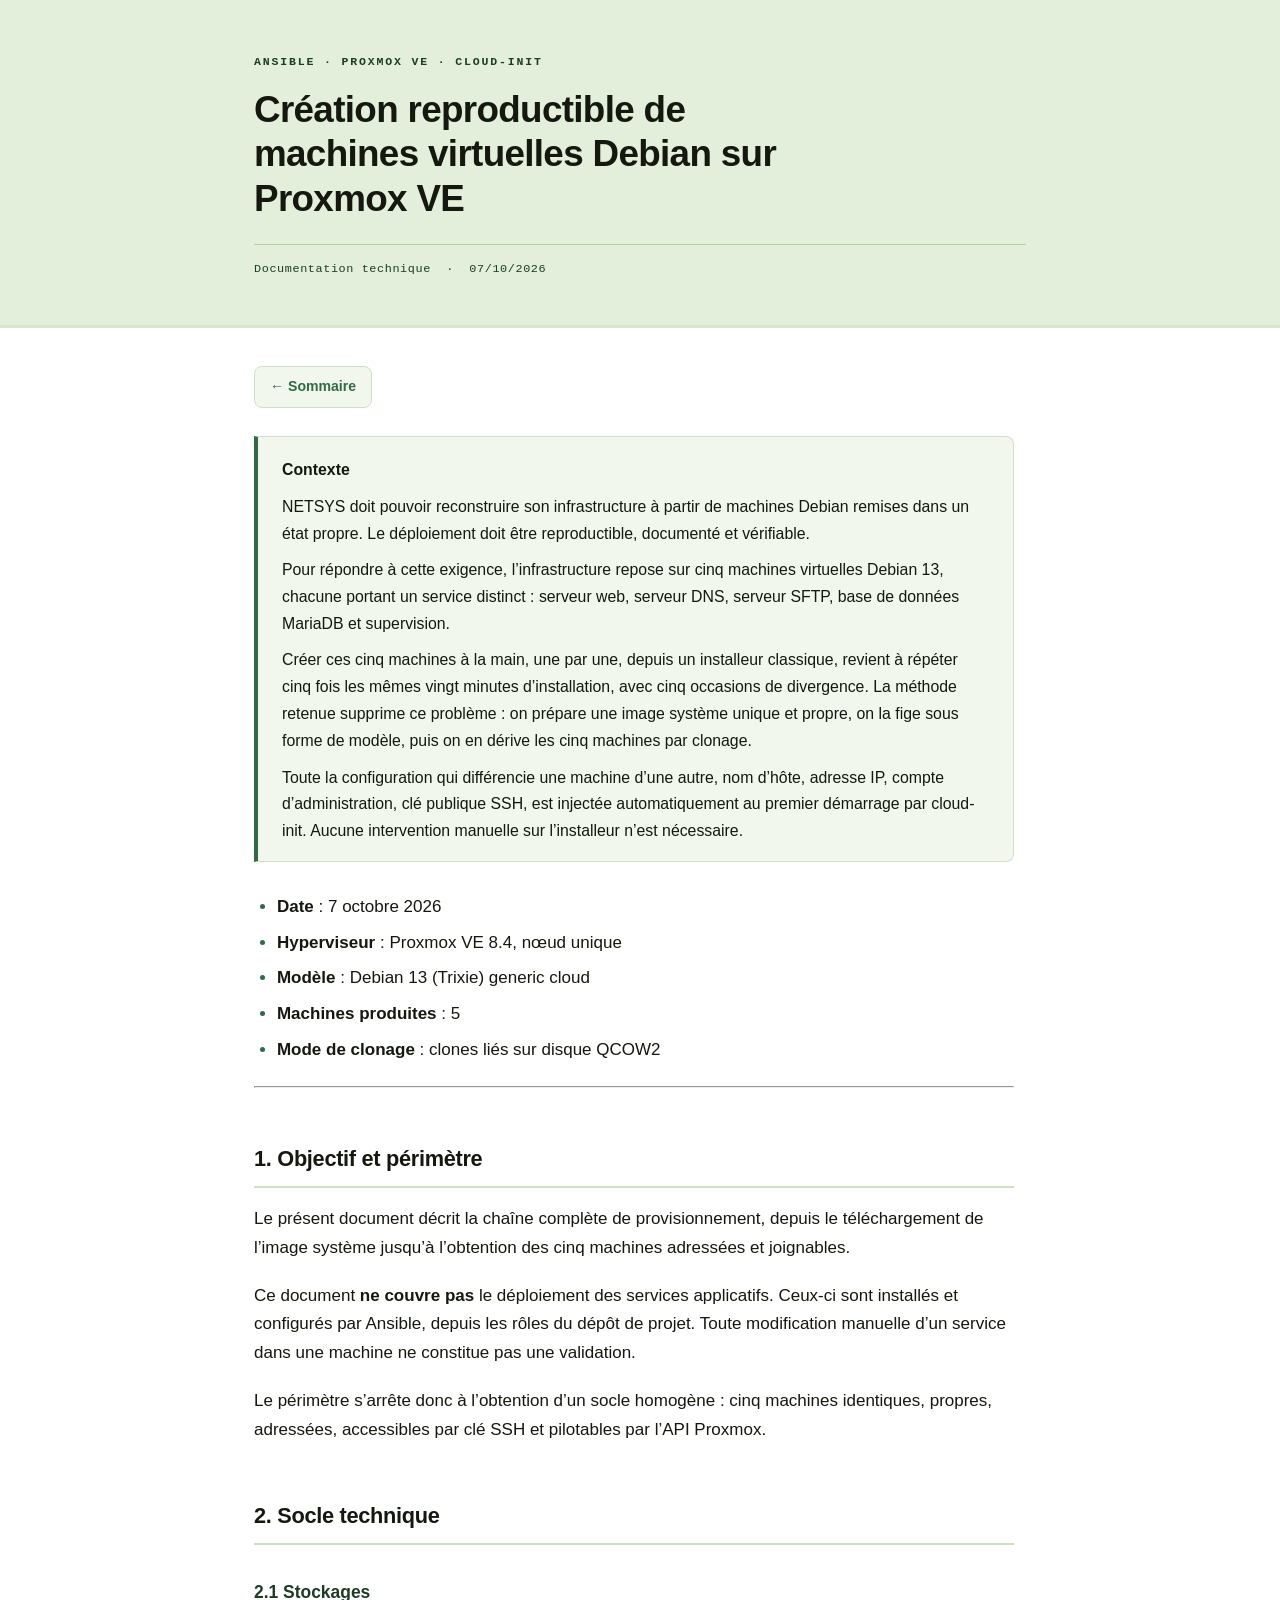
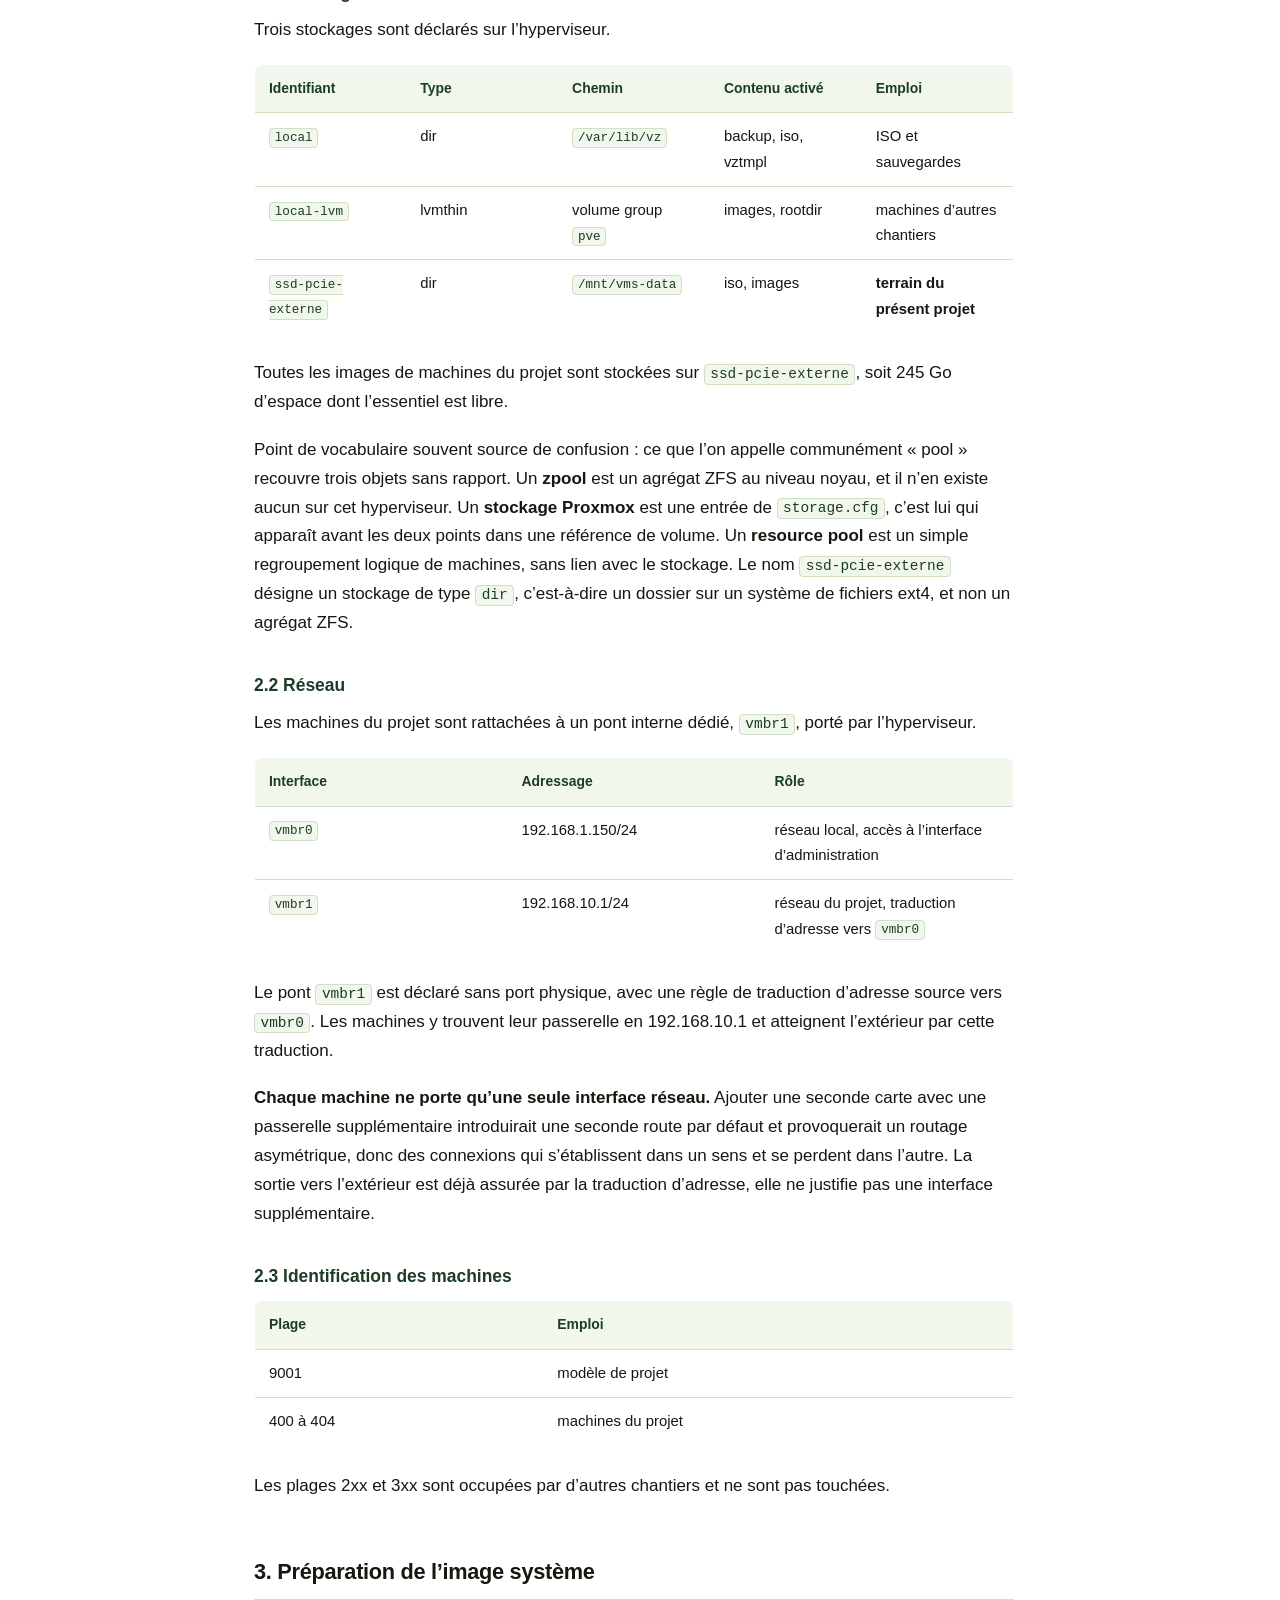
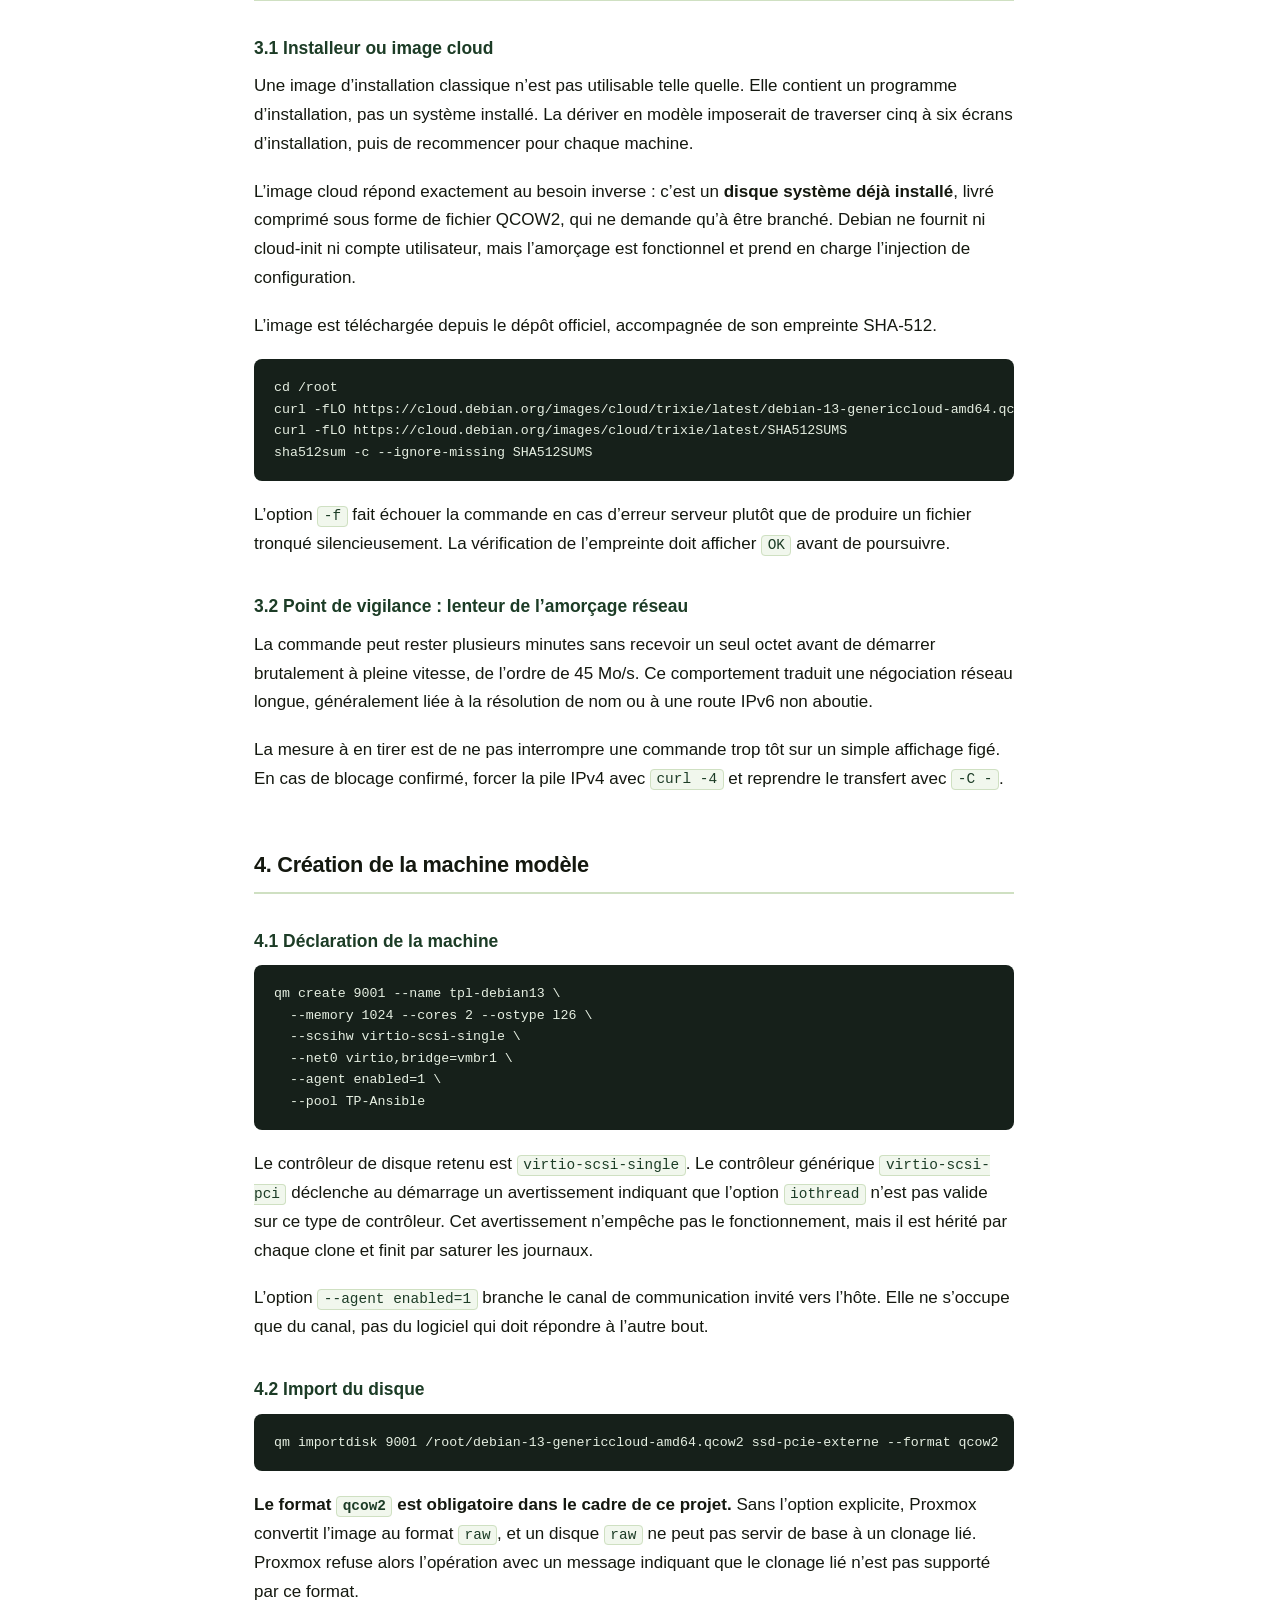
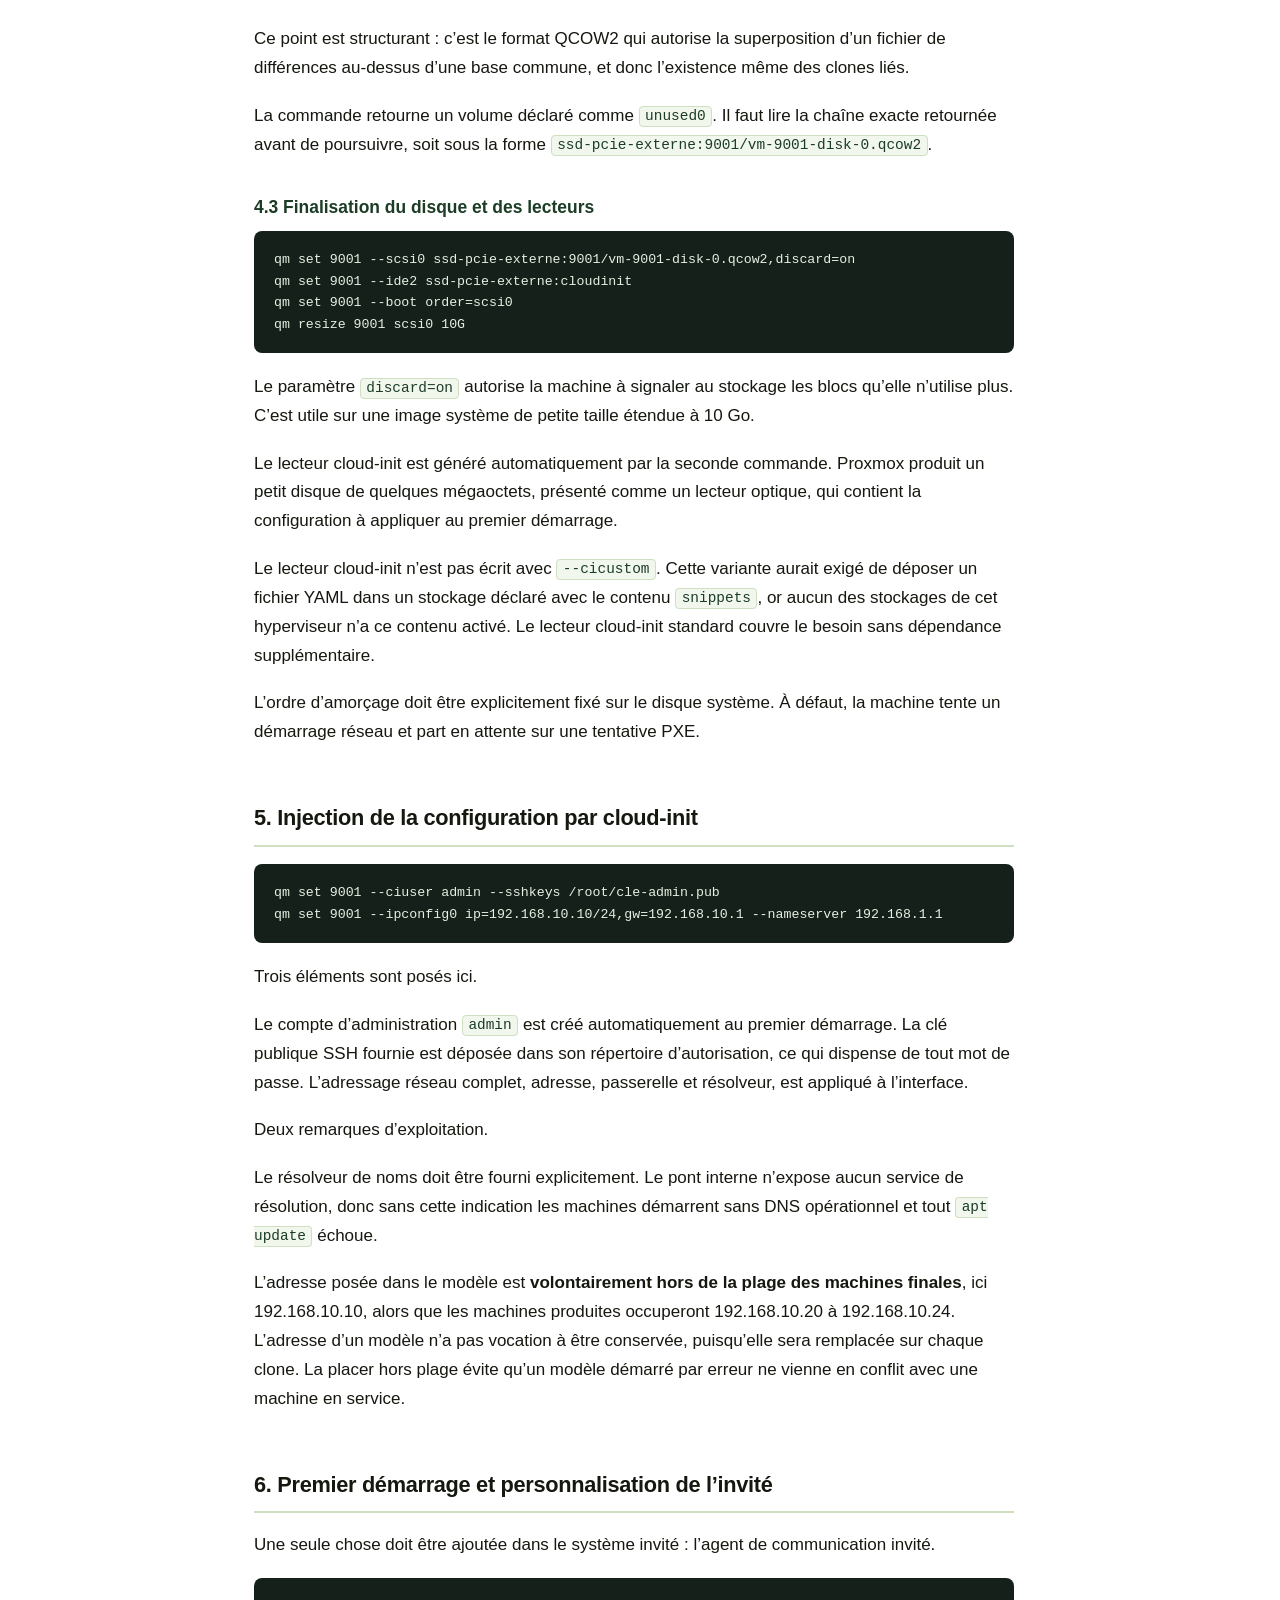
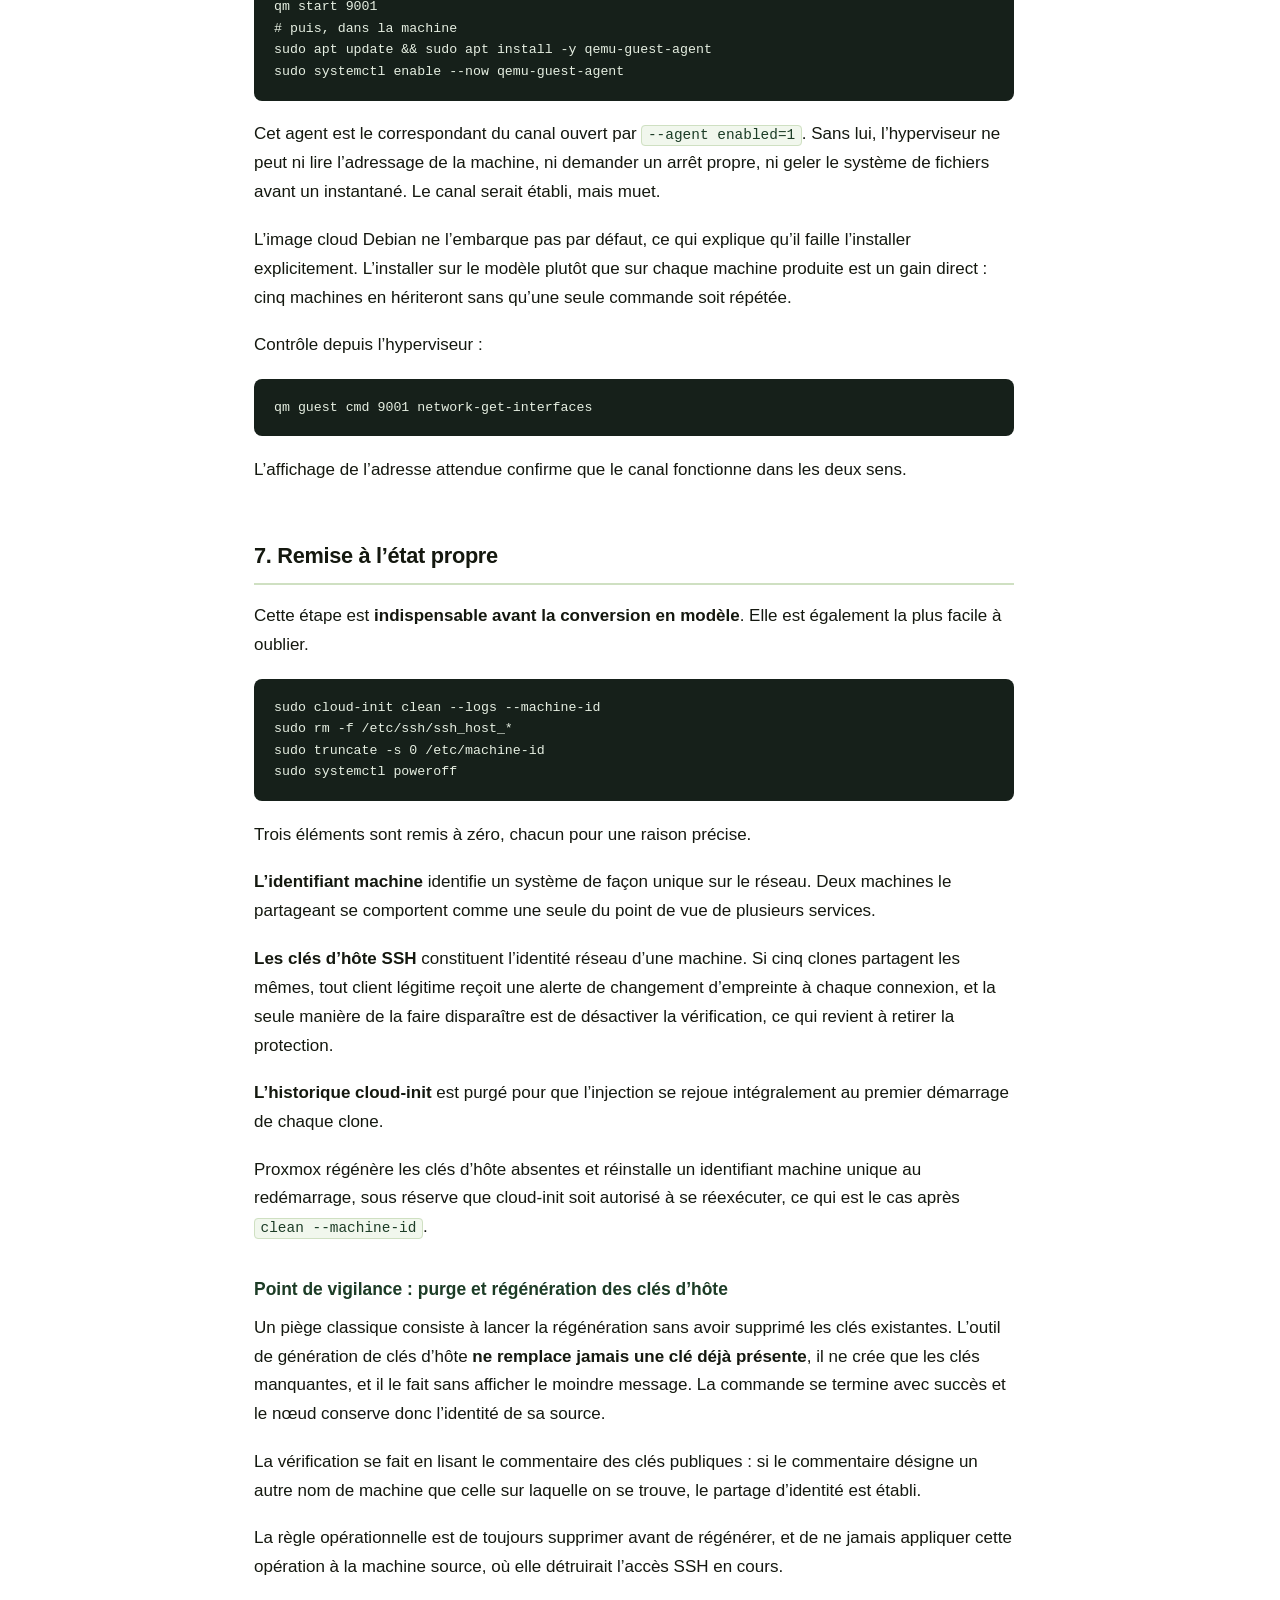
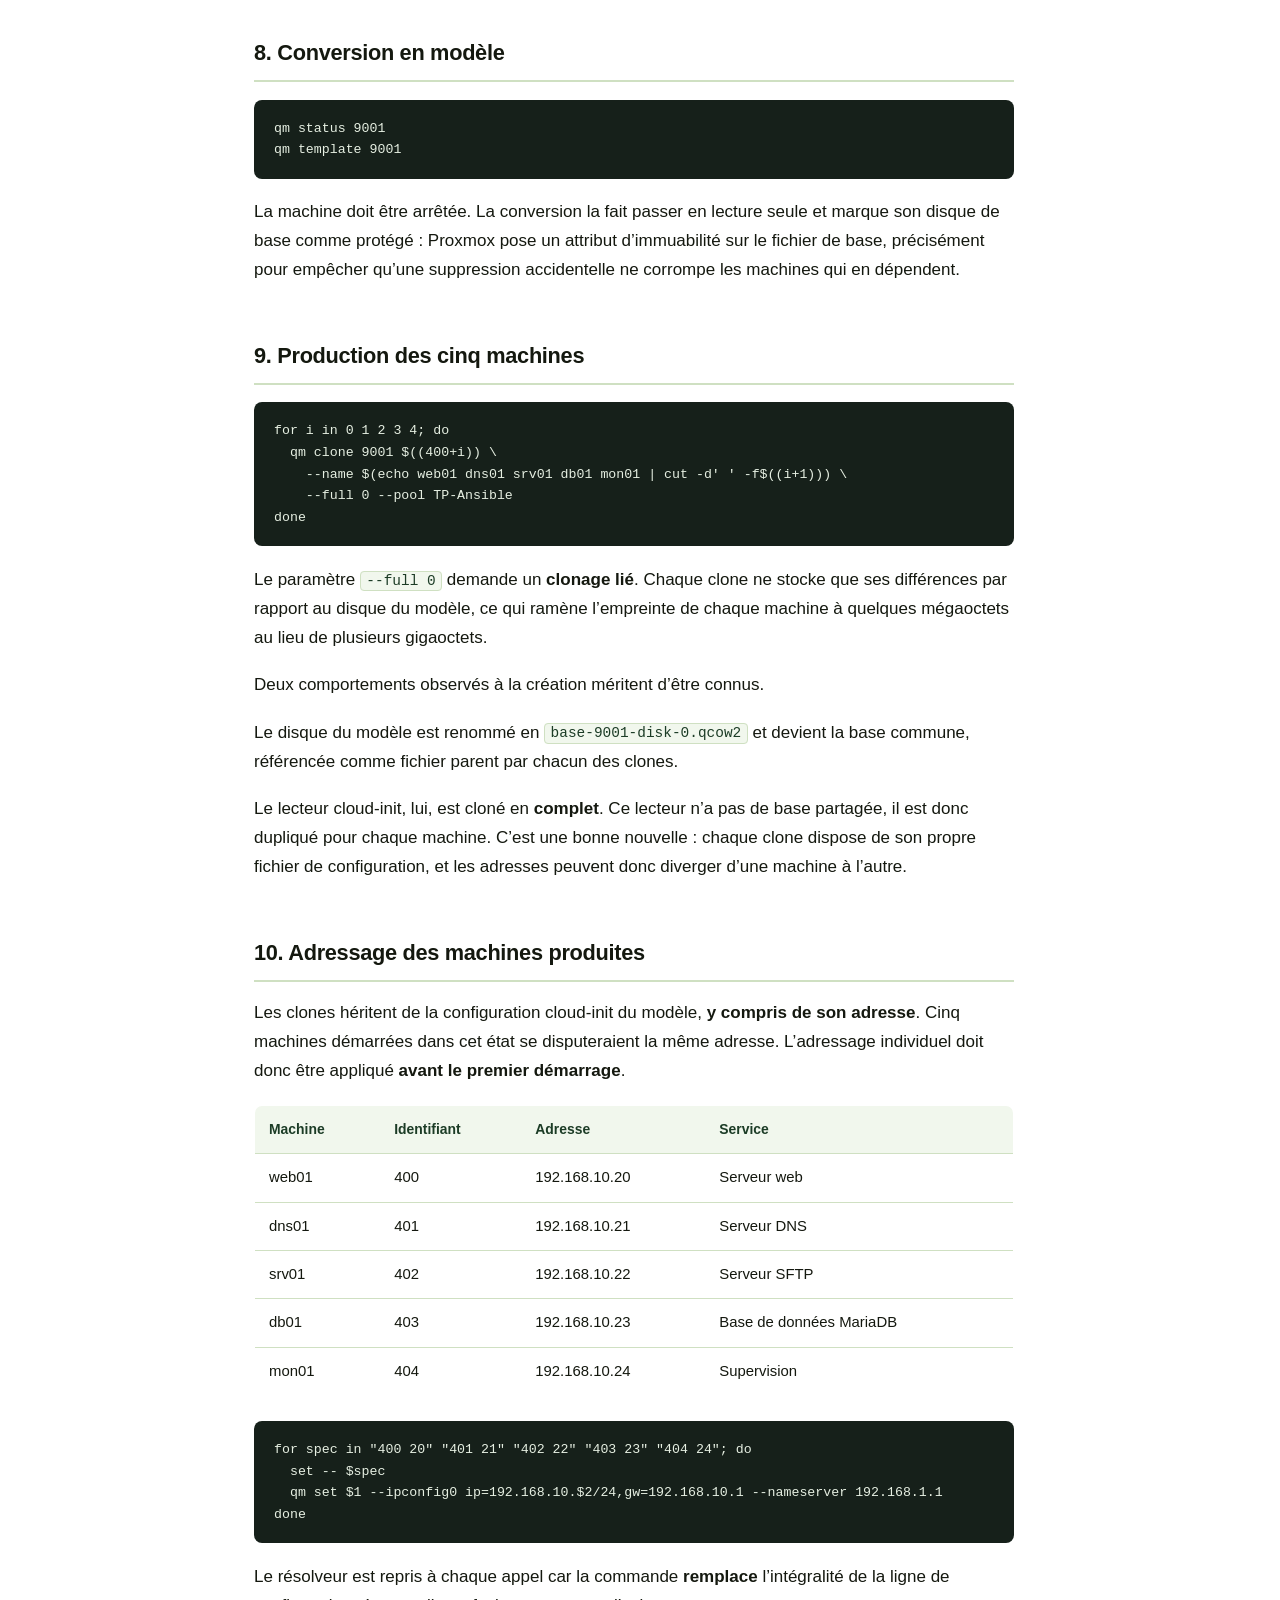
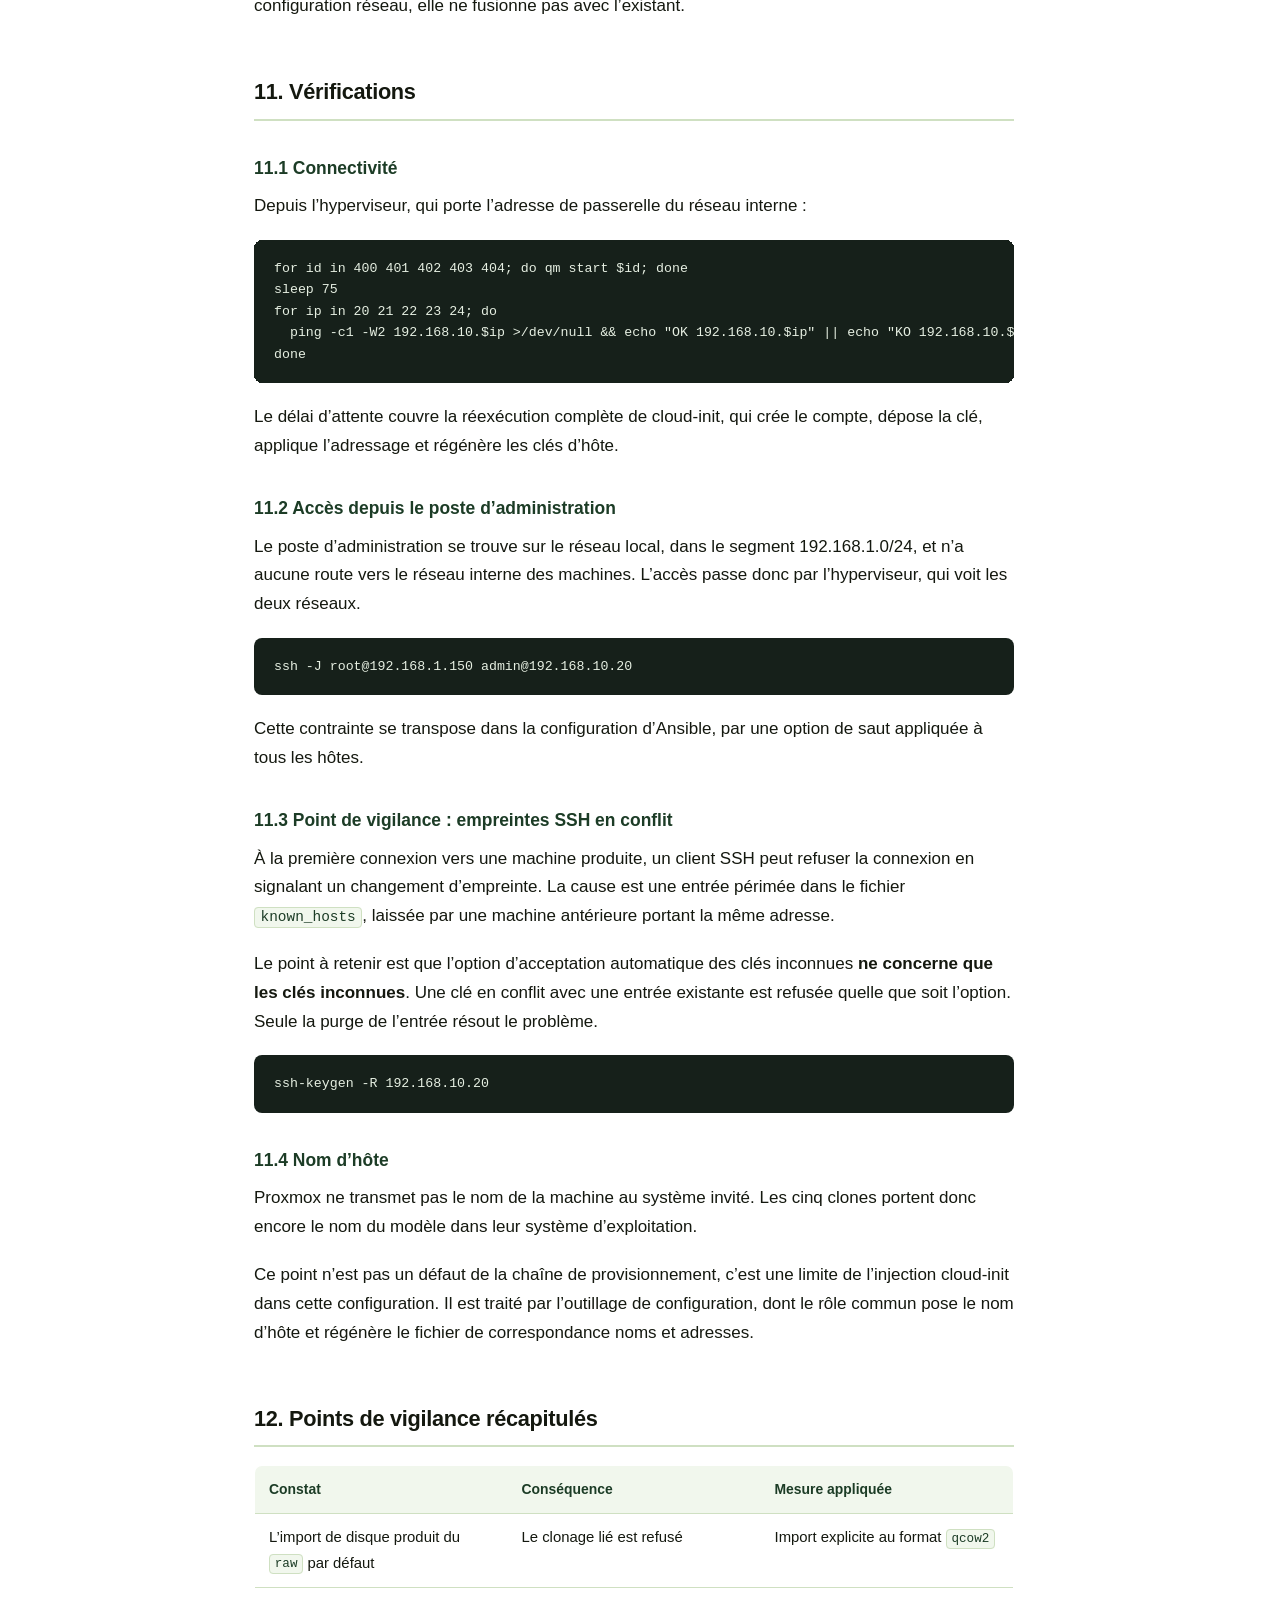
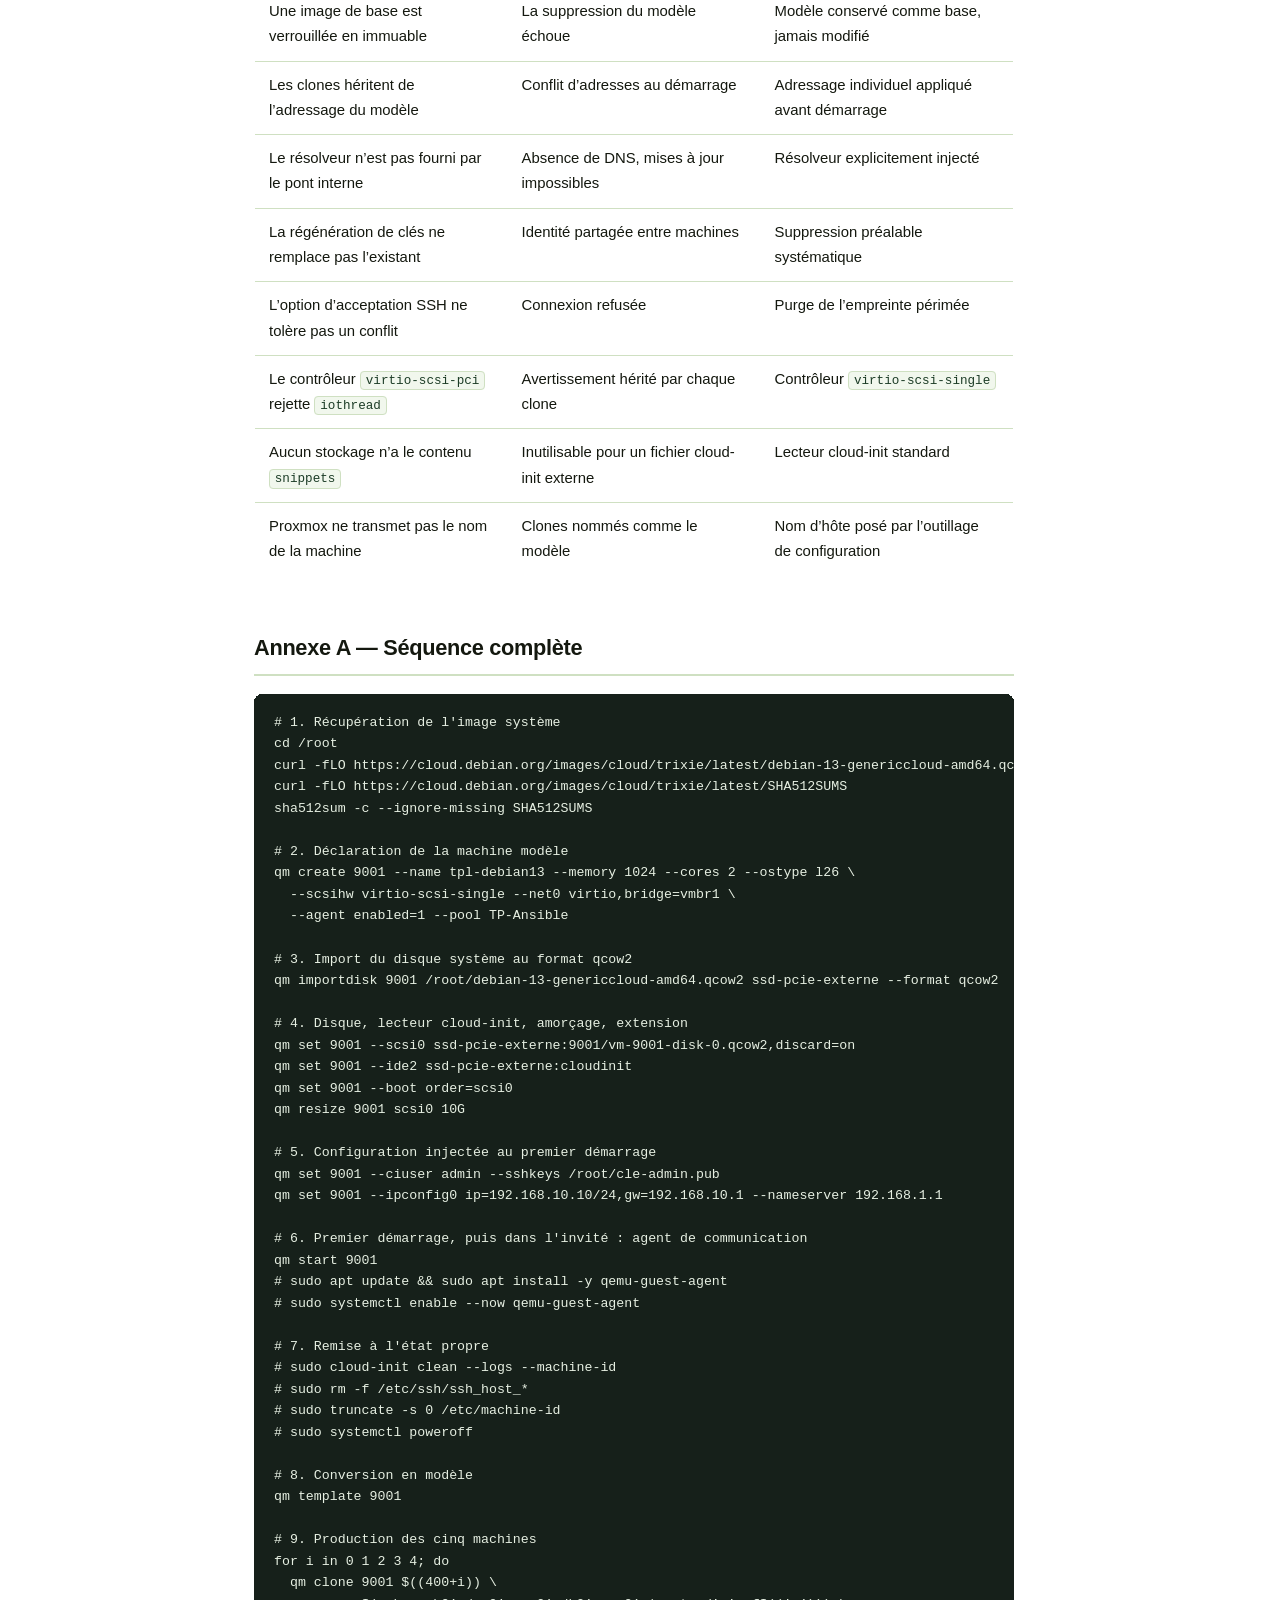
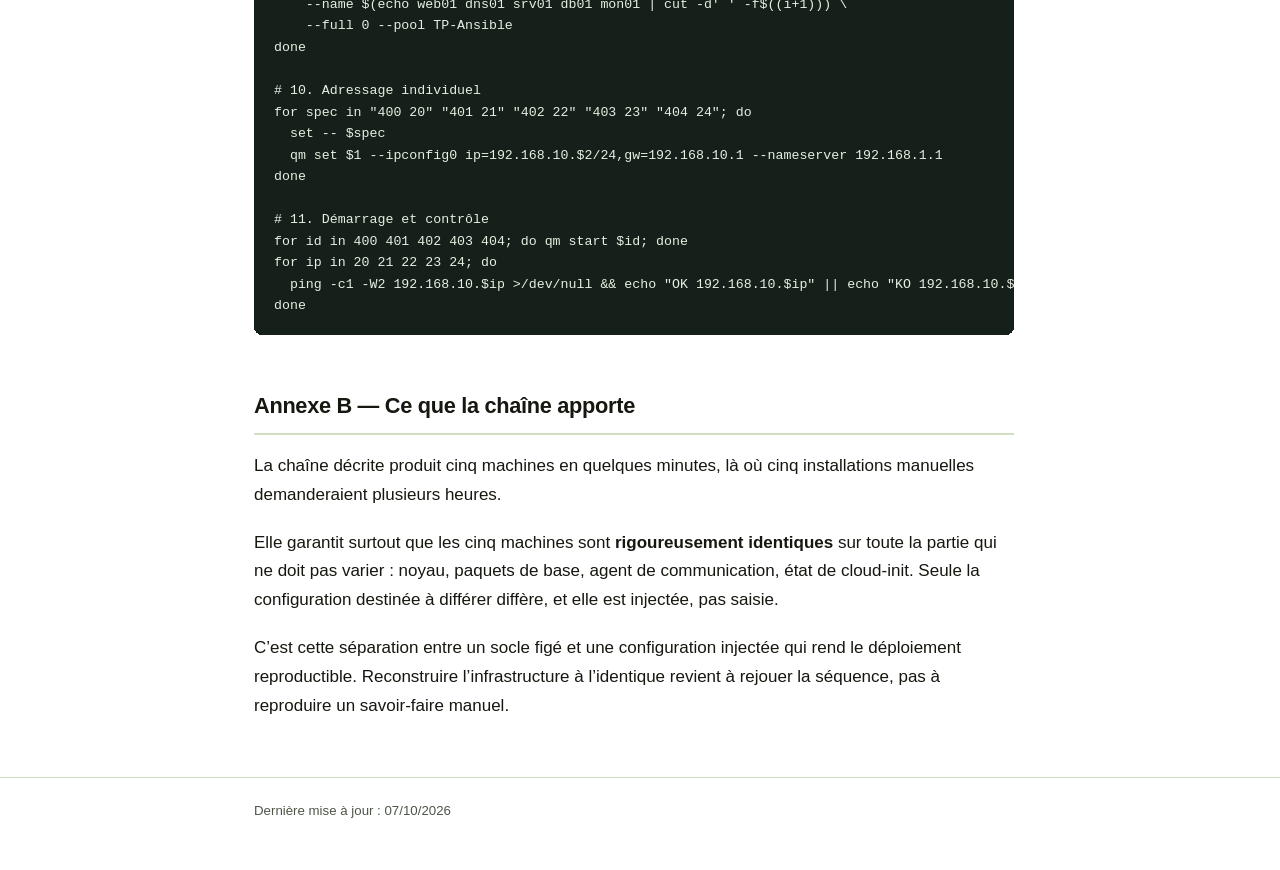
==== 01-creation-vm-cloudinit.html @ 9632278b "Documentation : création reproductible des VM par cloud-init" ====
<!DOCTYPE html>
<html lang="fr">
<head>
<meta charset="utf-8">
<meta name="viewport" content="width=device-width, initial-scale=1">
<title>Création reproductible de machines virtuelles Debian sur Proxmox
VE</title>
<style>
:root{
  /* ---------- palette : vert pastel, sobre et lisible ---------- */
  --hero:#e3efdb;          /* vert pastel : fond du hero */
  --hero-2:#d7e8cc;        /* pastel un peu plus dense : bord bas du hero */
  --card:#eaf3e4;          /* pastel : fond des cartes */
  --card-soon:#f4f9f0;     /* pastel tres clair : cartes a venir */
  --wash:#f1f7ed;          /* pastel pale : encadres, tableaux, code inline */
  --line:#cfe0c2;          /* filets verts clairs */
  --line-2:#b7d0a6;        /* filets verts appuyes */
  --green:#2f6b45;         /* vert de travail : liens, accents, puces */
  --green-ink:#1c3c26;     /* vert tres sombre : titres et labels */
  --white:#ffffff;         /* fond general de page */
  --ink:#14180f;           /* texte : quasi noir */
  --ink-2:#4d5648;         /* texte secondaire */
  --code-bg:#16201a;
  --sans:-apple-system,BlinkMacSystemFont,"Segoe UI",Roboto,"Helvetica Neue",Arial,sans-serif;
  --mono:ui-monospace,SFMono-Regular,"SF Mono",Menlo,Consolas,"Liberation Mono",monospace;
}
*{box-sizing:border-box}
html{-webkit-text-size-adjust:100%}
::selection{background:#cfe6c0;color:var(--ink)}
body{
  margin:0;background:var(--white);color:var(--ink);
  font-family:var(--sans);font-size:17px;line-height:1.7;
  -webkit-font-smoothing:antialiased;
}
.wrap{max-width:820px;margin:0 auto;padding:0 24px}
.wrap-wide{max-width:1020px;margin:0 auto;padding:0 24px}

/* ---------- hero pastel ---------- */
.masthead{
  background:var(--hero);
  border-bottom:3px solid var(--hero-2);
  padding:52px 0 46px;margin-bottom:38px;
}
.masthead .eyebrow{
  font-family:var(--mono);font-size:.72rem;letter-spacing:.16em;text-transform:uppercase;
  color:var(--green-ink);margin:0 0 16px;font-weight:700}
.masthead h1{
  margin:0;font-size:2.3rem;line-height:1.22;font-weight:700;
  letter-spacing:-.018em;color:var(--ink);max-width:26ch}
.masthead .lede{
  margin:18px 0 0;font-size:1.06rem;color:var(--ink-2);max-width:64ch;line-height:1.62}
.masthead .stamp{
  font-family:var(--mono);font-size:.74rem;letter-spacing:.05em;color:var(--green-ink);
  margin:22px 0 0;padding-top:14px;border-top:1px solid var(--line-2)}

/* ---------- contexte ---------- */
.callout{
  background:var(--wash);border:1px solid var(--line);
  border-left:4px solid var(--green);border-radius:0 8px 8px 0;
  padding:20px 24px 18px;margin:0 0 36px}
.callout .tag{
  font-family:var(--mono);font-size:.7rem;letter-spacing:.17em;text-transform:uppercase;
  color:var(--green-ink);font-weight:700;display:block;margin-bottom:8px}
.callout p{margin:0;font-size:.99rem;color:var(--ink)}

/* ---------- sommaire par cartes ---------- */
.sec-title{font-size:1.05rem;font-weight:700;color:var(--ink);margin:0 0 18px}
.grid{display:grid;grid-template-columns:1fr 1fr;gap:20px;margin:0 0 48px}
.card{
  display:flex;flex-direction:column;
  background:var(--card);border:1px solid var(--line);
  border-top:3px solid var(--green);border-radius:10px;
  padding:26px 26px 22px;text-decoration:none;color:inherit;
  transition:border-color .16s,transform .16s}
.card--main{grid-column:1 / -1}
a.card:hover{border-color:var(--green);transform:translateY(-2px)}
.card .no{
  font-family:var(--mono);font-size:.72rem;letter-spacing:.14em;
  color:var(--green-ink);font-weight:700;margin-bottom:12px}
.card h3{
  margin:0 0 10px;font-size:1.22rem;line-height:1.32;font-weight:700;
  letter-spacing:-.012em;color:var(--ink)}
.card--main h3{font-size:1.45rem}
.card p{margin:0 0 16px;font-size:.96rem;color:var(--ink-2);line-height:1.62}
.card .pills{display:flex;flex-wrap:wrap;gap:7px;margin:0 0 16px}
.pill{
  font-family:var(--mono);font-size:.68rem;letter-spacing:.04em;
  background:var(--white);color:var(--green-ink);border:1px solid var(--line-2);
  border-radius:20px;padding:3px 11px}
.card .foot{
  margin-top:auto;font-size:.87rem;font-weight:700;color:var(--green);
  display:flex;align-items:center;gap:7px}
.card--soon{background:var(--card-soon);border-top-color:var(--line-2);border-style:dashed}
.card--soon .no{color:var(--ink-2)}
.card--soon h3{color:var(--ink-2)}
.card--soon .foot{color:var(--ink-2);font-weight:600}
.badge{
  font-family:var(--mono);font-size:.66rem;letter-spacing:.1em;text-transform:uppercase;
  background:var(--white);color:var(--ink-2);border:1px solid var(--line);
  border-radius:4px;padding:3px 8px;margin-left:auto}

/* ---------- article ---------- */
article{max-width:760px}
article h2{
  font-size:1.36rem;font-weight:700;letter-spacing:-.014em;color:var(--ink);
  margin:2.4em 0 .8em;padding-bottom:.4em;border-bottom:2px solid var(--line)}
article h3{font-size:1.09rem;font-weight:700;color:var(--green-ink);margin:1.9em 0 .5em}
article h4{font-size:.96rem;font-weight:700;color:var(--ink);margin:1.6em 0 .45em}
p{margin:0 0 1.1em}
a{color:var(--green);text-decoration:none;border-bottom:1px solid rgba(47,107,69,.4)}
a:hover{color:var(--green-ink);border-bottom-color:var(--green-ink)}
strong{font-weight:700;color:var(--ink)}

code{
  font-family:var(--mono);font-size:.85em;background:var(--wash);
  border:1px solid var(--line);border-radius:4px;padding:.1em .38em;color:var(--green-ink)}
pre,pre.sourceCode{
  background:var(--code-bg);color:#e6efe2;border-radius:8px;
  padding:18px 20px;overflow-x:auto;margin:0 0 1.5em;
  font-family:var(--mono);font-size:.83rem;line-height:1.62}
pre code,pre.sourceCode code{background:none;border:0;padding:0;color:inherit;font-size:inherit}

table{
  width:100%;border-collapse:collapse;margin:0 0 1.7em;font-size:.93rem;
  border:1px solid var(--line);border-radius:8px;overflow:hidden}
thead th{
  background:var(--wash);color:var(--green-ink);font-weight:700;
  text-align:left;padding:12px 14px;border-bottom:1px solid var(--line);font-size:.87rem}
td{padding:11px 14px;border-bottom:1px solid var(--line);vertical-align:top}
tbody tr:last-child td{border-bottom:0}

blockquote{
  background:var(--wash);border:1px solid var(--line);
  border-left:4px solid var(--green);border-radius:0 8px 8px 0;
  padding:20px 24px 16px;margin:0 0 1.8em}
blockquote p{margin:0 0 .6em;font-size:.99rem}
blockquote p:last-child{margin-bottom:0}

ul,ol{margin:0 0 1.25em;padding-left:1.35em}
li{margin-bottom:.4em}
li::marker{color:var(--green)}

.back{
  display:inline-flex;align-items:center;gap:7px;font-size:.88rem;font-weight:700;
  color:var(--green);background:var(--wash);border:1px solid var(--line);
  border-radius:8px;padding:8px 15px;margin:0 0 28px}
.back:hover{border-color:var(--green);color:var(--green-ink);border-bottom-color:var(--green)}

footer{
  border-top:1px solid var(--line);margin-top:56px;padding:22px 0 48px;
  font-size:.83rem;color:var(--ink-2)}
footer p{margin:0}

@media (max-width:720px){
  body{font-size:16px}
  .grid{grid-template-columns:1fr}
  .masthead h1{font-size:1.72rem}
  .masthead .lede{font-size:1rem}
  article h2{font-size:1.22rem}
  .card{padding:22px 20px 18px}
}
@media print{
  .masthead{background:none;border-bottom:1px solid #000}
  .back,.card .foot{display:none}
  a{color:#000;border:0}
  pre,pre.sourceCode{background:#f2f2f2;color:#000}
}
</style>
</head>
<body>
<header class="masthead">
  <div class="wrap">
    <p class="eyebrow">Ansible &middot; Proxmox VE &middot; cloud-init</p>
    <h1>Création reproductible de machines virtuelles Debian sur Proxmox
VE</h1>
    
    <p class="stamp">Documentation technique &nbsp;·&nbsp; 07/10/2026</p>
  </div>
</header>
<main class="wrap">
<a class="back" href="index.html">&larr; Sommaire</a>
<article>
<blockquote>
<p><strong>Contexte</strong></p>
<p>NETSYS doit pouvoir reconstruire son infrastructure à partir de
machines Debian remises dans un état propre. Le déploiement doit être
reproductible, documenté et vérifiable.</p>
<p>Pour répondre à cette exigence, l’infrastructure repose sur cinq
machines virtuelles Debian 13, chacune portant un service distinct :
serveur web, serveur DNS, serveur SFTP, base de données MariaDB et
supervision.</p>
<p>Créer ces cinq machines à la main, une par une, depuis un installeur
classique, revient à répéter cinq fois les mêmes vingt minutes
d’installation, avec cinq occasions de divergence. La méthode retenue
supprime ce problème : on prépare une image système unique et propre, on
la fige sous forme de modèle, puis on en dérive les cinq machines par
clonage.</p>
<p>Toute la configuration qui différencie une machine d’une autre, nom
d’hôte, adresse IP, compte d’administration, clé publique SSH, est
injectée automatiquement au premier démarrage par cloud-init. Aucune
intervention manuelle sur l’installeur n’est nécessaire.</p>
</blockquote>
<ul>
<li><strong>Date</strong> : 7 octobre 2026</li>
<li><strong>Hyperviseur</strong> : Proxmox VE 8.4, nœud unique</li>
<li><strong>Modèle</strong> : Debian 13 (Trixie) generic cloud</li>
<li><strong>Machines produites</strong> : 5</li>
<li><strong>Mode de clonage</strong> : clones liés sur disque QCOW2</li>
</ul>
<hr />
<h2 id="objectif-et-périmètre">1. Objectif et périmètre</h2>
<p>Le présent document décrit la chaîne complète de provisionnement,
depuis le téléchargement de l’image système jusqu’à l’obtention des cinq
machines adressées et joignables.</p>
<p>Ce document <strong>ne couvre pas</strong> le déploiement des
services applicatifs. Ceux-ci sont installés et configurés par Ansible,
depuis les rôles du dépôt de projet. Toute modification manuelle d’un
service dans une machine ne constitue pas une validation.</p>
<p>Le périmètre s’arrête donc à l’obtention d’un socle homogène : cinq
machines identiques, propres, adressées, accessibles par clé SSH et
pilotables par l’API Proxmox.</p>
<h2 id="socle-technique">2. Socle technique</h2>
<h3 id="stockages">2.1 Stockages</h3>
<p>Trois stockages sont déclarés sur l’hyperviseur.</p>
<table>
<colgroup>
<col style="width: 20%" />
<col style="width: 20%" />
<col style="width: 20%" />
<col style="width: 20%" />
<col style="width: 20%" />
</colgroup>
<thead>
<tr>
<th>Identifiant</th>
<th>Type</th>
<th>Chemin</th>
<th>Contenu activé</th>
<th>Emploi</th>
</tr>
</thead>
<tbody>
<tr>
<td><code>local</code></td>
<td>dir</td>
<td><code>/var/lib/vz</code></td>
<td>backup, iso, vztmpl</td>
<td>ISO et sauvegardes</td>
</tr>
<tr>
<td><code>local-lvm</code></td>
<td>lvmthin</td>
<td>volume group <code>pve</code></td>
<td>images, rootdir</td>
<td>machines d’autres chantiers</td>
</tr>
<tr>
<td><code>ssd-pcie-externe</code></td>
<td>dir</td>
<td><code>/mnt/vms-data</code></td>
<td>iso, images</td>
<td><strong>terrain du présent projet</strong></td>
</tr>
</tbody>
</table>
<p>Toutes les images de machines du projet sont stockées sur
<code>ssd-pcie-externe</code>, soit 245 Go d’espace dont l’essentiel est
libre.</p>
<p>Point de vocabulaire souvent source de confusion : ce que l’on
appelle communément « pool » recouvre trois objets sans rapport. Un
<strong>zpool</strong> est un agrégat ZFS au niveau noyau, et il n’en
existe aucun sur cet hyperviseur. Un <strong>stockage Proxmox</strong>
est une entrée de <code>storage.cfg</code>, c’est lui qui apparaît avant
les deux points dans une référence de volume. Un <strong>resource
pool</strong> est un simple regroupement logique de machines, sans lien
avec le stockage. Le nom <code>ssd-pcie-externe</code> désigne un
stockage de type <code>dir</code>, c’est-à-dire un dossier sur un
système de fichiers ext4, et non un agrégat ZFS.</p>
<h3 id="réseau">2.2 Réseau</h3>
<p>Les machines du projet sont rattachées à un pont interne dédié,
<code>vmbr1</code>, porté par l’hyperviseur.</p>
<table>
<colgroup>
<col style="width: 33%" />
<col style="width: 33%" />
<col style="width: 33%" />
</colgroup>
<thead>
<tr>
<th>Interface</th>
<th>Adressage</th>
<th>Rôle</th>
</tr>
</thead>
<tbody>
<tr>
<td><code>vmbr0</code></td>
<td>192.168.1.150/24</td>
<td>réseau local, accès à l’interface d’administration</td>
</tr>
<tr>
<td><code>vmbr1</code></td>
<td>192.168.10.1/24</td>
<td>réseau du projet, traduction d’adresse vers <code>vmbr0</code></td>
</tr>
</tbody>
</table>
<p>Le pont <code>vmbr1</code> est déclaré sans port physique, avec une
règle de traduction d’adresse source vers <code>vmbr0</code>. Les
machines y trouvent leur passerelle en 192.168.10.1 et atteignent
l’extérieur par cette traduction.</p>
<p><strong>Chaque machine ne porte qu’une seule interface
réseau.</strong> Ajouter une seconde carte avec une passerelle
supplémentaire introduirait une seconde route par défaut et provoquerait
un routage asymétrique, donc des connexions qui s’établissent dans un
sens et se perdent dans l’autre. La sortie vers l’extérieur est déjà
assurée par la traduction d’adresse, elle ne justifie pas une interface
supplémentaire.</p>
<h3 id="identification-des-machines">2.3 Identification des
machines</h3>
<table>
<thead>
<tr>
<th>Plage</th>
<th>Emploi</th>
</tr>
</thead>
<tbody>
<tr>
<td>9001</td>
<td>modèle de projet</td>
</tr>
<tr>
<td>400 à 404</td>
<td>machines du projet</td>
</tr>
</tbody>
</table>
<p>Les plages 2xx et 3xx sont occupées par d’autres chantiers et ne sont
pas touchées.</p>
<h2 id="préparation-de-limage-système">3. Préparation de l’image
système</h2>
<h3 id="installeur-ou-image-cloud">3.1 Installeur ou image cloud</h3>
<p>Une image d’installation classique n’est pas utilisable telle quelle.
Elle contient un programme d’installation, pas un système installé. La
dériver en modèle imposerait de traverser cinq à six écrans
d’installation, puis de recommencer pour chaque machine.</p>
<p>L’image cloud répond exactement au besoin inverse : c’est un
<strong>disque système déjà installé</strong>, livré comprimé sous forme
de fichier QCOW2, qui ne demande qu’à être branché. Debian ne fournit ni
cloud-init ni compte utilisateur, mais l’amorçage est fonctionnel et
prend en charge l’injection de configuration.</p>
<p>L’image est téléchargée depuis le dépôt officiel, accompagnée de son
empreinte SHA-512.</p>
<pre class="bash"><code>cd /root
curl -fLO https://cloud.debian.org/images/cloud/trixie/latest/debian-13-genericcloud-amd64.qcow2
curl -fLO https://cloud.debian.org/images/cloud/trixie/latest/SHA512SUMS
sha512sum -c --ignore-missing SHA512SUMS</code></pre>
<p>L’option <code>-f</code> fait échouer la commande en cas d’erreur
serveur plutôt que de produire un fichier tronqué silencieusement. La
vérification de l’empreinte doit afficher <code>OK</code> avant de
poursuivre.</p>
<h3 id="point-de-vigilance-lenteur-de-lamorçage-réseau">3.2 Point de
vigilance : lenteur de l’amorçage réseau</h3>
<p>La commande peut rester plusieurs minutes sans recevoir un seul octet
avant de démarrer brutalement à pleine vitesse, de l’ordre de 45 Mo/s.
Ce comportement traduit une négociation réseau longue, généralement liée
à la résolution de nom ou à une route IPv6 non aboutie.</p>
<p>La mesure à en tirer est de ne pas interrompre une commande trop tôt
sur un simple affichage figé. En cas de blocage confirmé, forcer la pile
IPv4 avec <code>curl -4</code> et reprendre le transfert avec
<code>-C -</code>.</p>
<h2 id="création-de-la-machine-modèle">4. Création de la machine
modèle</h2>
<h3 id="déclaration-de-la-machine">4.1 Déclaration de la machine</h3>
<pre class="bash"><code>qm create 9001 --name tpl-debian13 \
  --memory 1024 --cores 2 --ostype l26 \
  --scsihw virtio-scsi-single \
  --net0 virtio,bridge=vmbr1 \
  --agent enabled=1 \
  --pool TP-Ansible</code></pre>
<p>Le contrôleur de disque retenu est <code>virtio-scsi-single</code>.
Le contrôleur générique <code>virtio-scsi-pci</code> déclenche au
démarrage un avertissement indiquant que l’option <code>iothread</code>
n’est pas valide sur ce type de contrôleur. Cet avertissement n’empêche
pas le fonctionnement, mais il est hérité par chaque clone et finit par
saturer les journaux.</p>
<p>L’option <code>--agent enabled=1</code> branche le canal de
communication invité vers l’hôte. Elle ne s’occupe que du canal, pas du
logiciel qui doit répondre à l’autre bout.</p>
<h3 id="import-du-disque">4.2 Import du disque</h3>
<pre class="bash"><code>qm importdisk 9001 /root/debian-13-genericcloud-amd64.qcow2 ssd-pcie-externe --format qcow2</code></pre>
<p><strong>Le format <code>qcow2</code> est obligatoire dans le cadre de
ce projet.</strong> Sans l’option explicite, Proxmox convertit l’image
au format <code>raw</code>, et un disque <code>raw</code> ne peut pas
servir de base à un clonage lié. Proxmox refuse alors l’opération avec
un message indiquant que le clonage lié n’est pas supporté par ce
format.</p>
<p>Ce point est structurant : c’est le format QCOW2 qui autorise la
superposition d’un fichier de différences au-dessus d’une base commune,
et donc l’existence même des clones liés.</p>
<p>La commande retourne un volume déclaré comme <code>unused0</code>. Il
faut lire la chaîne exacte retournée avant de poursuivre, soit sous la
forme <code>ssd-pcie-externe:9001/vm-9001-disk-0.qcow2</code>.</p>
<h3 id="finalisation-du-disque-et-des-lecteurs">4.3 Finalisation du
disque et des lecteurs</h3>
<pre class="bash"><code>qm set 9001 --scsi0 ssd-pcie-externe:9001/vm-9001-disk-0.qcow2,discard=on
qm set 9001 --ide2 ssd-pcie-externe:cloudinit
qm set 9001 --boot order=scsi0
qm resize 9001 scsi0 10G</code></pre>
<p>Le paramètre <code>discard=on</code> autorise la machine à signaler
au stockage les blocs qu’elle n’utilise plus. C’est utile sur une image
système de petite taille étendue à 10 Go.</p>
<p>Le lecteur cloud-init est généré automatiquement par la seconde
commande. Proxmox produit un petit disque de quelques mégaoctets,
présenté comme un lecteur optique, qui contient la configuration à
appliquer au premier démarrage.</p>
<p>Le lecteur cloud-init n’est pas écrit avec <code>--cicustom</code>.
Cette variante aurait exigé de déposer un fichier YAML dans un stockage
déclaré avec le contenu <code>snippets</code>, or aucun des stockages de
cet hyperviseur n’a ce contenu activé. Le lecteur cloud-init standard
couvre le besoin sans dépendance supplémentaire.</p>
<p>L’ordre d’amorçage doit être explicitement fixé sur le disque
système. À défaut, la machine tente un démarrage réseau et part en
attente sur une tentative PXE.</p>
<h2 id="injection-de-la-configuration-par-cloud-init">5. Injection de la
configuration par cloud-init</h2>
<pre class="bash"><code>qm set 9001 --ciuser admin --sshkeys /root/cle-admin.pub
qm set 9001 --ipconfig0 ip=192.168.10.10/24,gw=192.168.10.1 --nameserver 192.168.1.1</code></pre>
<p>Trois éléments sont posés ici.</p>
<p>Le compte d’administration <code>admin</code> est créé
automatiquement au premier démarrage. La clé publique SSH fournie est
déposée dans son répertoire d’autorisation, ce qui dispense de tout mot
de passe. L’adressage réseau complet, adresse, passerelle et résolveur,
est appliqué à l’interface.</p>
<p>Deux remarques d’exploitation.</p>
<p>Le résolveur de noms doit être fourni explicitement. Le pont interne
n’expose aucun service de résolution, donc sans cette indication les
machines démarrent sans DNS opérationnel et tout <code>apt update</code>
échoue.</p>
<p>L’adresse posée dans le modèle est <strong>volontairement hors de la
plage des machines finales</strong>, ici 192.168.10.10, alors que les
machines produites occuperont 192.168.10.20 à 192.168.10.24. L’adresse
d’un modèle n’a pas vocation à être conservée, puisqu’elle sera
remplacée sur chaque clone. La placer hors plage évite qu’un modèle
démarré par erreur ne vienne en conflit avec une machine en service.</p>
<h2 id="premier-démarrage-et-personnalisation-de-linvité">6. Premier
démarrage et personnalisation de l’invité</h2>
<p>Une seule chose doit être ajoutée dans le système invité : l’agent de
communication invité.</p>
<pre class="bash"><code>qm start 9001
# puis, dans la machine
sudo apt update &amp;&amp; sudo apt install -y qemu-guest-agent
sudo systemctl enable --now qemu-guest-agent</code></pre>
<p>Cet agent est le correspondant du canal ouvert par
<code>--agent enabled=1</code>. Sans lui, l’hyperviseur ne peut ni lire
l’adressage de la machine, ni demander un arrêt propre, ni geler le
système de fichiers avant un instantané. Le canal serait établi, mais
muet.</p>
<p>L’image cloud Debian ne l’embarque pas par défaut, ce qui explique
qu’il faille l’installer explicitement. L’installer sur le modèle plutôt
que sur chaque machine produite est un gain direct : cinq machines en
hériteront sans qu’une seule commande soit répétée.</p>
<p>Contrôle depuis l’hyperviseur :</p>
<pre class="bash"><code>qm guest cmd 9001 network-get-interfaces</code></pre>
<p>L’affichage de l’adresse attendue confirme que le canal fonctionne
dans les deux sens.</p>
<h2 id="remise-à-létat-propre">7. Remise à l’état propre</h2>
<p>Cette étape est <strong>indispensable avant la conversion en
modèle</strong>. Elle est également la plus facile à oublier.</p>
<pre class="bash"><code>sudo cloud-init clean --logs --machine-id
sudo rm -f /etc/ssh/ssh_host_*
sudo truncate -s 0 /etc/machine-id
sudo systemctl poweroff</code></pre>
<p>Trois éléments sont remis à zéro, chacun pour une raison précise.</p>
<p><strong>L’identifiant machine</strong> identifie un système de façon
unique sur le réseau. Deux machines le partageant se comportent comme
une seule du point de vue de plusieurs services.</p>
<p><strong>Les clés d’hôte SSH</strong> constituent l’identité réseau
d’une machine. Si cinq clones partagent les mêmes, tout client légitime
reçoit une alerte de changement d’empreinte à chaque connexion, et la
seule manière de la faire disparaître est de désactiver la vérification,
ce qui revient à retirer la protection.</p>
<p><strong>L’historique cloud-init</strong> est purgé pour que
l’injection se rejoue intégralement au premier démarrage de chaque
clone.</p>
<p>Proxmox régénère les clés d’hôte absentes et réinstalle un
identifiant machine unique au redémarrage, sous réserve que cloud-init
soit autorisé à se réexécuter, ce qui est le cas après
<code>clean --machine-id</code>.</p>
<h3 id="point-de-vigilance-purge-et-régénération-des-clés-dhôte">Point
de vigilance : purge et régénération des clés d’hôte</h3>
<p>Un piège classique consiste à lancer la régénération sans avoir
supprimé les clés existantes. L’outil de génération de clés d’hôte
<strong>ne remplace jamais une clé déjà présente</strong>, il ne crée
que les clés manquantes, et il le fait sans afficher le moindre message.
La commande se termine avec succès et le nœud conserve donc l’identité
de sa source.</p>
<p>La vérification se fait en lisant le commentaire des clés publiques :
si le commentaire désigne un autre nom de machine que celle sur laquelle
on se trouve, le partage d’identité est établi.</p>
<p>La règle opérationnelle est de toujours supprimer avant de régénérer,
et de ne jamais appliquer cette opération à la machine source, où elle
détruirait l’accès SSH en cours.</p>
<h2 id="conversion-en-modèle">8. Conversion en modèle</h2>
<pre class="bash"><code>qm status 9001
qm template 9001</code></pre>
<p>La machine doit être arrêtée. La conversion la fait passer en lecture
seule et marque son disque de base comme protégé : Proxmox pose un
attribut d’immuabilité sur le fichier de base, précisément pour empêcher
qu’une suppression accidentelle ne corrompe les machines qui en
dépendent.</p>
<h2 id="production-des-cinq-machines">9. Production des cinq
machines</h2>
<pre class="bash"><code>for i in 0 1 2 3 4; do
  qm clone 9001 $((400+i)) \
    --name $(echo web01 dns01 srv01 db01 mon01 | cut -d&#39; &#39; -f$((i+1))) \
    --full 0 --pool TP-Ansible
done</code></pre>
<p>Le paramètre <code>--full 0</code> demande un <strong>clonage
lié</strong>. Chaque clone ne stocke que ses différences par rapport au
disque du modèle, ce qui ramène l’empreinte de chaque machine à quelques
mégaoctets au lieu de plusieurs gigaoctets.</p>
<p>Deux comportements observés à la création méritent d’être connus.</p>
<p>Le disque du modèle est renommé en
<code>base-9001-disk-0.qcow2</code> et devient la base commune,
référencée comme fichier parent par chacun des clones.</p>
<p>Le lecteur cloud-init, lui, est cloné en <strong>complet</strong>. Ce
lecteur n’a pas de base partagée, il est donc dupliqué pour chaque
machine. C’est une bonne nouvelle : chaque clone dispose de son propre
fichier de configuration, et les adresses peuvent donc diverger d’une
machine à l’autre.</p>
<h2 id="adressage-des-machines-produites">10. Adressage des machines
produites</h2>
<p>Les clones héritent de la configuration cloud-init du modèle,
<strong>y compris de son adresse</strong>. Cinq machines démarrées dans
cet état se disputeraient la même adresse. L’adressage individuel doit
donc être appliqué <strong>avant le premier démarrage</strong>.</p>
<table>
<thead>
<tr>
<th>Machine</th>
<th>Identifiant</th>
<th>Adresse</th>
<th>Service</th>
</tr>
</thead>
<tbody>
<tr>
<td>web01</td>
<td>400</td>
<td>192.168.10.20</td>
<td>Serveur web</td>
</tr>
<tr>
<td>dns01</td>
<td>401</td>
<td>192.168.10.21</td>
<td>Serveur DNS</td>
</tr>
<tr>
<td>srv01</td>
<td>402</td>
<td>192.168.10.22</td>
<td>Serveur SFTP</td>
</tr>
<tr>
<td>db01</td>
<td>403</td>
<td>192.168.10.23</td>
<td>Base de données MariaDB</td>
</tr>
<tr>
<td>mon01</td>
<td>404</td>
<td>192.168.10.24</td>
<td>Supervision</td>
</tr>
</tbody>
</table>
<pre class="bash"><code>for spec in &quot;400 20&quot; &quot;401 21&quot; &quot;402 22&quot; &quot;403 23&quot; &quot;404 24&quot;; do
  set -- $spec
  qm set $1 --ipconfig0 ip=192.168.10.$2/24,gw=192.168.10.1 --nameserver 192.168.1.1
done</code></pre>
<p>Le résolveur est repris à chaque appel car la commande
<strong>remplace</strong> l’intégralité de la ligne de configuration
réseau, elle ne fusionne pas avec l’existant.</p>
<h2 id="vérifications">11. Vérifications</h2>
<h3 id="connectivité">11.1 Connectivité</h3>
<p>Depuis l’hyperviseur, qui porte l’adresse de passerelle du réseau
interne :</p>
<pre class="bash"><code>for id in 400 401 402 403 404; do qm start $id; done
sleep 75
for ip in 20 21 22 23 24; do
  ping -c1 -W2 192.168.10.$ip &gt;/dev/null &amp;&amp; echo &quot;OK 192.168.10.$ip&quot; || echo &quot;KO 192.168.10.$ip&quot;
done</code></pre>
<p>Le délai d’attente couvre la réexécution complète de cloud-init, qui
crée le compte, dépose la clé, applique l’adressage et régénère les clés
d’hôte.</p>
<h3 id="accès-depuis-le-poste-dadministration">11.2 Accès depuis le
poste d’administration</h3>
<p>Le poste d’administration se trouve sur le réseau local, dans le
segment 192.168.1.0/24, et n’a aucune route vers le réseau interne des
machines. L’accès passe donc par l’hyperviseur, qui voit les deux
réseaux.</p>
<pre class="bash"><code>ssh -J root@192.168.1.150 admin@192.168.10.20</code></pre>
<p>Cette contrainte se transpose dans la configuration d’Ansible, par
une option de saut appliquée à tous les hôtes.</p>
<h3 id="point-de-vigilance-empreintes-ssh-en-conflit">11.3 Point de
vigilance : empreintes SSH en conflit</h3>
<p>À la première connexion vers une machine produite, un client SSH peut
refuser la connexion en signalant un changement d’empreinte. La cause
est une entrée périmée dans le fichier <code>known_hosts</code>, laissée
par une machine antérieure portant la même adresse.</p>
<p>Le point à retenir est que l’option d’acceptation automatique des
clés inconnues <strong>ne concerne que les clés inconnues</strong>. Une
clé en conflit avec une entrée existante est refusée quelle que soit
l’option. Seule la purge de l’entrée résout le problème.</p>
<pre class="bash"><code>ssh-keygen -R 192.168.10.20</code></pre>
<h3 id="nom-dhôte">11.4 Nom d’hôte</h3>
<p>Proxmox ne transmet pas le nom de la machine au système invité. Les
cinq clones portent donc encore le nom du modèle dans leur système
d’exploitation.</p>
<p>Ce point n’est pas un défaut de la chaîne de provisionnement, c’est
une limite de l’injection cloud-init dans cette configuration. Il est
traité par l’outillage de configuration, dont le rôle commun pose le nom
d’hôte et régénère le fichier de correspondance noms et adresses.</p>
<h2 id="points-de-vigilance-récapitulés">12. Points de vigilance
récapitulés</h2>
<table>
<colgroup>
<col style="width: 33%" />
<col style="width: 33%" />
<col style="width: 33%" />
</colgroup>
<thead>
<tr>
<th>Constat</th>
<th>Conséquence</th>
<th>Mesure appliquée</th>
</tr>
</thead>
<tbody>
<tr>
<td>L’import de disque produit du <code>raw</code> par défaut</td>
<td>Le clonage lié est refusé</td>
<td>Import explicite au format <code>qcow2</code></td>
</tr>
<tr>
<td>Une image de base est verrouillée en immuable</td>
<td>La suppression du modèle échoue</td>
<td>Modèle conservé comme base, jamais modifié</td>
</tr>
<tr>
<td>Les clones héritent de l’adressage du modèle</td>
<td>Conflit d’adresses au démarrage</td>
<td>Adressage individuel appliqué avant démarrage</td>
</tr>
<tr>
<td>Le résolveur n’est pas fourni par le pont interne</td>
<td>Absence de DNS, mises à jour impossibles</td>
<td>Résolveur explicitement injecté</td>
</tr>
<tr>
<td>La régénération de clés ne remplace pas l’existant</td>
<td>Identité partagée entre machines</td>
<td>Suppression préalable systématique</td>
</tr>
<tr>
<td>L’option d’acceptation SSH ne tolère pas un conflit</td>
<td>Connexion refusée</td>
<td>Purge de l’empreinte périmée</td>
</tr>
<tr>
<td>Le contrôleur <code>virtio-scsi-pci</code> rejette
<code>iothread</code></td>
<td>Avertissement hérité par chaque clone</td>
<td>Contrôleur <code>virtio-scsi-single</code></td>
</tr>
<tr>
<td>Aucun stockage n’a le contenu <code>snippets</code></td>
<td>Inutilisable pour un fichier cloud-init externe</td>
<td>Lecteur cloud-init standard</td>
</tr>
<tr>
<td>Proxmox ne transmet pas le nom de la machine</td>
<td>Clones nommés comme le modèle</td>
<td>Nom d’hôte posé par l’outillage de configuration</td>
</tr>
</tbody>
</table>
<h2 id="annexe-a-séquence-complète">Annexe A — Séquence complète</h2>
<pre class="bash"><code># 1. Récupération de l&#39;image système
cd /root
curl -fLO https://cloud.debian.org/images/cloud/trixie/latest/debian-13-genericcloud-amd64.qcow2
curl -fLO https://cloud.debian.org/images/cloud/trixie/latest/SHA512SUMS
sha512sum -c --ignore-missing SHA512SUMS

# 2. Déclaration de la machine modèle
qm create 9001 --name tpl-debian13 --memory 1024 --cores 2 --ostype l26 \
  --scsihw virtio-scsi-single --net0 virtio,bridge=vmbr1 \
  --agent enabled=1 --pool TP-Ansible

# 3. Import du disque système au format qcow2
qm importdisk 9001 /root/debian-13-genericcloud-amd64.qcow2 ssd-pcie-externe --format qcow2

# 4. Disque, lecteur cloud-init, amorçage, extension
qm set 9001 --scsi0 ssd-pcie-externe:9001/vm-9001-disk-0.qcow2,discard=on
qm set 9001 --ide2 ssd-pcie-externe:cloudinit
qm set 9001 --boot order=scsi0
qm resize 9001 scsi0 10G

# 5. Configuration injectée au premier démarrage
qm set 9001 --ciuser admin --sshkeys /root/cle-admin.pub
qm set 9001 --ipconfig0 ip=192.168.10.10/24,gw=192.168.10.1 --nameserver 192.168.1.1

# 6. Premier démarrage, puis dans l&#39;invité : agent de communication
qm start 9001
# sudo apt update &amp;&amp; sudo apt install -y qemu-guest-agent
# sudo systemctl enable --now qemu-guest-agent

# 7. Remise à l&#39;état propre
# sudo cloud-init clean --logs --machine-id
# sudo rm -f /etc/ssh/ssh_host_*
# sudo truncate -s 0 /etc/machine-id
# sudo systemctl poweroff

# 8. Conversion en modèle
qm template 9001

# 9. Production des cinq machines
for i in 0 1 2 3 4; do
  qm clone 9001 $((400+i)) \
    --name $(echo web01 dns01 srv01 db01 mon01 | cut -d&#39; &#39; -f$((i+1))) \
    --full 0 --pool TP-Ansible
done

# 10. Adressage individuel
for spec in &quot;400 20&quot; &quot;401 21&quot; &quot;402 22&quot; &quot;403 23&quot; &quot;404 24&quot;; do
  set -- $spec
  qm set $1 --ipconfig0 ip=192.168.10.$2/24,gw=192.168.10.1 --nameserver 192.168.1.1
done

# 11. Démarrage et contrôle
for id in 400 401 402 403 404; do qm start $id; done
for ip in 20 21 22 23 24; do
  ping -c1 -W2 192.168.10.$ip &gt;/dev/null &amp;&amp; echo &quot;OK 192.168.10.$ip&quot; || echo &quot;KO 192.168.10.$ip&quot;
done</code></pre>
<h2 id="annexe-b-ce-que-la-chaîne-apporte">Annexe B — Ce que la chaîne
apporte</h2>
<p>La chaîne décrite produit cinq machines en quelques minutes, là où
cinq installations manuelles demanderaient plusieurs heures.</p>
<p>Elle garantit surtout que les cinq machines sont
<strong>rigoureusement identiques</strong> sur toute la partie qui ne
doit pas varier : noyau, paquets de base, agent de communication, état
de cloud-init. Seule la configuration destinée à différer diffère, et
elle est injectée, pas saisie.</p>
<p>C’est cette séparation entre un socle figé et une configuration
injectée qui rend le déploiement reproductible. Reconstruire
l’infrastructure à l’identique revient à rejouer la séquence, pas à
reproduire un savoir-faire manuel.</p>
</article>
</main>
<footer><div class="wrap"><p>Dernière mise à jour : 07/10/2026</p></div></footer>
</body>
</html>
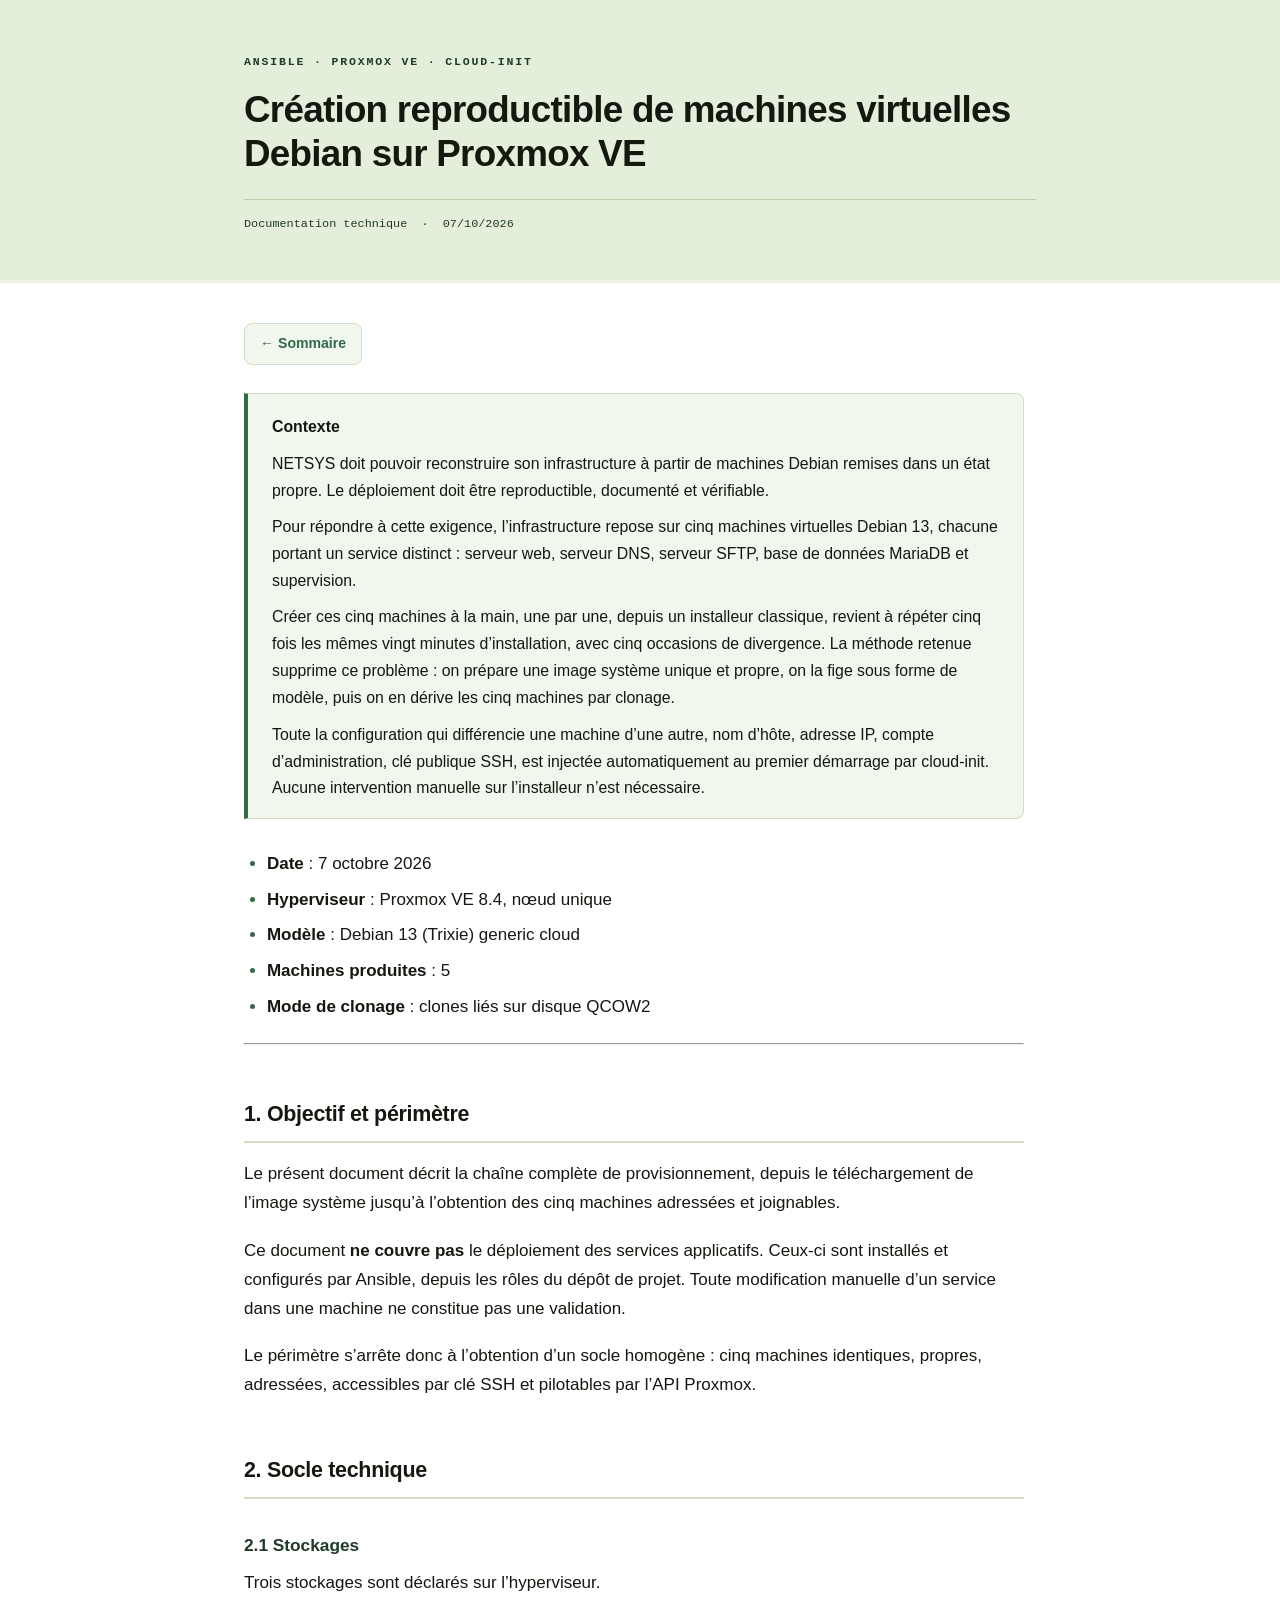
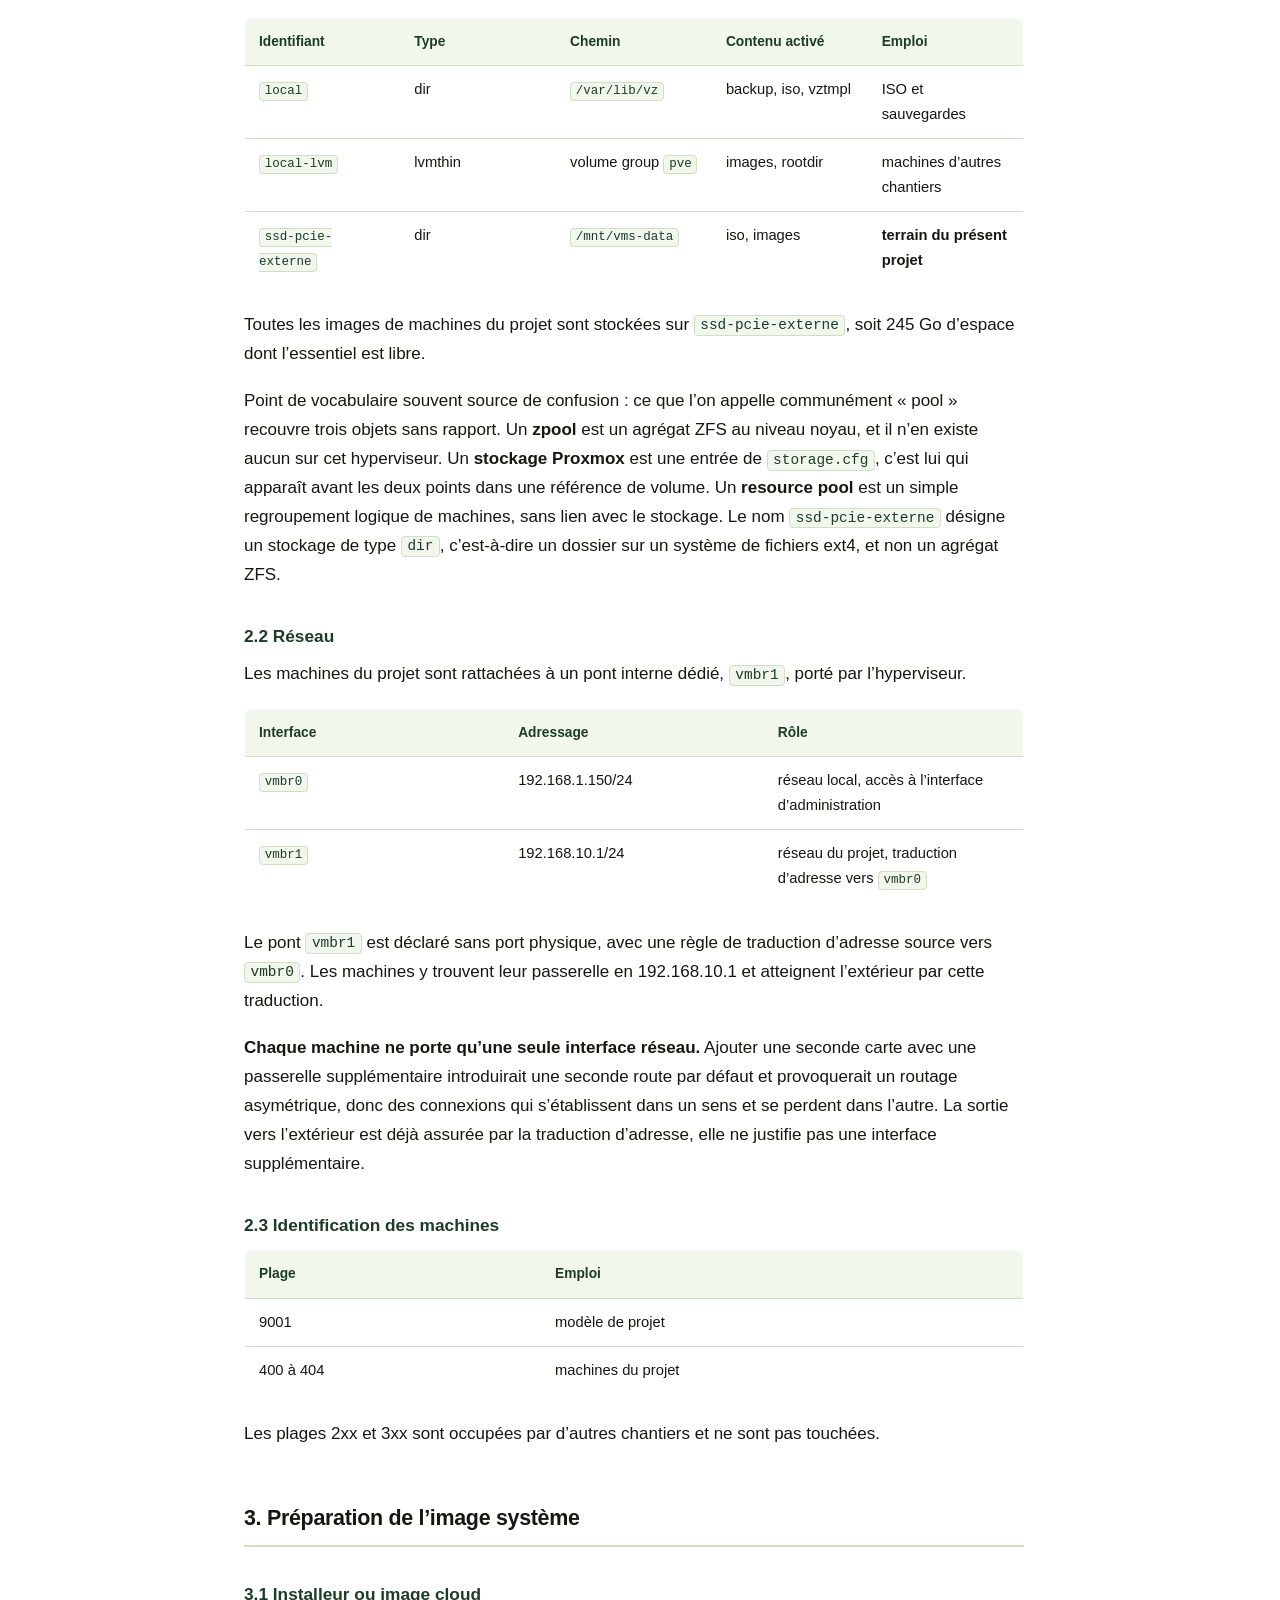
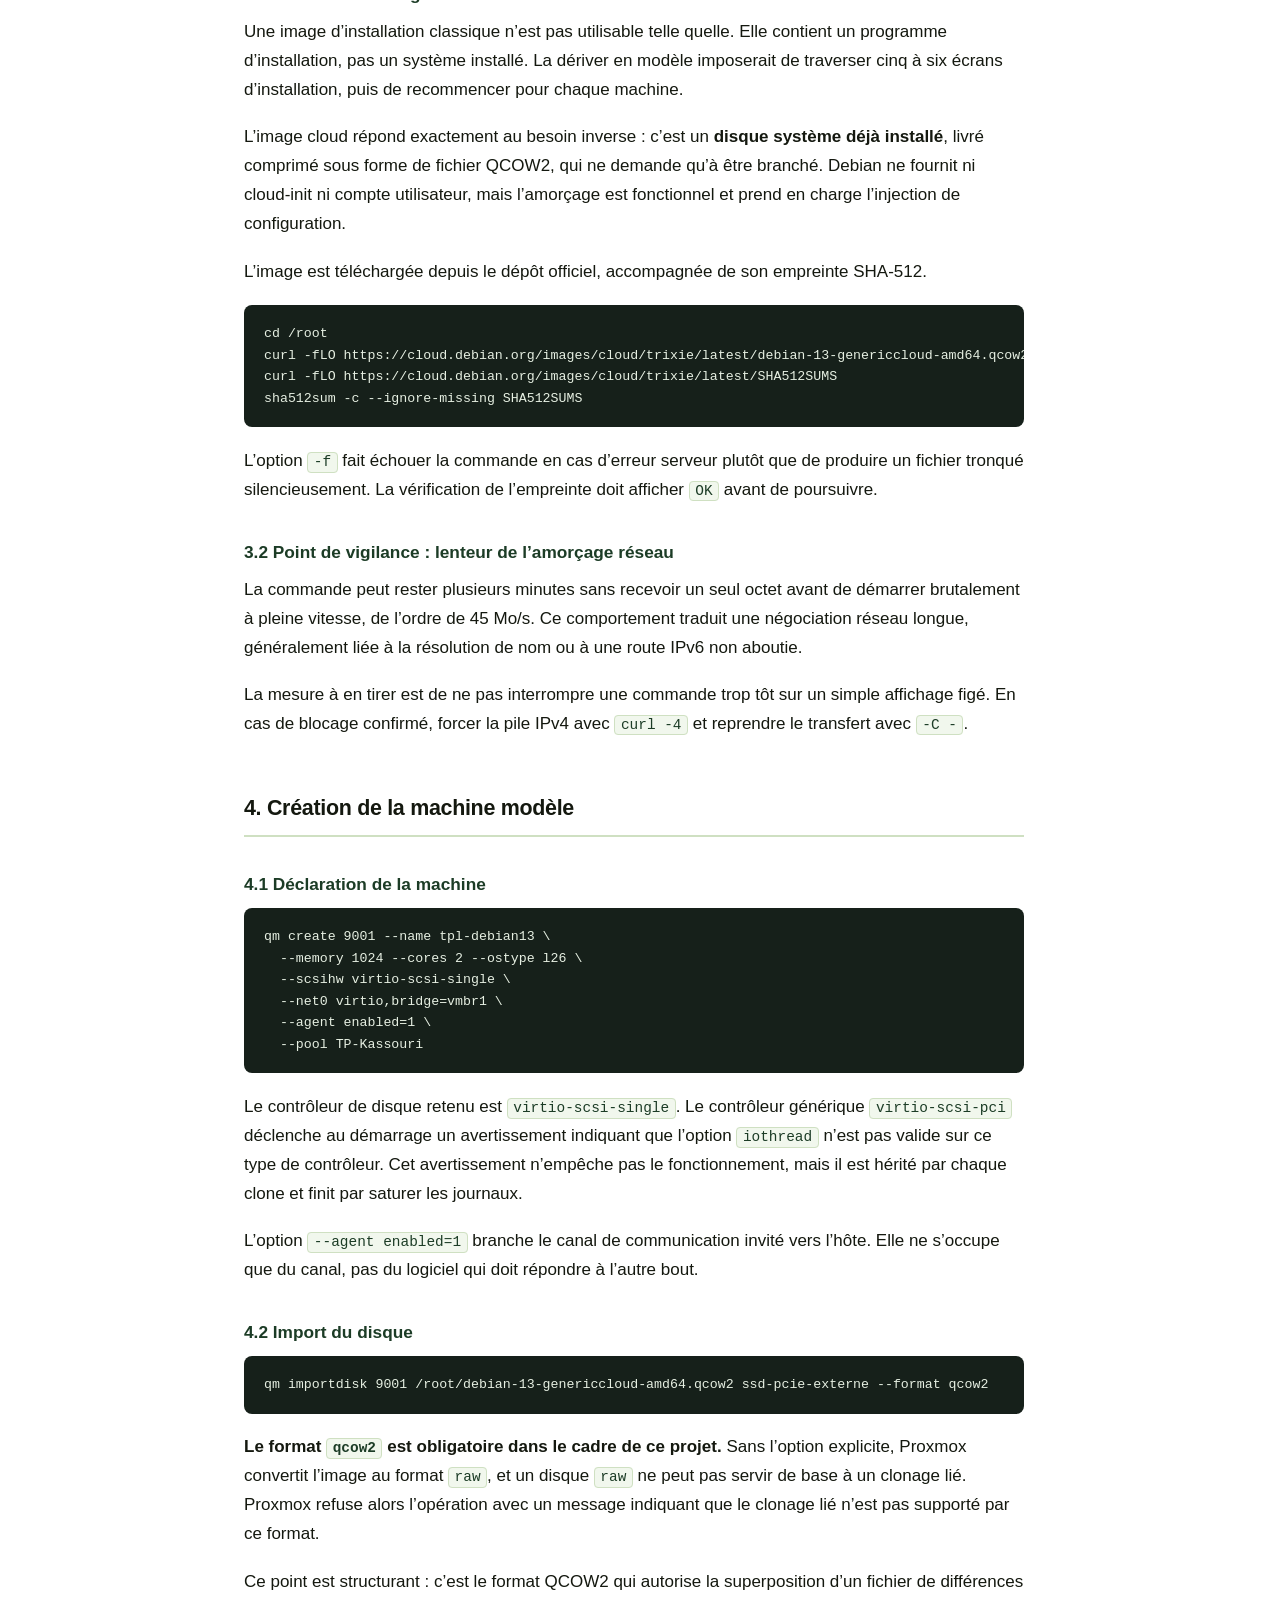
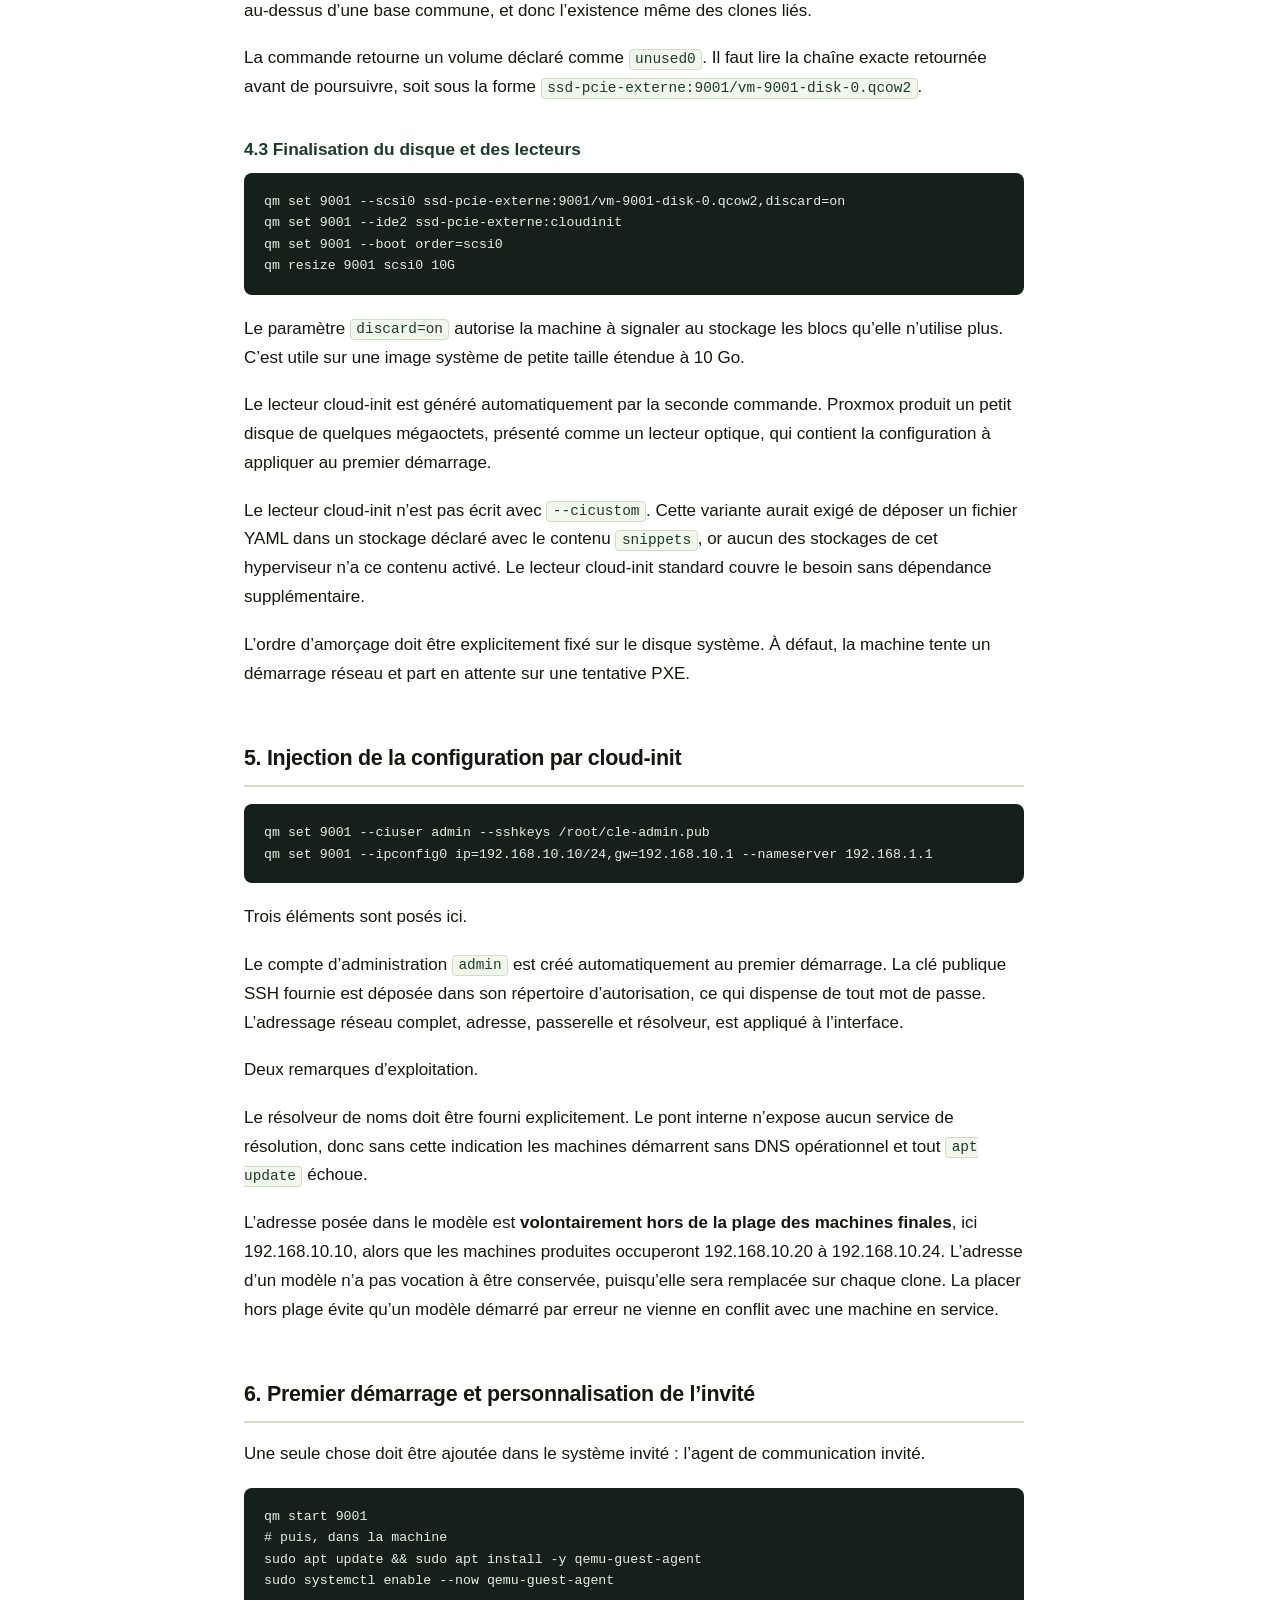
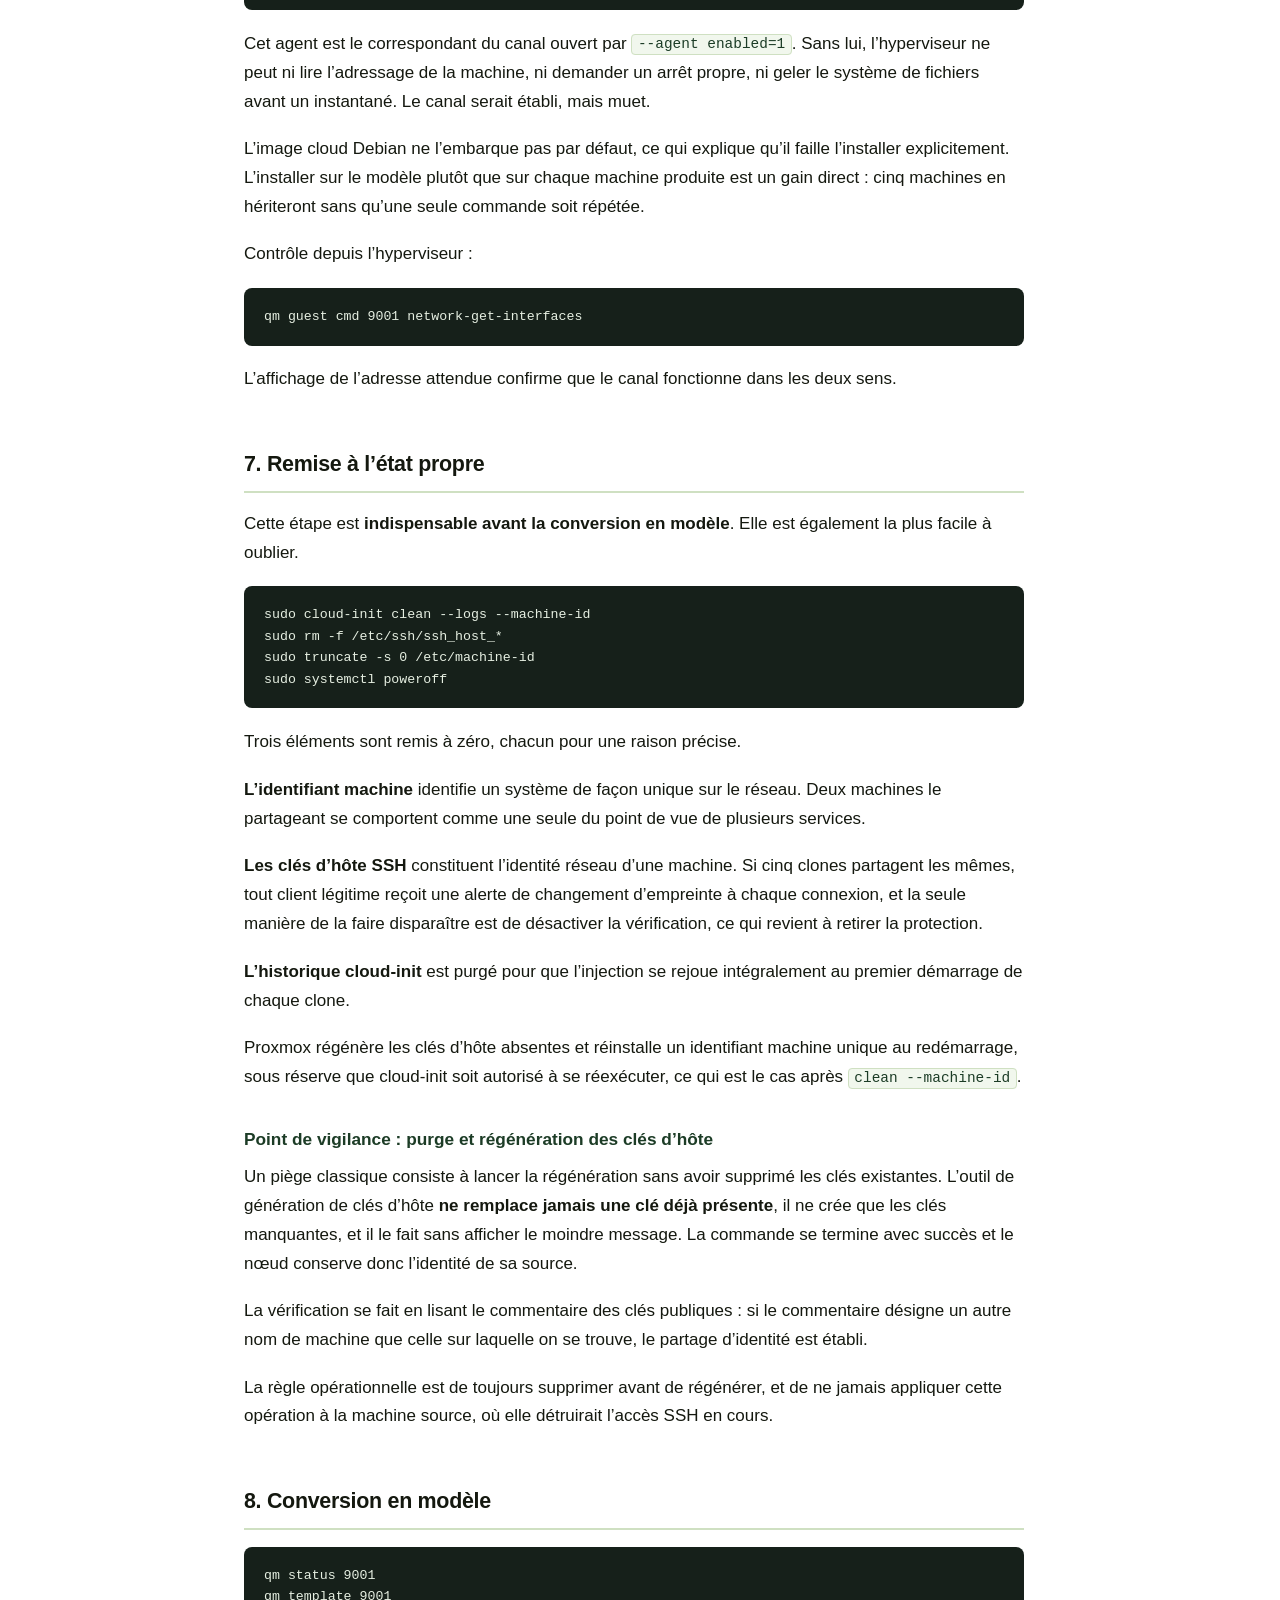
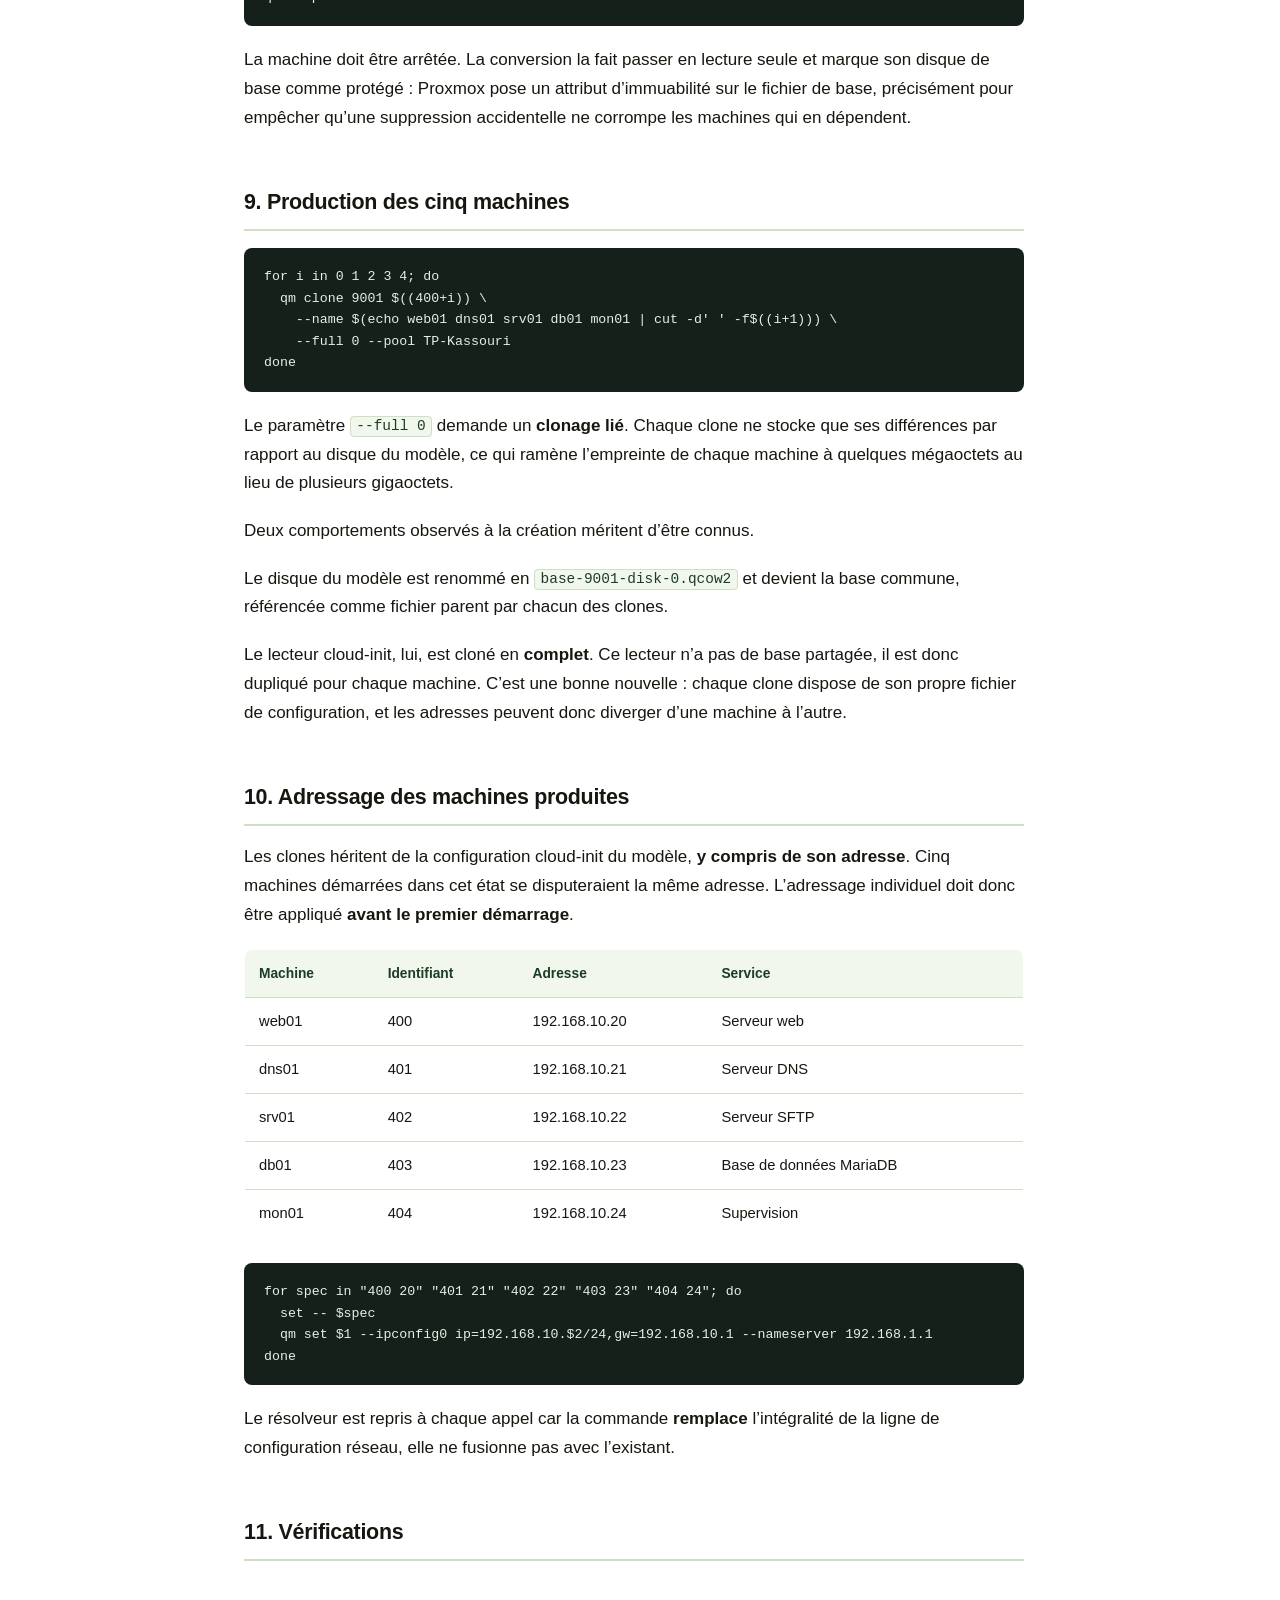
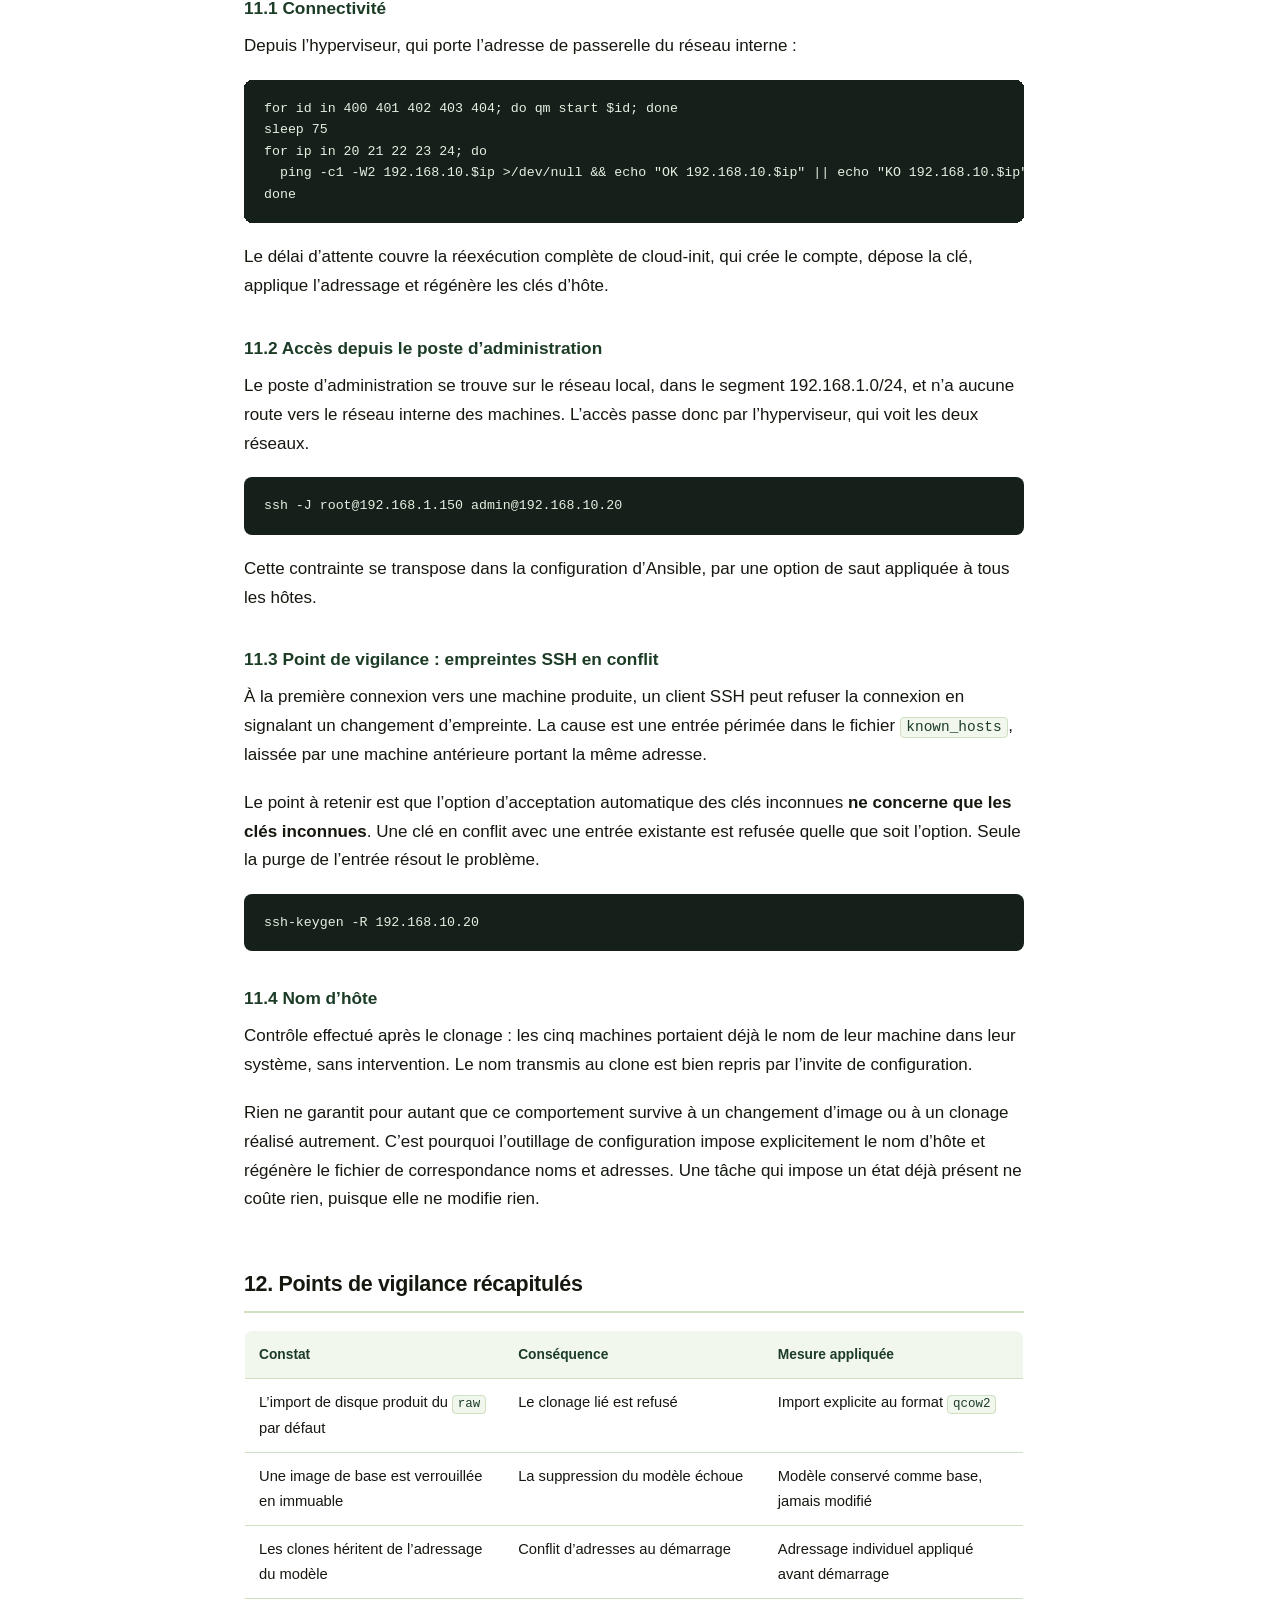
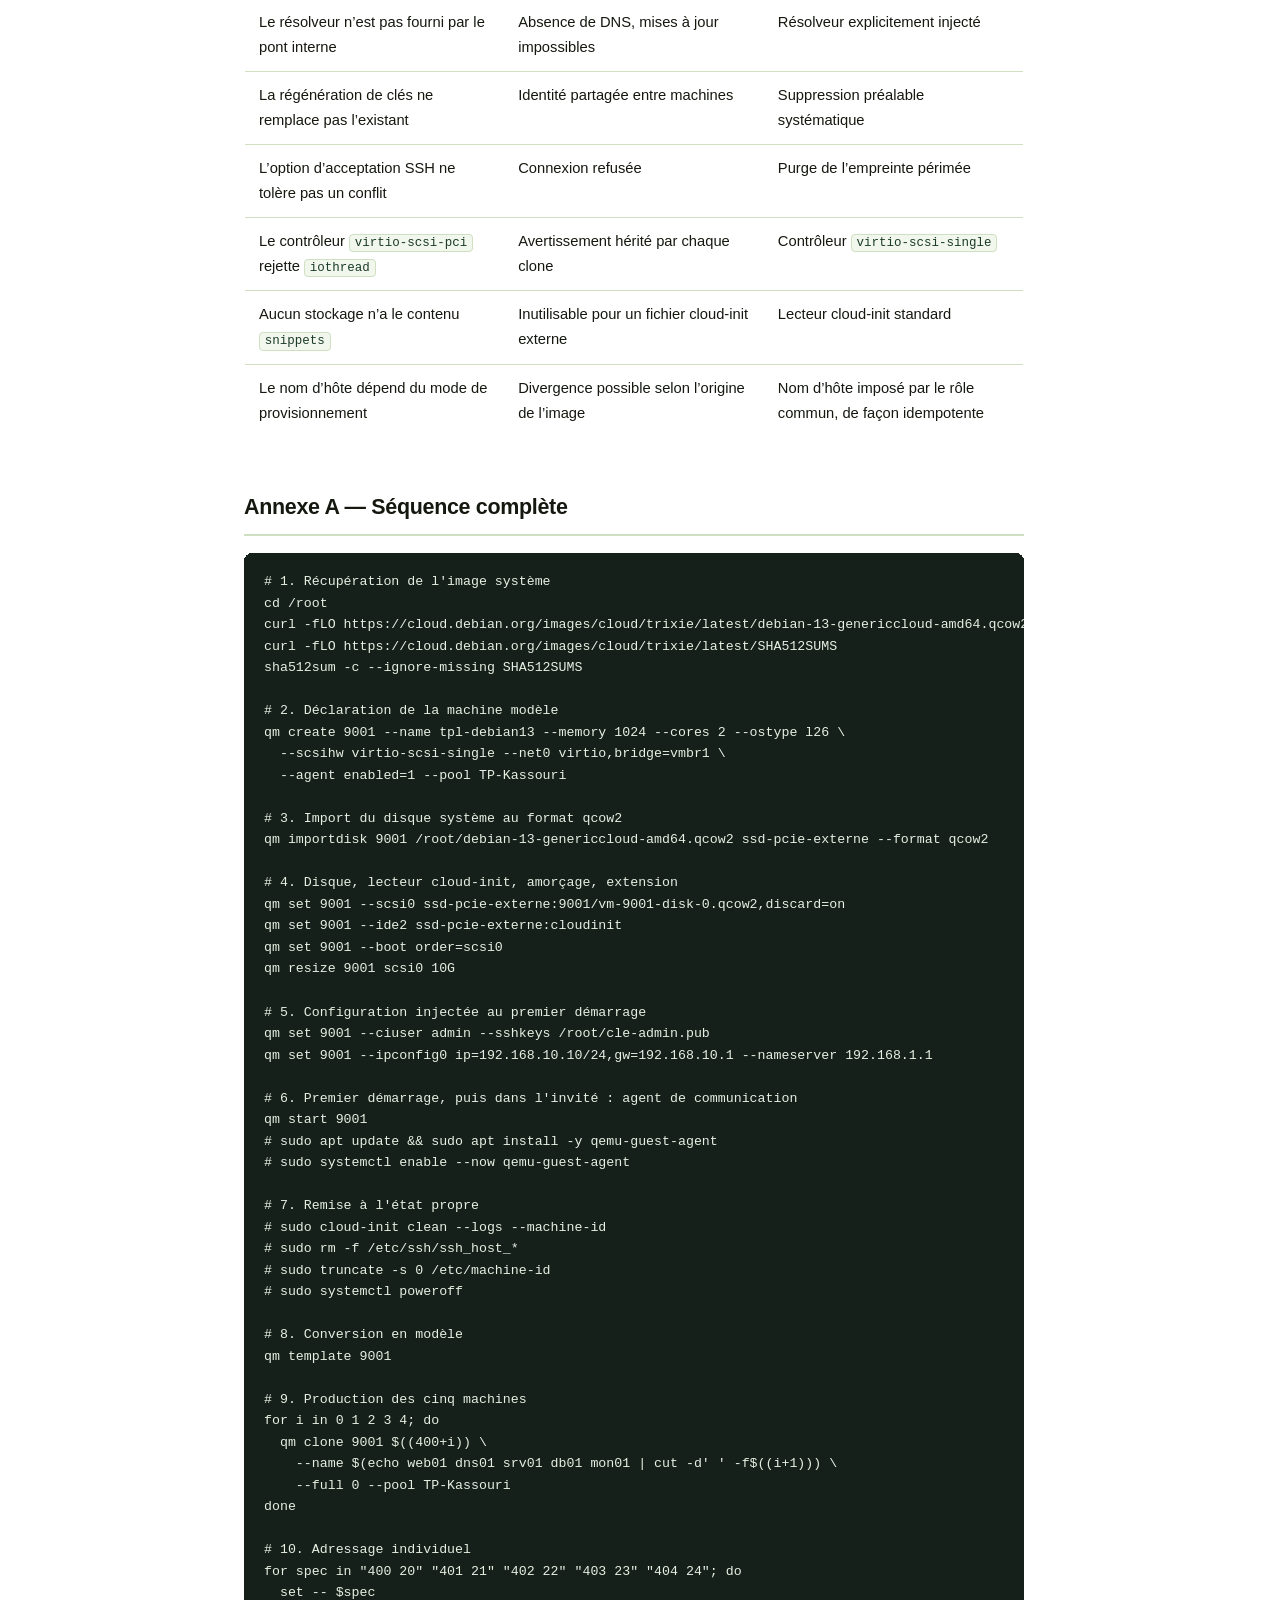
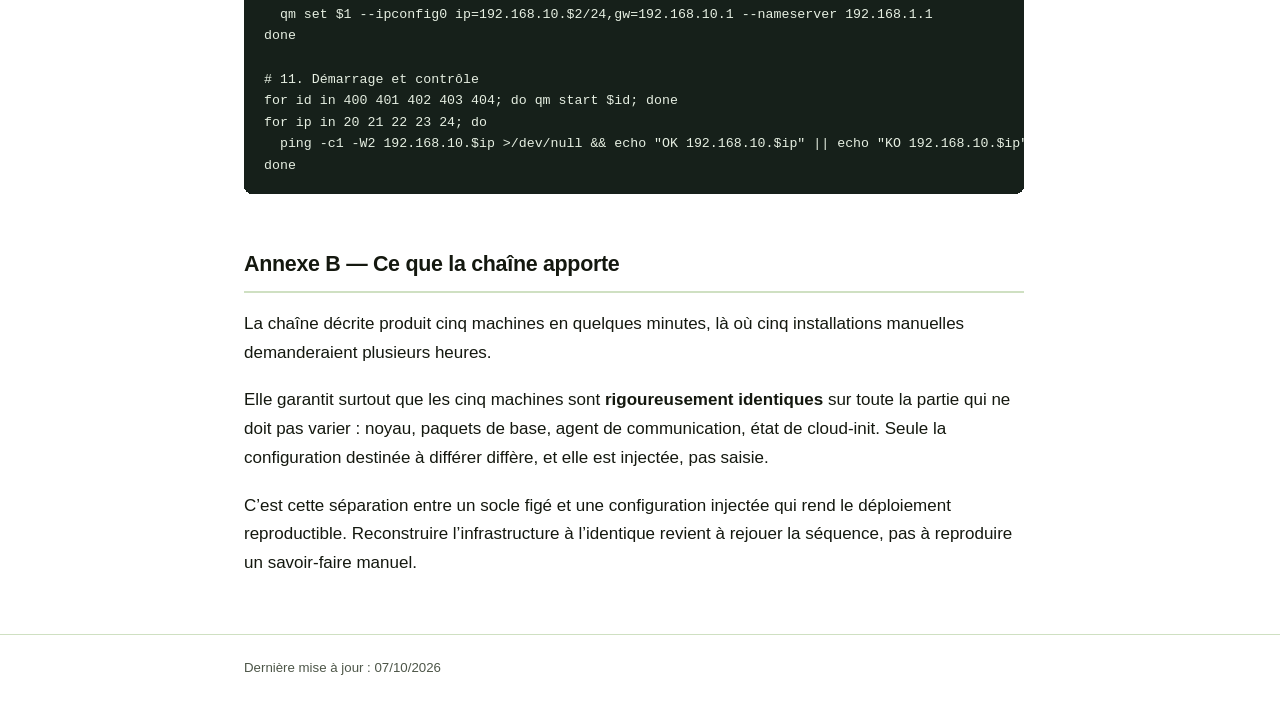
==== commit bae78e58: "Documentation : deploiement Ansible et correction du nom d'hote" ====
--- a/01-creation-vm-cloudinit.html
+++ b/01-creation-vm-cloudinit.html
@@ -5,163 +5,127 @@
 <meta name="viewport" content="width=device-width, initial-scale=1">
 <title>Création reproductible de machines virtuelles Debian sur Proxmox
 VE</title>
-<style>
-:root{
-  /* ---------- palette : vert pastel, sobre et lisible ---------- */
-  --hero:#e3efdb;          /* vert pastel : fond du hero */
-  --hero-2:#d7e8cc;        /* pastel un peu plus dense : bord bas du hero */
-  --card:#eaf3e4;          /* pastel : fond des cartes */
-  --card-soon:#f4f9f0;     /* pastel tres clair : cartes a venir */
-  --wash:#f1f7ed;          /* pastel pale : encadres, tableaux, code inline */
-  --line:#cfe0c2;          /* filets verts clairs */
-  --line-2:#b7d0a6;        /* filets verts appuyes */
-  --green:#2f6b45;         /* vert de travail : liens, accents, puces */
-  --green-ink:#1c3c26;     /* vert tres sombre : titres et labels */
-  --white:#ffffff;         /* fond general de page */
-  --ink:#14180f;           /* texte : quasi noir */
-  --ink-2:#4d5648;         /* texte secondaire */
+<style>:root{
+  /* ---------- palette : pastel vert, texte noir ---------- */
+  --hero:#e3efdb; --card:#eaf3e4; --card-2:#f4f9f0; --wash:#f1f7ed;
+  --line:#cfe0c2; --line-2:#b7d0a6;
+  --green:#2f6b45; --green-ink:#1c3c26;
+  --white:#ffffff; --ink:#14180f; --ink-2:#4d5648;
   --code-bg:#16201a;
   --sans:-apple-system,BlinkMacSystemFont,"Segoe UI",Roboto,"Helvetica Neue",Arial,sans-serif;
   --mono:ui-monospace,SFMono-Regular,"SF Mono",Menlo,Consolas,"Liberation Mono",monospace;
+  --col:840px; --col-wide:1080px;
 }
 *{box-sizing:border-box}
 html{-webkit-text-size-adjust:100%}
 ::selection{background:#cfe6c0;color:var(--ink)}
-body{
-  margin:0;background:var(--white);color:var(--ink);
-  font-family:var(--sans);font-size:17px;line-height:1.7;
-  -webkit-font-smoothing:antialiased;
-}
-.wrap{max-width:820px;margin:0 auto;padding:0 24px}
-.wrap-wide{max-width:1020px;margin:0 auto;padding:0 24px}
-
-/* ---------- hero pastel ---------- */
-.masthead{
-  background:var(--hero);
-  border-bottom:3px solid var(--hero-2);
-  padding:52px 0 46px;margin-bottom:38px;
-}
-.masthead .eyebrow{
-  font-family:var(--mono);font-size:.72rem;letter-spacing:.16em;text-transform:uppercase;
-  color:var(--green-ink);margin:0 0 16px;font-weight:700}
-.masthead h1{
-  margin:0;font-size:2.3rem;line-height:1.22;font-weight:700;
-  letter-spacing:-.018em;color:var(--ink);max-width:26ch}
-.masthead .lede{
-  margin:18px 0 0;font-size:1.06rem;color:var(--ink-2);max-width:64ch;line-height:1.62}
-.masthead .stamp{
-  font-family:var(--mono);font-size:.74rem;letter-spacing:.05em;color:var(--green-ink);
+body{margin:0;background:var(--white);color:var(--ink);font-family:var(--sans);
+  font-size:17px;line-height:1.7;-webkit-font-smoothing:antialiased}
+.wrap{max-width:var(--col);margin:0 auto;padding:0 24px}
+.wrap-wide{max-width:var(--col-wide);margin:0 auto;padding:0 24px}
+
+/* ---------- bandeau ---------- */
+.masthead{background:var(--hero);border-bottom:3px solid var(--card);padding:52px 0 46px;margin-bottom:40px}
+.masthead .eyebrow{font-family:var(--mono);font-size:.72rem;letter-spacing:.16em;text-transform:uppercase;
+  color:var(--green-ink);font-weight:700;margin:0 0 16px}
+.masthead h1{margin:0;font-size:2.3rem;line-height:1.22;font-weight:700;
+  letter-spacing:-.02em;color:var(--ink)}
+.masthead .lede{margin:18px 0 0;font-size:1.06rem;color:var(--ink-2);max-width:66ch}
+.masthead .stamp{font-family:var(--mono);font-size:.74rem;color:var(--green-ink);
   margin:22px 0 0;padding-top:14px;border-top:1px solid var(--line-2)}
 
-/* ---------- contexte ---------- */
-.callout{
-  background:var(--wash);border:1px solid var(--line);
-  border-left:4px solid var(--green);border-radius:0 8px 8px 0;
-  padding:20px 24px 18px;margin:0 0 36px}
-.callout .tag{
-  font-family:var(--mono);font-size:.7rem;letter-spacing:.17em;text-transform:uppercase;
-  color:var(--green-ink);font-weight:700;display:block;margin-bottom:8px}
-.callout p{margin:0;font-size:.99rem;color:var(--ink)}
-
-/* ---------- sommaire par cartes ---------- */
-.sec-title{font-size:1.05rem;font-weight:700;color:var(--ink);margin:0 0 18px}
-.grid{display:grid;grid-template-columns:1fr 1fr;gap:20px;margin:0 0 48px}
-.card{
-  display:flex;flex-direction:column;
+/* ---------- cartes ---------- */
+.sec-title{font-size:1.05rem;font-weight:700;margin:0 0 18px;color:var(--ink)}
+.grid{display:grid;grid-template-columns:repeat(auto-fit,minmax(320px,1fr));
+  gap:20px;margin:0 0 48px;align-items:stretch}
+.card{display:flex;flex-direction:column;height:100%;
   background:var(--card);border:1px solid var(--line);
-  border-top:3px solid var(--green);border-radius:10px;
-  padding:26px 26px 22px;text-decoration:none;color:inherit;
-  transition:border-color .16s,transform .16s}
-.card--main{grid-column:1 / -1}
+  border-top:3px solid var(--green);border-radius:10px;padding:26px;
+  text-decoration:none;color:inherit;transition:border-color .16s,transform .16s}
 a.card:hover{border-color:var(--green);transform:translateY(-2px)}
-.card .no{
-  font-family:var(--mono);font-size:.72rem;letter-spacing:.14em;
-  color:var(--green-ink);font-weight:700;margin-bottom:12px}
-.card h3{
-  margin:0 0 10px;font-size:1.22rem;line-height:1.32;font-weight:700;
+a.card:focus-visible{outline:3px solid var(--green);outline-offset:3px}
+.card .no{font-family:var(--mono);font-size:.72rem;letter-spacing:.14em;color:var(--green-ink);
+  font-weight:700;margin-bottom:12px}
+.card h3{margin:0 0 10px;font-size:1.2rem;line-height:1.32;font-weight:700;
   letter-spacing:-.012em;color:var(--ink)}
-.card--main h3{font-size:1.45rem}
-.card p{margin:0 0 16px;font-size:.96rem;color:var(--ink-2);line-height:1.62}
+.card p{margin:0 0 16px;font-size:.96rem;color:var(--ink-2)}
 .card .pills{display:flex;flex-wrap:wrap;gap:7px;margin:0 0 16px}
-.pill{
-  font-family:var(--mono);font-size:.68rem;letter-spacing:.04em;
-  background:var(--white);color:var(--green-ink);border:1px solid var(--line-2);
-  border-radius:20px;padding:3px 11px}
-.card .foot{
-  margin-top:auto;font-size:.87rem;font-weight:700;color:var(--green);
+.pill{font-family:var(--mono);font-size:.68rem;background:var(--white);color:var(--green-ink);
+  border:1px solid var(--line-2);border-radius:20px;padding:3px 11px}
+.card .foot{margin-top:auto;font-size:.87rem;font-weight:700;color:var(--green);
   display:flex;align-items:center;gap:7px}
-.card--soon{background:var(--card-soon);border-top-color:var(--line-2);border-style:dashed}
-.card--soon .no{color:var(--ink-2)}
-.card--soon h3{color:var(--ink-2)}
+.card--soon{background:var(--card-2);border-top-color:var(--line-2);border-style:dashed}
 .card--soon .foot{color:var(--ink-2);font-weight:600}
-.badge{
-  font-family:var(--mono);font-size:.66rem;letter-spacing:.1em;text-transform:uppercase;
+.badge{font-family:var(--mono);font-size:.66rem;letter-spacing:.1em;text-transform:uppercase;
   background:var(--white);color:var(--ink-2);border:1px solid var(--line);
   border-radius:4px;padding:3px 8px;margin-left:auto}
 
 /* ---------- article ---------- */
-article{max-width:760px}
-article h2{
-  font-size:1.36rem;font-weight:700;letter-spacing:-.014em;color:var(--ink);
-  margin:2.4em 0 .8em;padding-bottom:.4em;border-bottom:2px solid var(--line)}
-article h3{font-size:1.09rem;font-weight:700;color:var(--green-ink);margin:1.9em 0 .5em}
-article h4{font-size:.96rem;font-weight:700;color:var(--ink);margin:1.6em 0 .45em}
+article{max-width:780px}
+article h2{font-size:1.34rem;font-weight:700;letter-spacing:-.014em;margin:2.4em 0 .8em;
+  padding-bottom:.4em;border-bottom:2px solid var(--line)}
+article h3{font-size:1.08rem;font-weight:700;color:var(--green-ink);margin:1.9em 0 .5em}
+article h4{font-size:.96rem;font-weight:700;margin:1.6em 0 .45em}
 p{margin:0 0 1.1em}
 a{color:var(--green);text-decoration:none;border-bottom:1px solid rgba(47,107,69,.4)}
-a:hover{color:var(--green-ink);border-bottom-color:var(--green-ink)}
-strong{font-weight:700;color:var(--ink)}
-
-code{
-  font-family:var(--mono);font-size:.85em;background:var(--wash);
-  border:1px solid var(--line);border-radius:4px;padding:.1em .38em;color:var(--green-ink)}
-pre,pre.sourceCode{
-  background:var(--code-bg);color:#e6efe2;border-radius:8px;
-  padding:18px 20px;overflow-x:auto;margin:0 0 1.5em;
-  font-family:var(--mono);font-size:.83rem;line-height:1.62}
+a:hover{color:var(--green-ink)}
+strong{font-weight:700}
+
+/* ---------- images ---------- */
+figure{margin:0 0 1.8em}
+figure img{max-width:100%;height:auto;display:block;border:1px solid var(--line);
+  border-radius:8px;background:var(--white)}
+figcaption{font-size:.83rem;color:var(--ink-2);margin-top:10px;font-style:italic}
+img{max-width:100%;height:auto}
+
+/* ---------- code ---------- */
+code{font-family:var(--mono);font-size:.85em;background:var(--wash);border:1px solid var(--line);
+  border-radius:4px;padding:.1em .38em;color:var(--green-ink)}
+pre,pre.sourceCode{background:var(--code-bg);color:#e6efe2;border-radius:8px;padding:18px 20px;
+  overflow-x:auto;margin:0 0 1.5em;font-family:var(--mono);font-size:.83rem;line-height:1.62}
 pre code,pre.sourceCode code{background:none;border:0;padding:0;color:inherit;font-size:inherit}
 
-table{
-  width:100%;border-collapse:collapse;margin:0 0 1.7em;font-size:.93rem;
+/* ---------- tableaux ---------- */
+table{width:100%;border-collapse:collapse;margin:0 0 1.7em;font-size:.92rem;
   border:1px solid var(--line);border-radius:8px;overflow:hidden}
-thead th{
-  background:var(--wash);color:var(--green-ink);font-weight:700;
-  text-align:left;padding:12px 14px;border-bottom:1px solid var(--line);font-size:.87rem}
+thead th{background:var(--wash);color:var(--green-ink);font-weight:700;text-align:left;
+  padding:12px 14px;border-bottom:1px solid var(--line);font-size:.86rem}
 td{padding:11px 14px;border-bottom:1px solid var(--line);vertical-align:top}
 tbody tr:last-child td{border-bottom:0}
 
-blockquote{
-  background:var(--wash);border:1px solid var(--line);
-  border-left:4px solid var(--green);border-radius:0 8px 8px 0;
-  padding:20px 24px 16px;margin:0 0 1.8em}
+/* ---------- encadres ---------- */
+blockquote{background:var(--wash);border:1px solid var(--line);border-left:4px solid var(--green);
+  border-radius:0 8px 8px 0;padding:20px 24px 16px;margin:0 0 1.8em}
 blockquote p{margin:0 0 .6em;font-size:.99rem}
 blockquote p:last-child{margin-bottom:0}
 
+/* ---------- listes ---------- */
 ul,ol{margin:0 0 1.25em;padding-left:1.35em}
 li{margin-bottom:.4em}
 li::marker{color:var(--green)}
 
-.back{
-  display:inline-flex;align-items:center;gap:7px;font-size:.88rem;font-weight:700;
+/* ---------- retour ---------- */
+.back{display:inline-flex;align-items:center;gap:7px;font-size:.88rem;font-weight:700;
   color:var(--green);background:var(--wash);border:1px solid var(--line);
   border-radius:8px;padding:8px 15px;margin:0 0 28px}
-.back:hover{border-color:var(--green);color:var(--green-ink);border-bottom-color:var(--green)}
-
-footer{
-  border-top:1px solid var(--line);margin-top:56px;padding:22px 0 48px;
+.back:hover{border-color:var(--green);color:var(--green-ink)}
+
+footer{border-top:1px solid var(--line);margin-top:56px;padding:22px 0 48px;
   font-size:.83rem;color:var(--ink-2)}
 footer p{margin:0}
 
 @media (max-width:720px){
   body{font-size:16px}
-  .grid{grid-template-columns:1fr}
+  .wrap,.wrap-wide{padding:0 18px}
+  .grid{grid-template-columns:1fr;gap:16px}
+  .masthead{padding:40px 0 34px}
   .masthead h1{font-size:1.72rem}
-  .masthead .lede{font-size:1rem}
+  .card{padding:22px 20px 18px}
   article h2{font-size:1.22rem}
-  .card{padding:22px 20px 18px}
 }
 @media print{
   .masthead{background:none;border-bottom:1px solid #000}
-  .back,.card .foot{display:none}
+  .back{display:none}
   a{color:#000;border:0}
   pre,pre.sourceCode{background:#f2f2f2;color:#000}
 }
@@ -378,7 +342,7 @@
   --scsihw virtio-scsi-single \
   --net0 virtio,bridge=vmbr1 \
   --agent enabled=1 \
-  --pool TP-Ansible</code></pre>
+  --pool TP-Kassouri</code></pre>
 <p>Le contrôleur de disque retenu est <code>virtio-scsi-single</code>.
 Le contrôleur générique <code>virtio-scsi-pci</code> déclenche au
 démarrage un avertissement indiquant que l’option <code>iothread</code>
@@ -515,7 +479,7 @@
 <pre class="bash"><code>for i in 0 1 2 3 4; do
   qm clone 9001 $((400+i)) \
     --name $(echo web01 dns01 srv01 db01 mon01 | cut -d&#39; &#39; -f$((i+1))) \
-    --full 0 --pool TP-Ansible
+    --full 0 --pool TP-Kassouri
 done</code></pre>
 <p>Le paramètre <code>--full 0</code> demande un <strong>clonage
 lié</strong>. Chaque clone ne stocke que ses différences par rapport au
@@ -618,13 +582,15 @@
 l’option. Seule la purge de l’entrée résout le problème.</p>
 <pre class="bash"><code>ssh-keygen -R 192.168.10.20</code></pre>
 <h3 id="nom-dhôte">11.4 Nom d’hôte</h3>
-<p>Proxmox ne transmet pas le nom de la machine au système invité. Les
-cinq clones portent donc encore le nom du modèle dans leur système
-d’exploitation.</p>
-<p>Ce point n’est pas un défaut de la chaîne de provisionnement, c’est
-une limite de l’injection cloud-init dans cette configuration. Il est
-traité par l’outillage de configuration, dont le rôle commun pose le nom
-d’hôte et régénère le fichier de correspondance noms et adresses.</p>
+<p>Contrôle effectué après le clonage : les cinq machines portaient déjà
+le nom de leur machine dans leur système, sans intervention. Le nom
+transmis au clone est bien repris par l’invite de configuration.</p>
+<p>Rien ne garantit pour autant que ce comportement survive à un
+changement d’image ou à un clonage réalisé autrement. C’est pourquoi
+l’outillage de configuration impose explicitement le nom d’hôte et
+régénère le fichier de correspondance noms et adresses. Une tâche qui
+impose un état déjà présent ne coûte rien, puisque elle ne modifie
+rien.</p>
 <h2 id="points-de-vigilance-récapitulés">12. Points de vigilance
 récapitulés</h2>
 <table>
@@ -683,9 +649,9 @@
 <td>Lecteur cloud-init standard</td>
 </tr>
 <tr>
-<td>Proxmox ne transmet pas le nom de la machine</td>
-<td>Clones nommés comme le modèle</td>
-<td>Nom d’hôte posé par l’outillage de configuration</td>
+<td>Le nom d’hôte dépend du mode de provisionnement</td>
+<td>Divergence possible selon l’origine de l’image</td>
+<td>Nom d’hôte imposé par le rôle commun, de façon idempotente</td>
 </tr>
 </tbody>
 </table>
@@ -699,7 +665,7 @@
 # 2. Déclaration de la machine modèle
 qm create 9001 --name tpl-debian13 --memory 1024 --cores 2 --ostype l26 \
   --scsihw virtio-scsi-single --net0 virtio,bridge=vmbr1 \
-  --agent enabled=1 --pool TP-Ansible
+  --agent enabled=1 --pool TP-Kassouri
 
 # 3. Import du disque système au format qcow2
 qm importdisk 9001 /root/debian-13-genericcloud-amd64.qcow2 ssd-pcie-externe --format qcow2
@@ -732,7 +698,7 @@
 for i in 0 1 2 3 4; do
   qm clone 9001 $((400+i)) \
     --name $(echo web01 dns01 srv01 db01 mon01 | cut -d&#39; &#39; -f$((i+1))) \
-    --full 0 --pool TP-Ansible
+    --full 0 --pool TP-Kassouri
 done
 
 # 10. Adressage individuel
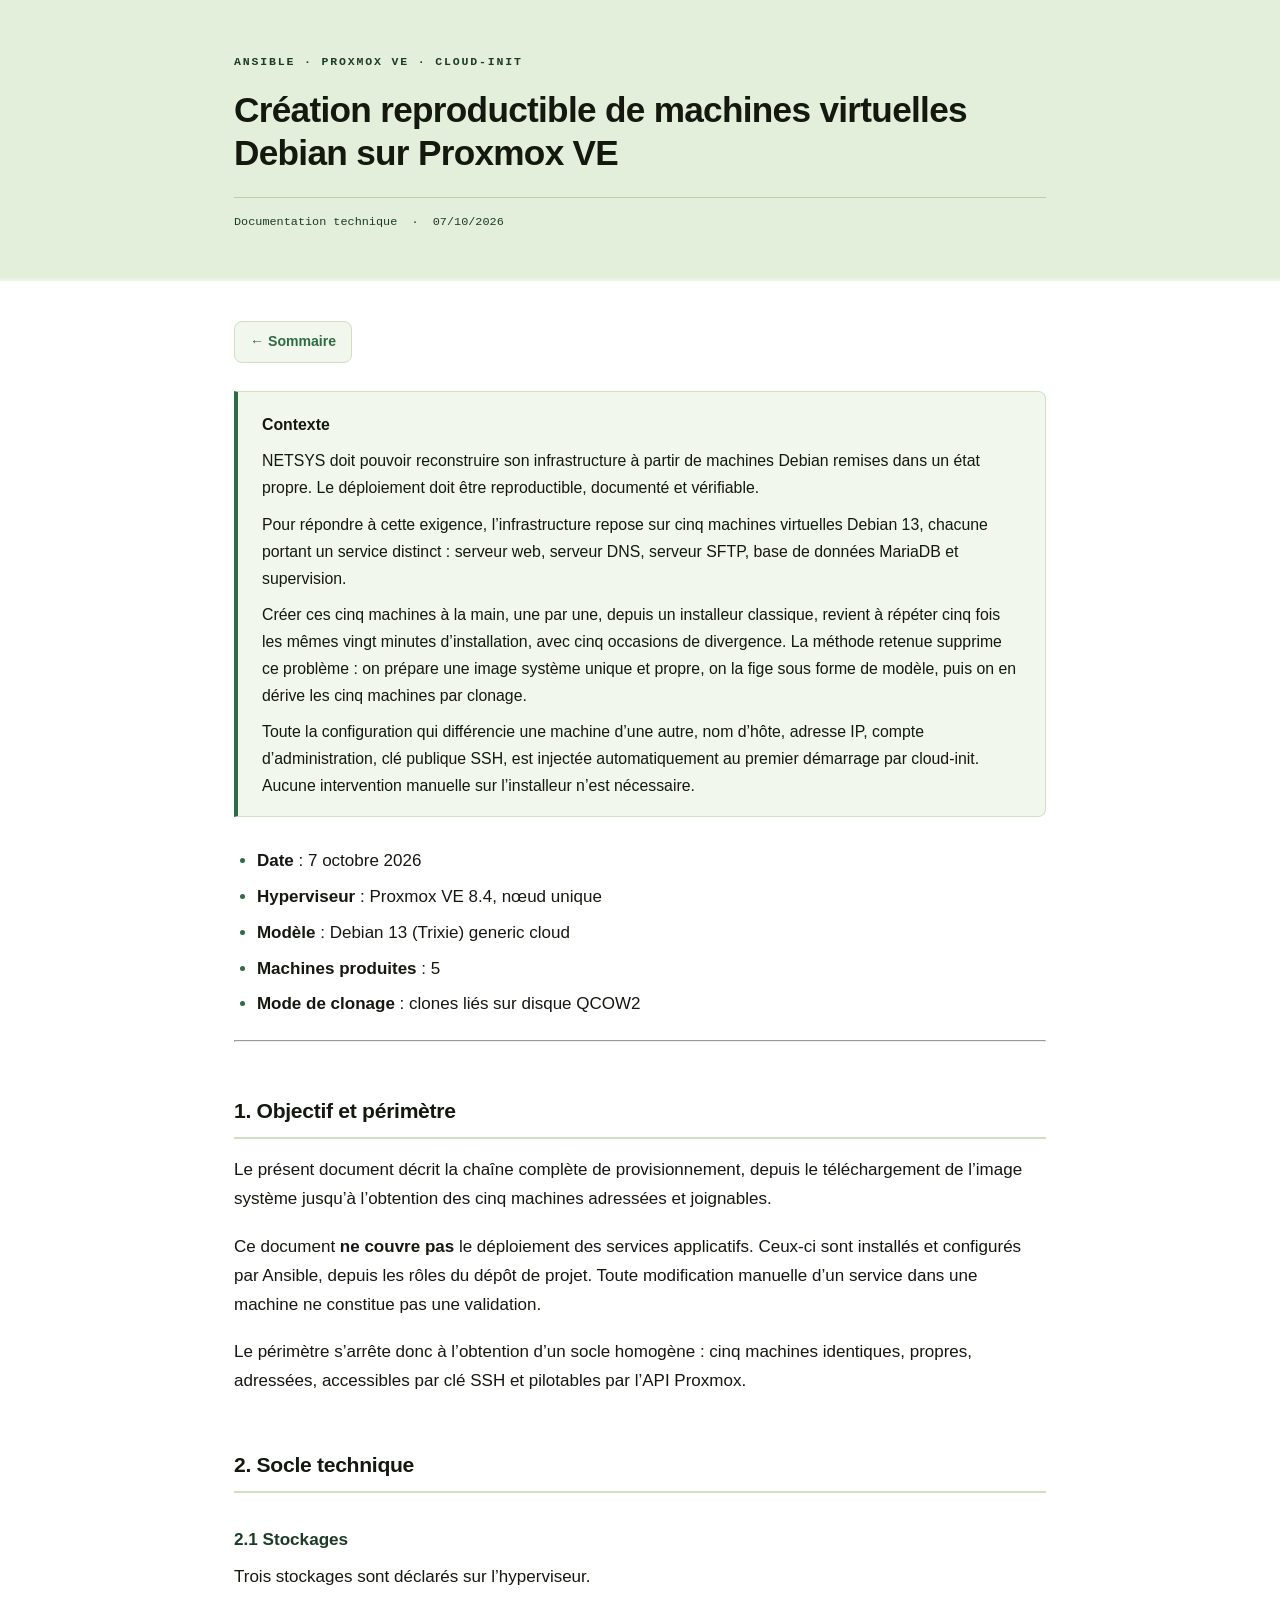
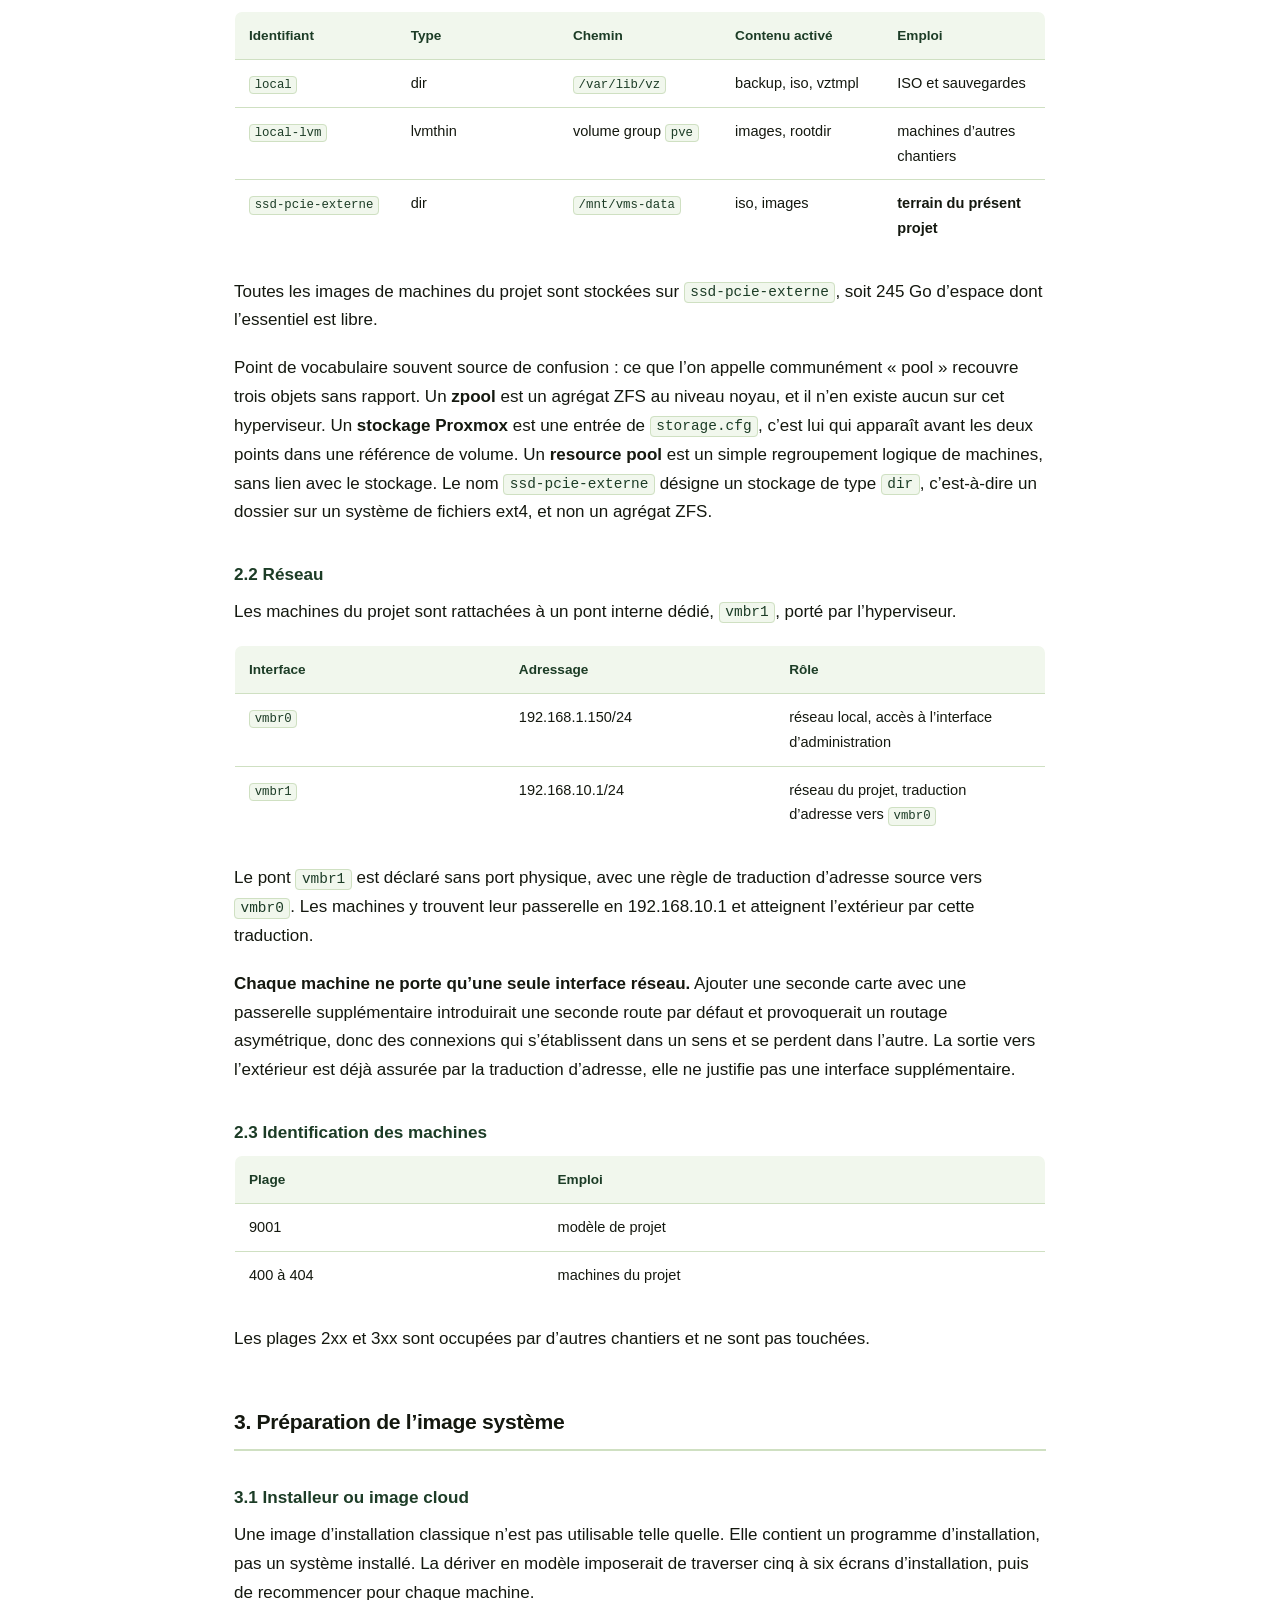
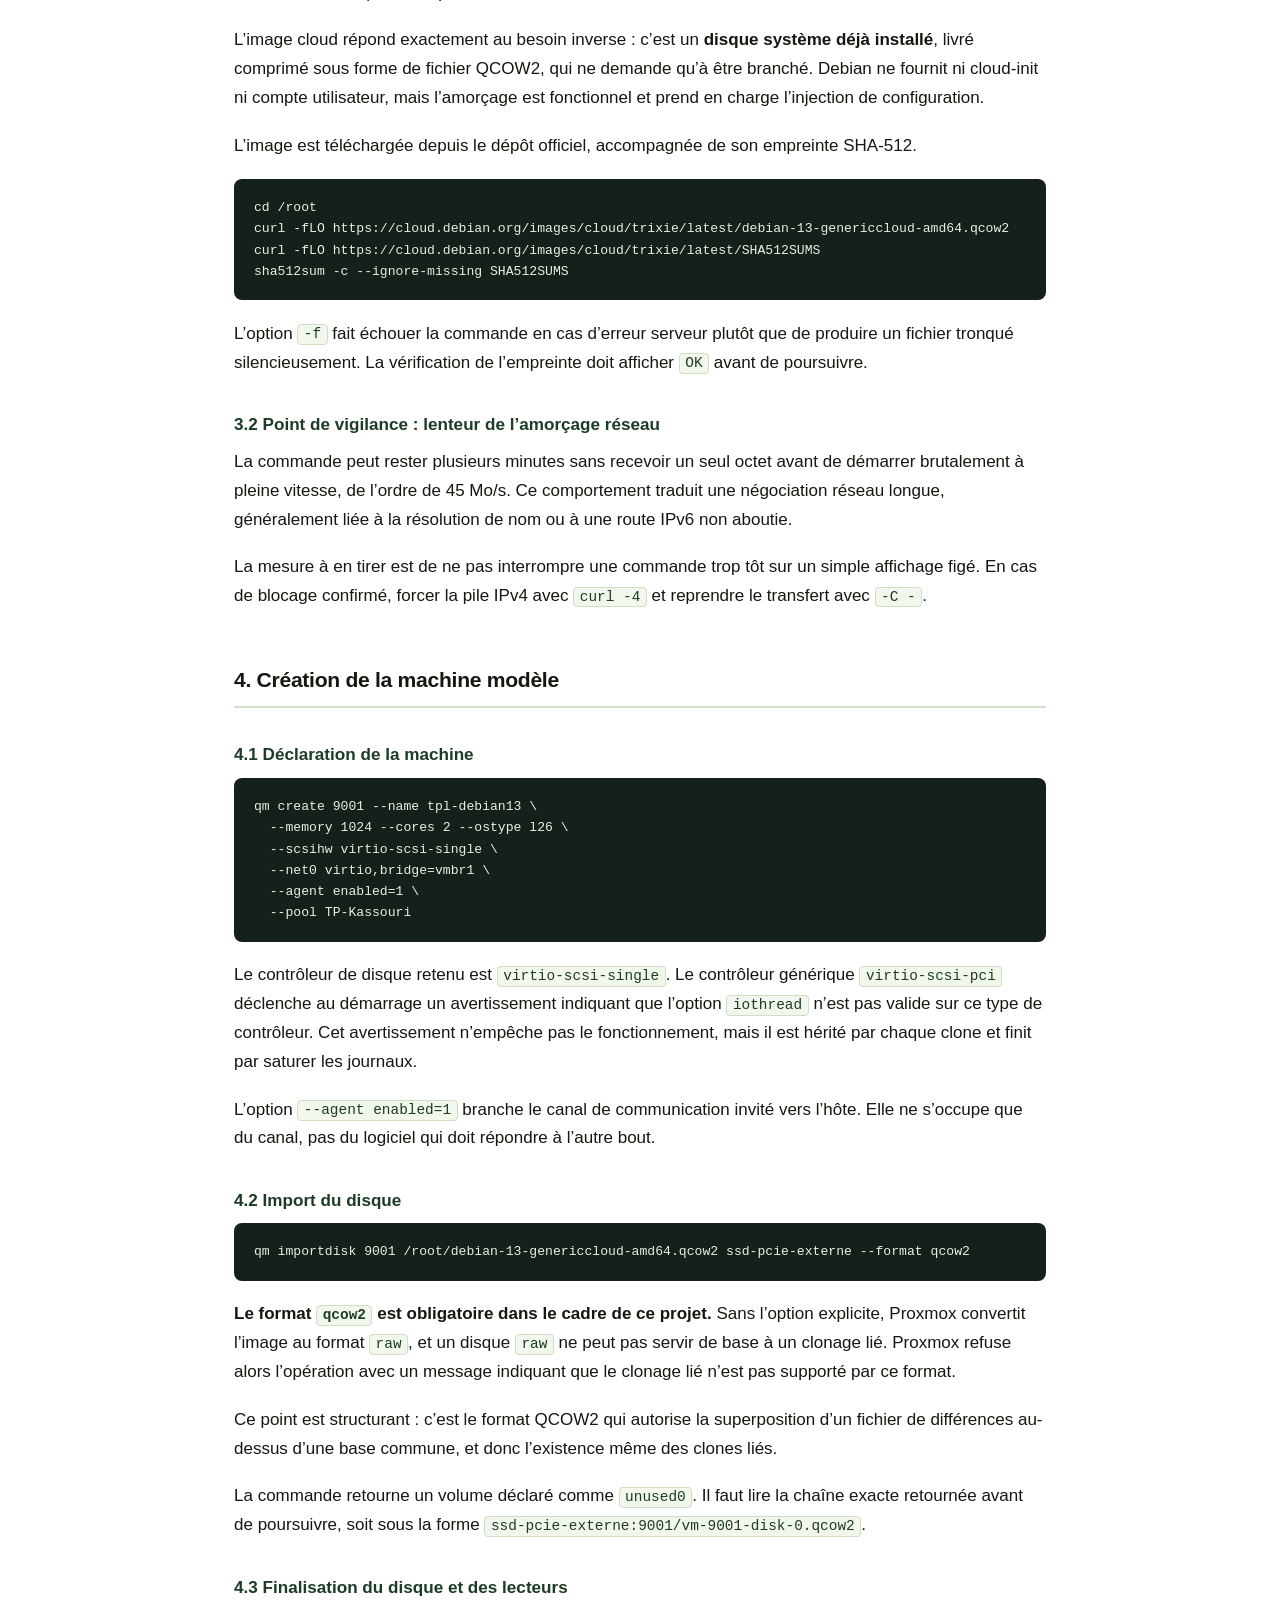
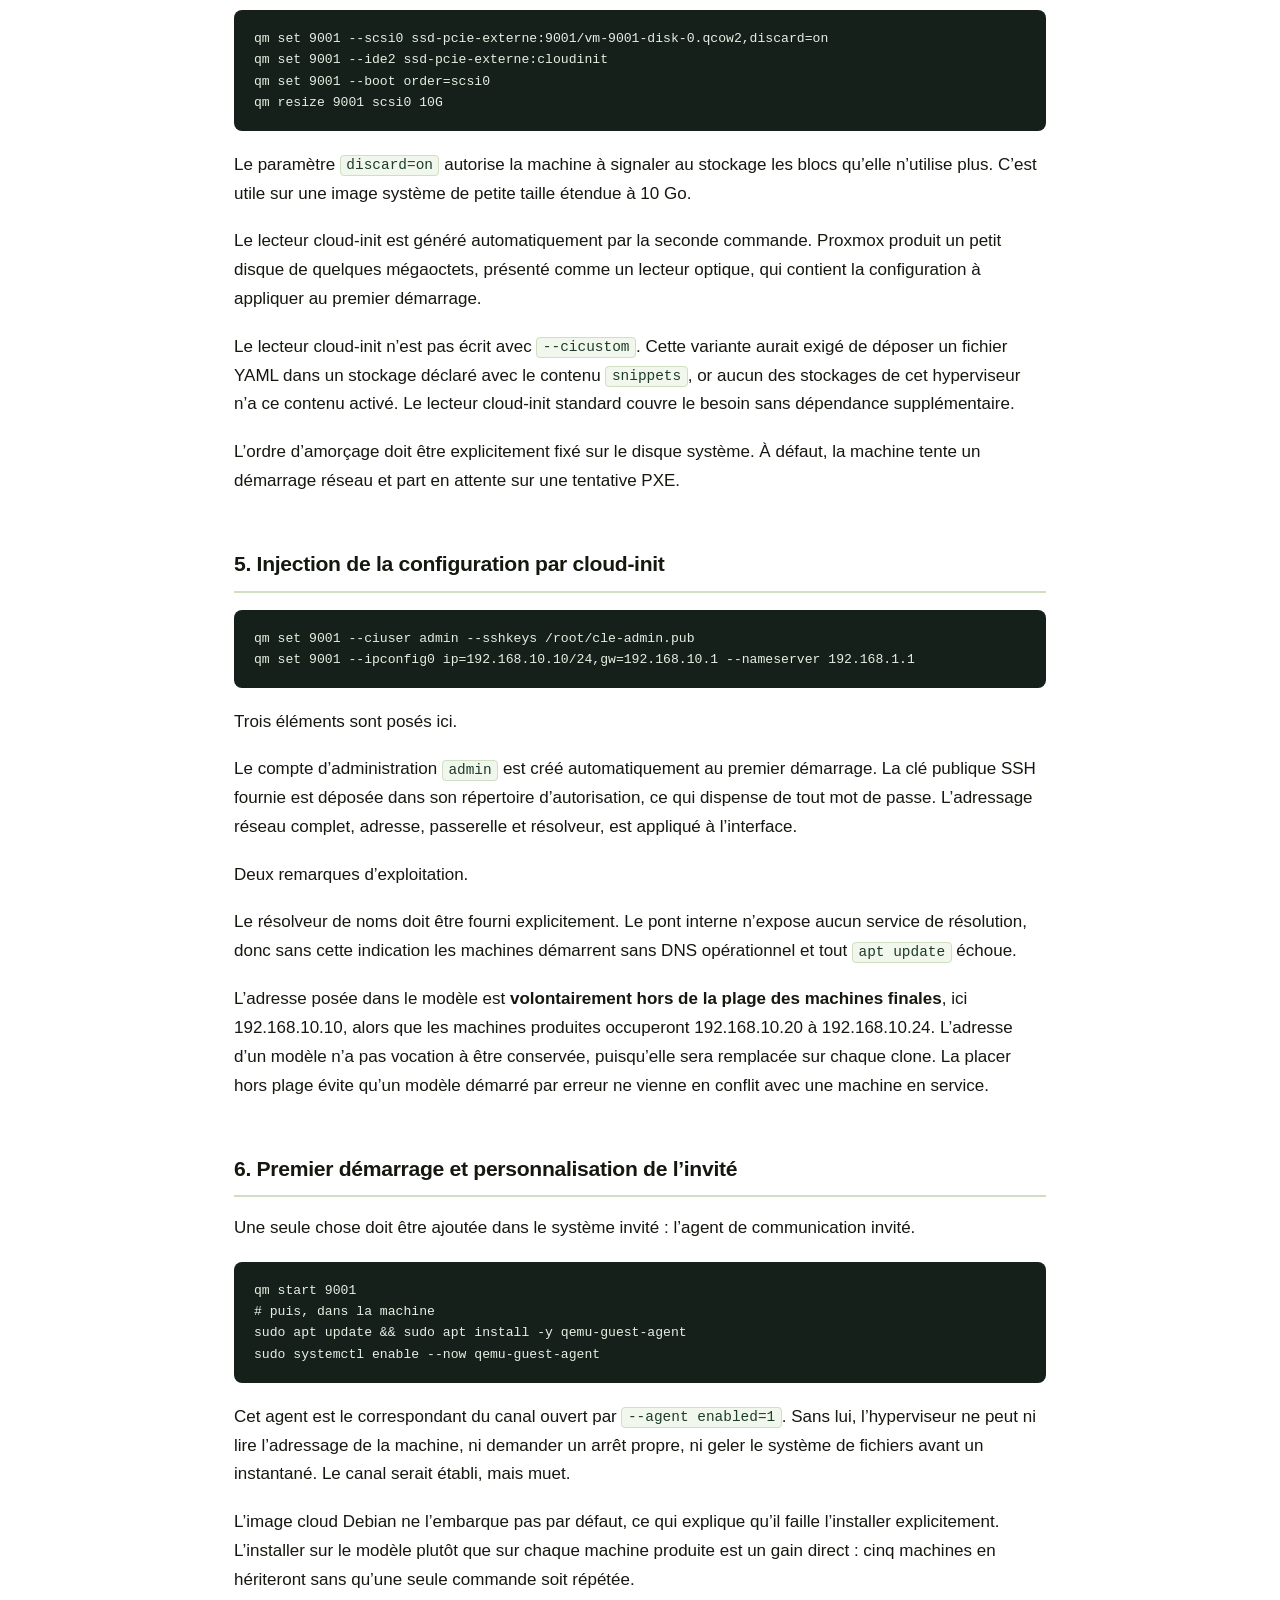
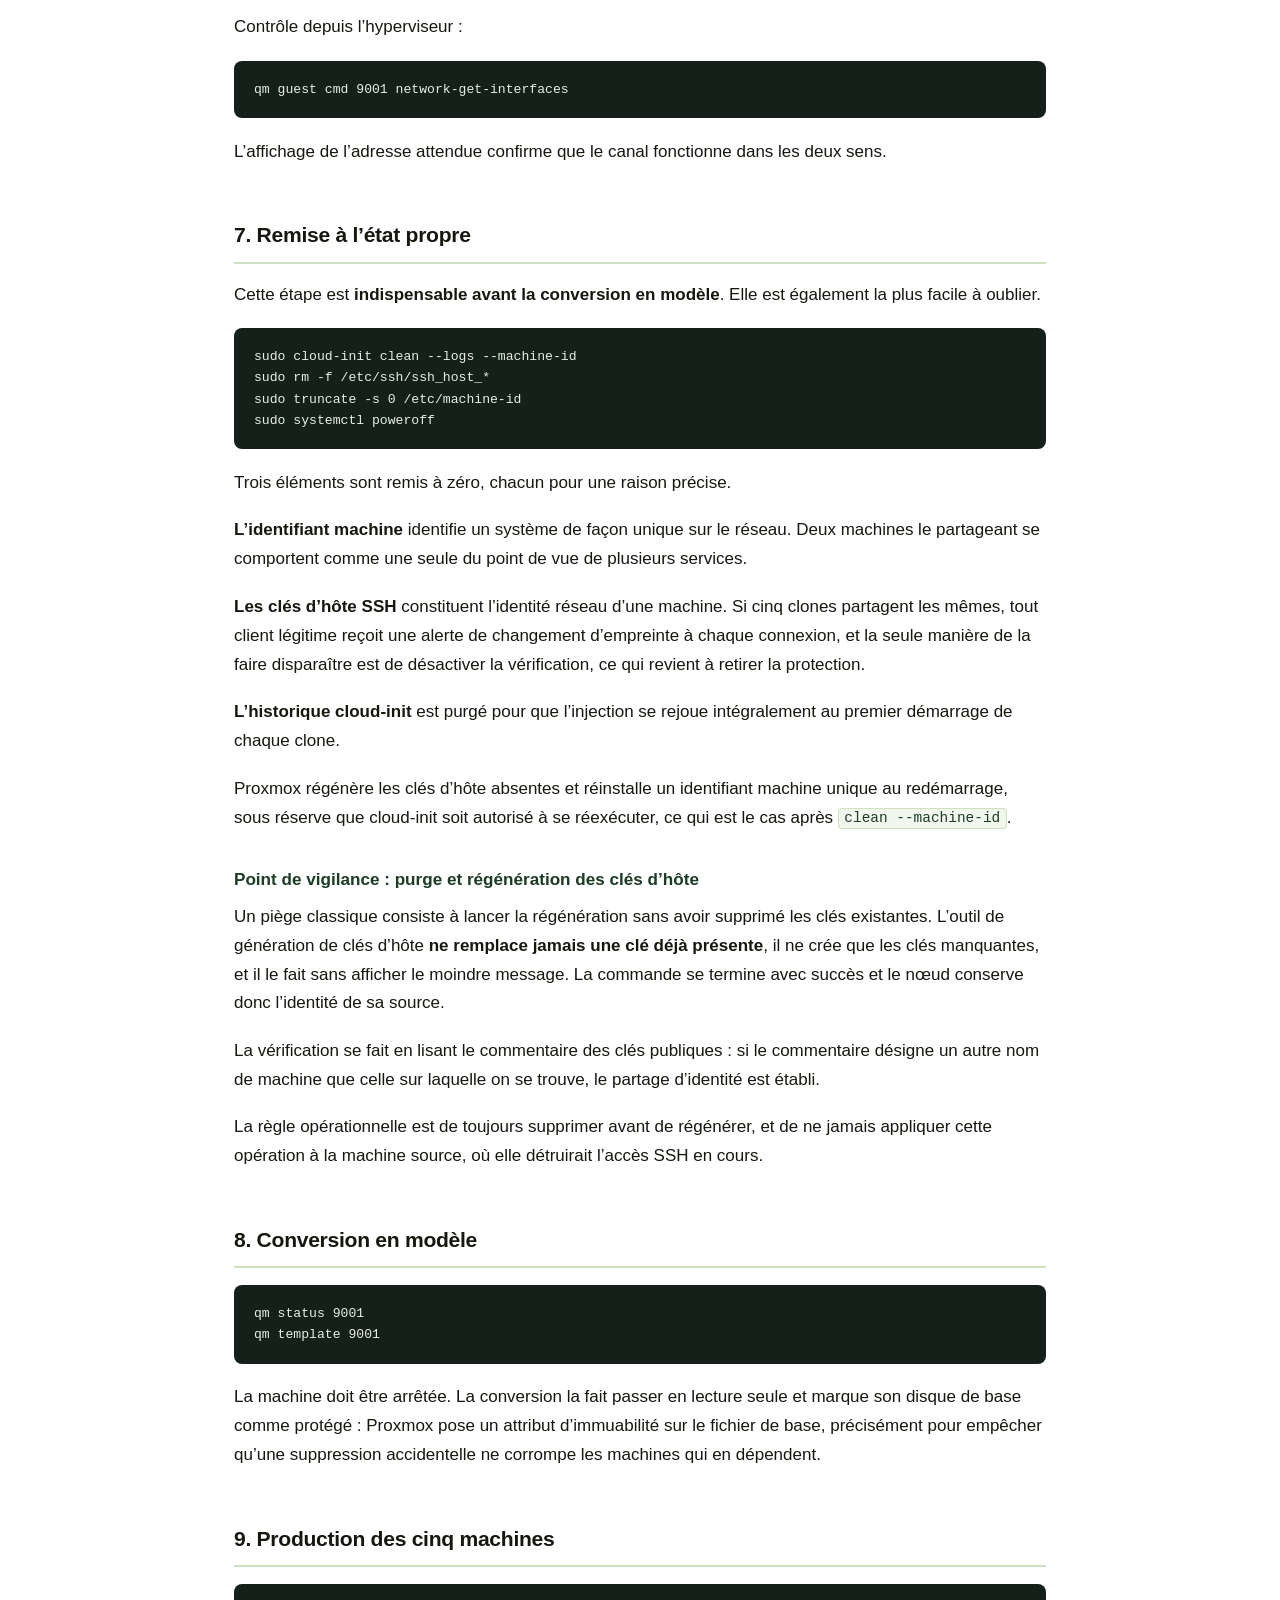
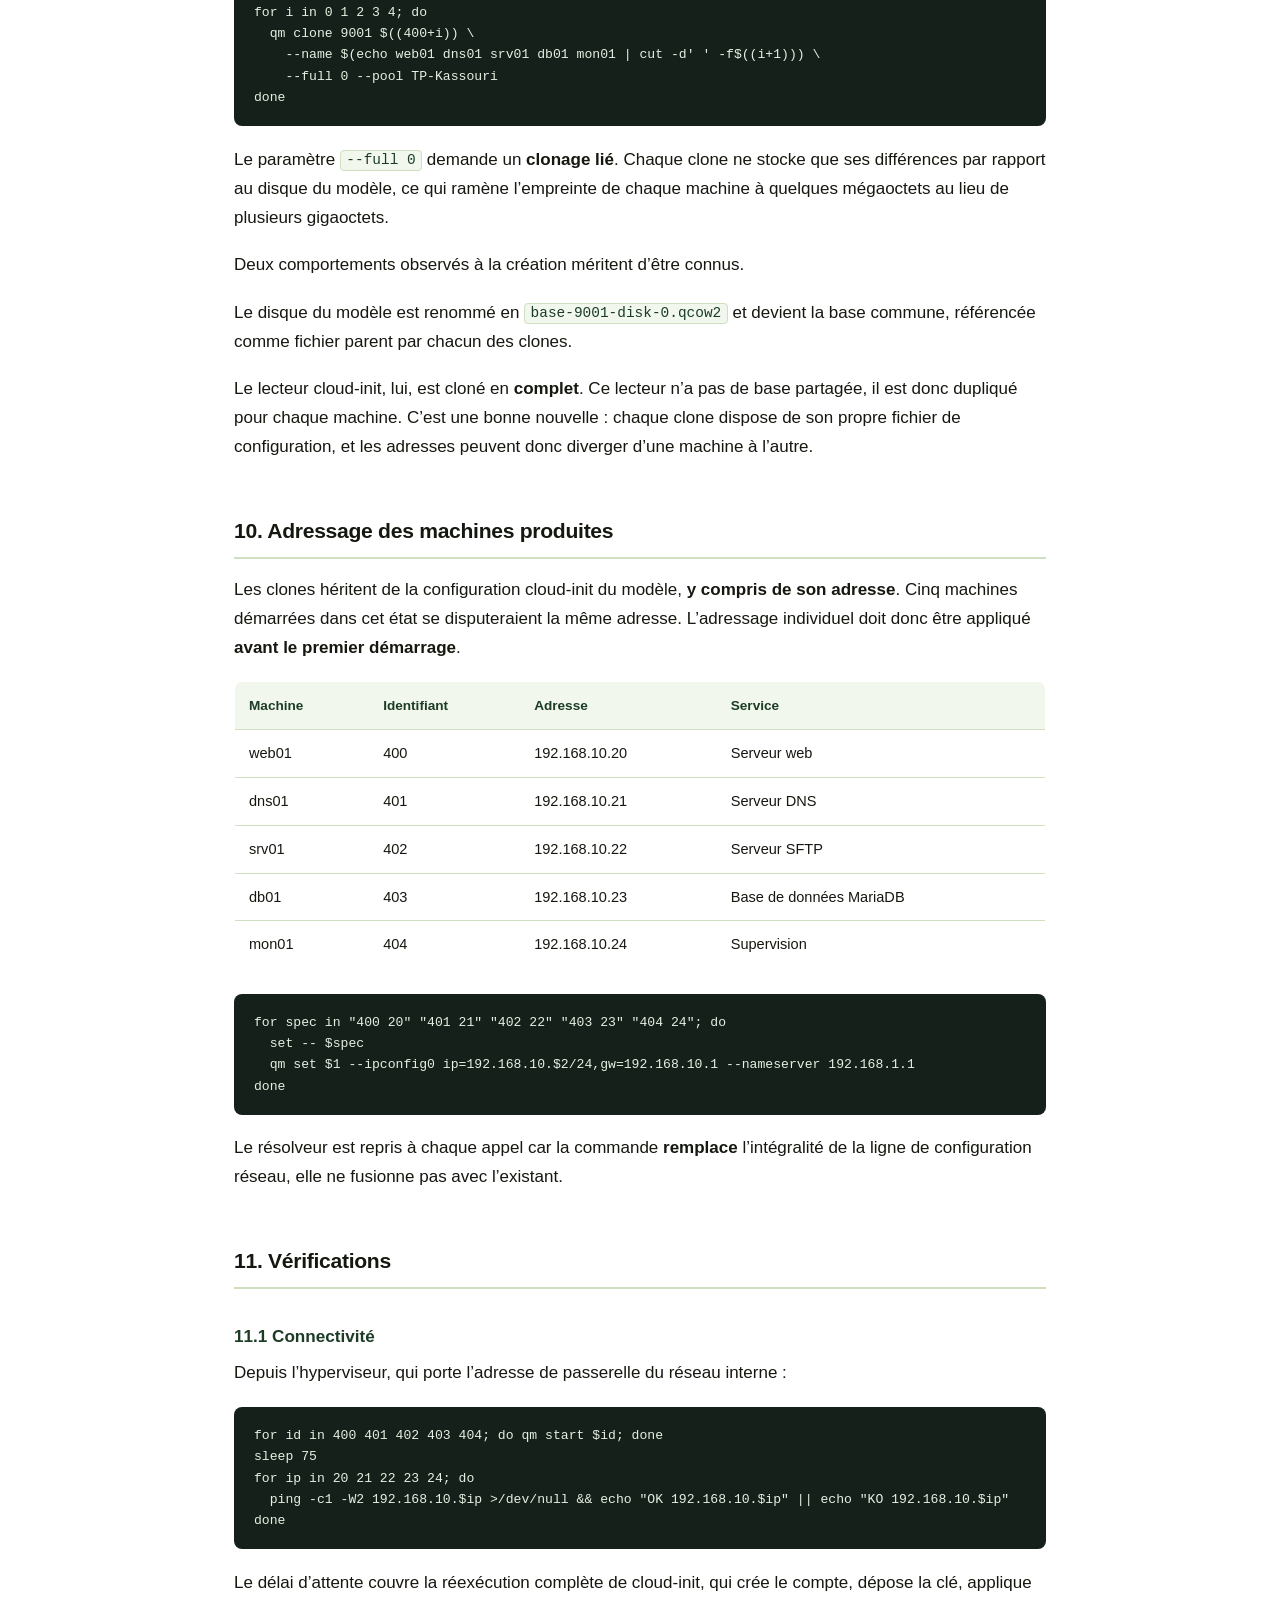
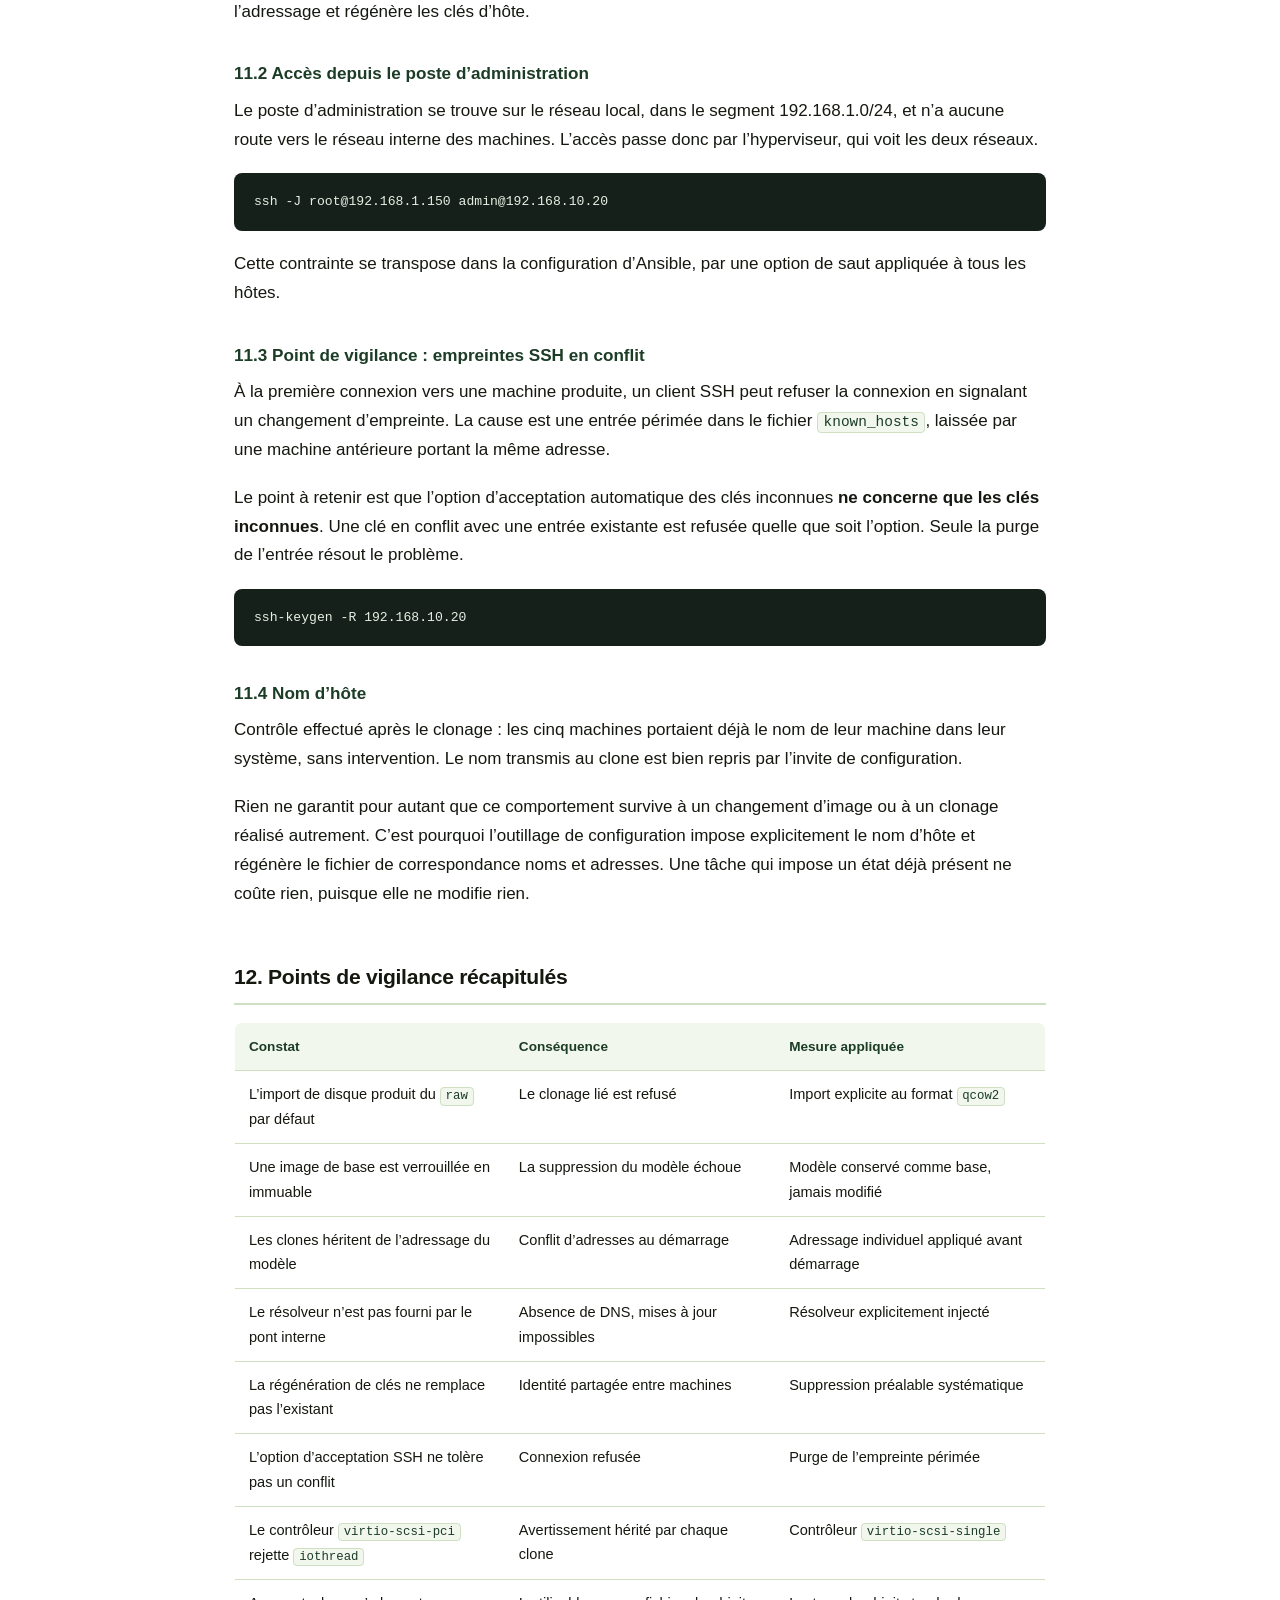
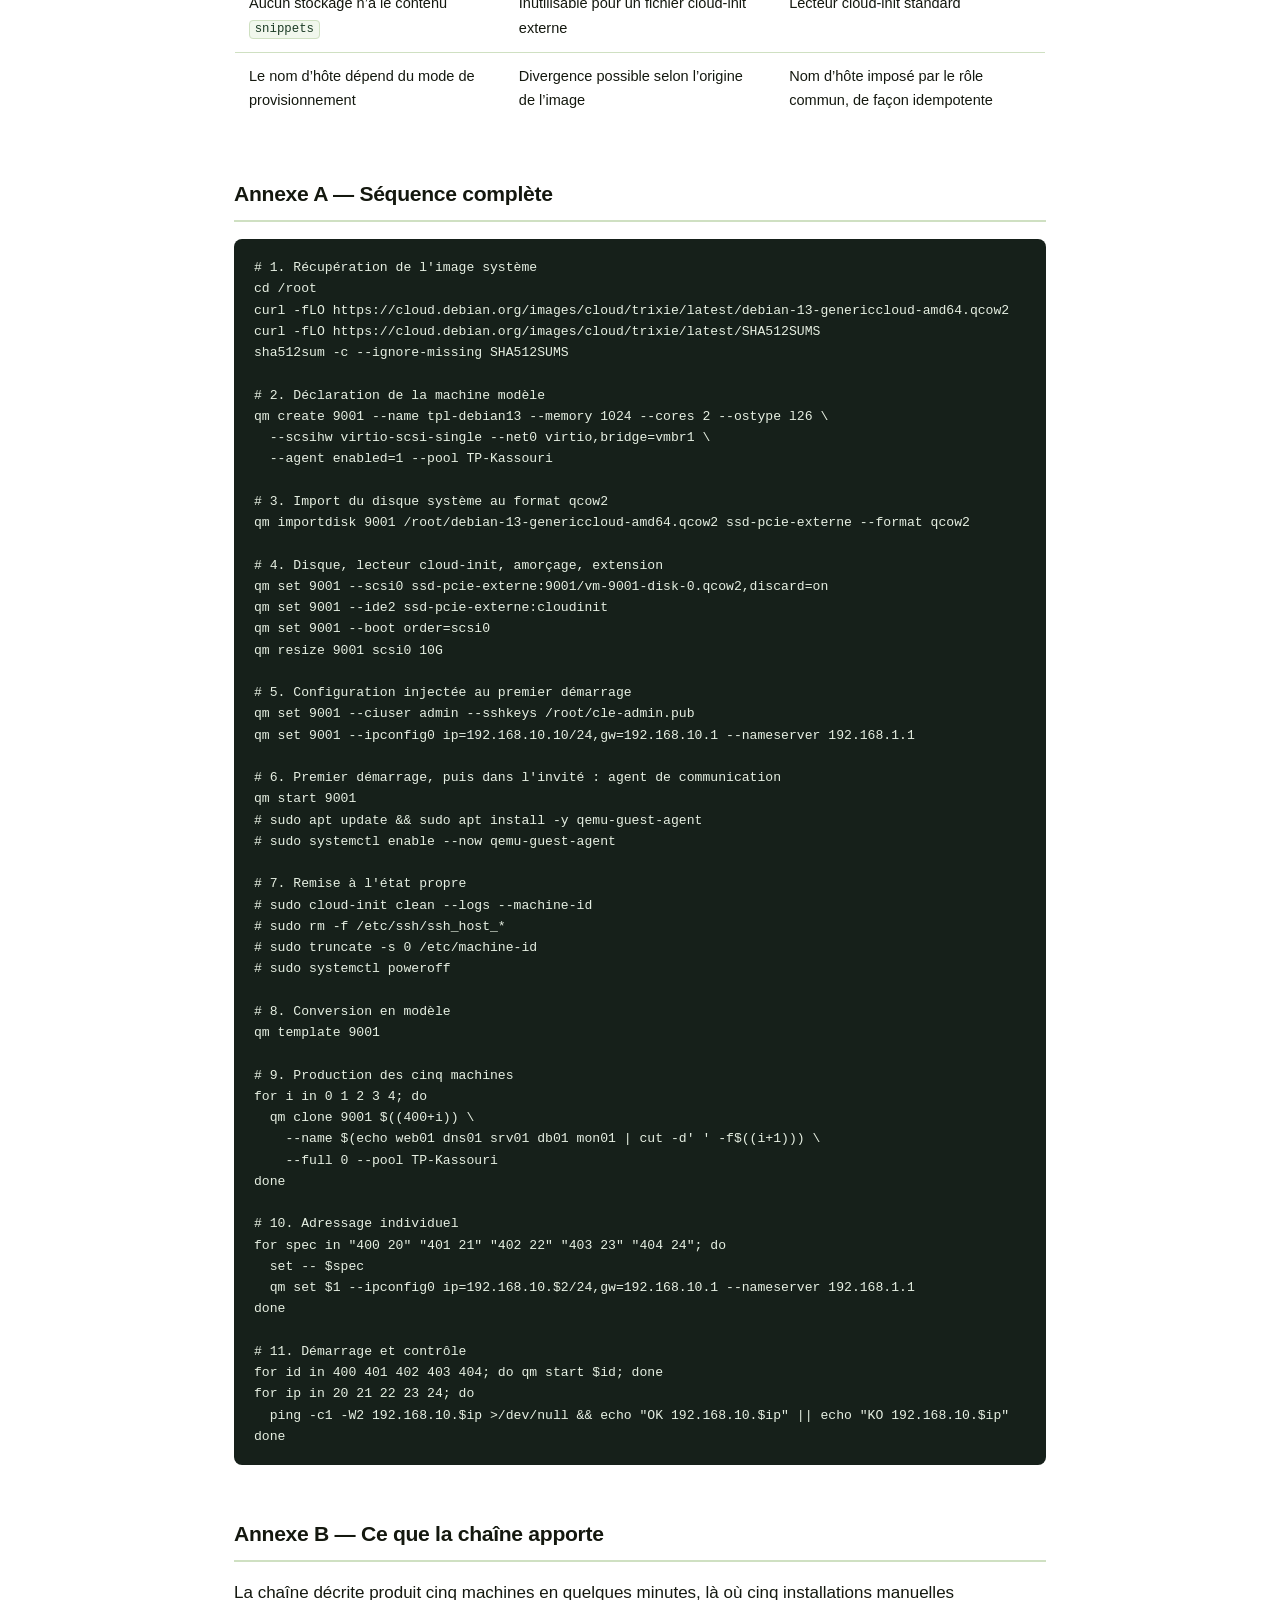
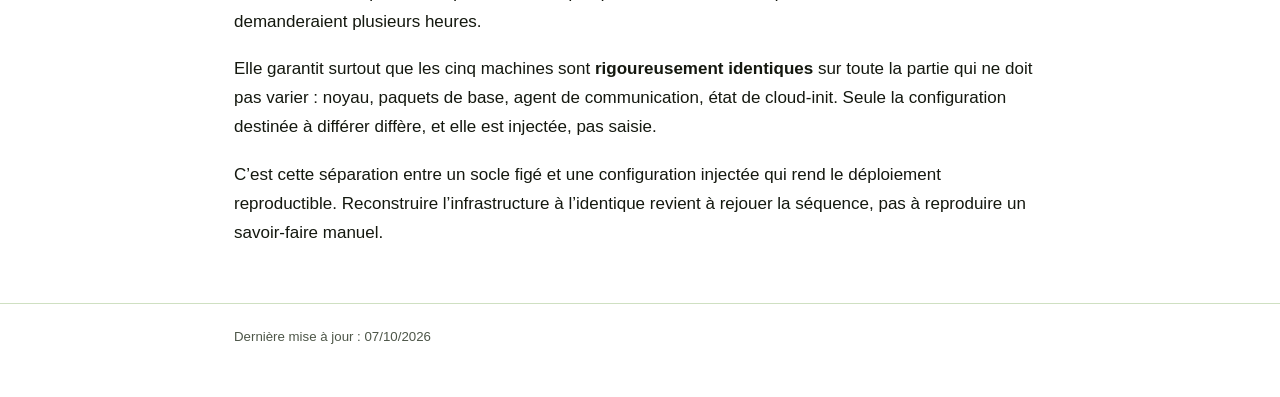
==== commit f54c6be3: "Documentation : largeur unique et alignement de l'index" ====
--- a/01-creation-vm-cloudinit.html
+++ b/01-creation-vm-cloudinit.html
@@ -14,57 +14,61 @@
   --code-bg:#16201a;
   --sans:-apple-system,BlinkMacSystemFont,"Segoe UI",Roboto,"Helvetica Neue",Arial,sans-serif;
   --mono:ui-monospace,SFMono-Regular,"SF Mono",Menlo,Consolas,"Liberation Mono",monospace;
-  --col:840px; --col-wide:1080px;
+  /* UNE SEULE largeur pour tout le site : bandeau, contenu, cartes */
+  --col:860px;
 }
 *{box-sizing:border-box}
 html{-webkit-text-size-adjust:100%}
 ::selection{background:#cfe6c0;color:var(--ink)}
 body{margin:0;background:var(--white);color:var(--ink);font-family:var(--sans);
   font-size:17px;line-height:1.7;-webkit-font-smoothing:antialiased}
+
+/* un seul conteneur, partage par le bandeau ET le contenu */
 .wrap{max-width:var(--col);margin:0 auto;padding:0 24px}
-.wrap-wide{max-width:var(--col-wide);margin:0 auto;padding:0 24px}
 
 /* ---------- bandeau ---------- */
 .masthead{background:var(--hero);border-bottom:3px solid var(--card);padding:52px 0 46px;margin-bottom:40px}
 .masthead .eyebrow{font-family:var(--mono);font-size:.72rem;letter-spacing:.16em;text-transform:uppercase;
   color:var(--green-ink);font-weight:700;margin:0 0 16px}
-.masthead h1{margin:0;font-size:2.3rem;line-height:1.22;font-weight:700;
+.masthead h1{margin:0;font-size:2.2rem;line-height:1.24;font-weight:700;
   letter-spacing:-.02em;color:var(--ink)}
-.masthead .lede{margin:18px 0 0;font-size:1.06rem;color:var(--ink-2);max-width:66ch}
+.masthead .lede{margin:18px 0 0;font-size:1.05rem;color:var(--ink-2);max-width:62ch}
 .masthead .stamp{font-family:var(--mono);font-size:.74rem;color:var(--green-ink);
   margin:22px 0 0;padding-top:14px;border-top:1px solid var(--line-2)}
 
-/* ---------- cartes ---------- */
+/* ---------- sommaire par cartes ---------- */
 .sec-title{font-size:1.05rem;font-weight:700;margin:0 0 18px;color:var(--ink)}
 .grid{display:grid;grid-template-columns:repeat(auto-fit,minmax(320px,1fr));
-  gap:20px;margin:0 0 48px;align-items:stretch}
+  gap:18px;margin:0 0 46px;align-items:stretch}
 .card{display:flex;flex-direction:column;height:100%;
   background:var(--card);border:1px solid var(--line);
-  border-top:3px solid var(--green);border-radius:10px;padding:26px;
+  border-top:3px solid var(--green);border-radius:10px;padding:24px;
   text-decoration:none;color:inherit;transition:border-color .16s,transform .16s}
 a.card:hover{border-color:var(--green);transform:translateY(-2px)}
 a.card:focus-visible{outline:3px solid var(--green);outline-offset:3px}
 .card .no{font-family:var(--mono);font-size:.72rem;letter-spacing:.14em;color:var(--green-ink);
   font-weight:700;margin-bottom:12px}
-.card h3{margin:0 0 10px;font-size:1.2rem;line-height:1.32;font-weight:700;
+.card h3{margin:0 0 10px;font-size:1.16rem;line-height:1.34;font-weight:700;
   letter-spacing:-.012em;color:var(--ink)}
-.card p{margin:0 0 16px;font-size:.96rem;color:var(--ink-2)}
+.card p{margin:0 0 16px;font-size:.95rem;color:var(--ink-2)}
 .card .pills{display:flex;flex-wrap:wrap;gap:7px;margin:0 0 16px}
 .pill{font-family:var(--mono);font-size:.68rem;background:var(--white);color:var(--green-ink);
   border:1px solid var(--line-2);border-radius:20px;padding:3px 11px}
 .card .foot{margin-top:auto;font-size:.87rem;font-weight:700;color:var(--green);
   display:flex;align-items:center;gap:7px}
-.card--soon{background:var(--card-2);border-top-color:var(--line-2);border-style:dashed}
+/* la carte "a venir" occupe la ligne entiere : elle ne casse pas l'alignement */
+.card--soon{grid-column:1 / -1;background:var(--card-2);
+  border-top-color:var(--line-2);border-style:dashed}
 .card--soon .foot{color:var(--ink-2);font-weight:600}
 .badge{font-family:var(--mono);font-size:.66rem;letter-spacing:.1em;text-transform:uppercase;
   background:var(--white);color:var(--ink-2);border:1px solid var(--line);
   border-radius:4px;padding:3px 8px;margin-left:auto}
 
-/* ---------- article ---------- */
-article{max-width:780px}
-article h2{font-size:1.34rem;font-weight:700;letter-spacing:-.014em;margin:2.4em 0 .8em;
+/* ---------- corps d'article : meme largeur que le reste ---------- */
+article{max-width:100%}
+article h2{font-size:1.32rem;font-weight:700;letter-spacing:-.014em;margin:2.4em 0 .8em;
   padding-bottom:.4em;border-bottom:2px solid var(--line)}
-article h3{font-size:1.08rem;font-weight:700;color:var(--green-ink);margin:1.9em 0 .5em}
+article h3{font-size:1.07rem;font-weight:700;color:var(--green-ink);margin:1.9em 0 .5em}
 article h4{font-size:.96rem;font-weight:700;margin:1.6em 0 .45em}
 p{margin:0 0 1.1em}
 a{color:var(--green);text-decoration:none;border-bottom:1px solid rgba(47,107,69,.4)}
@@ -82,14 +86,14 @@
 code{font-family:var(--mono);font-size:.85em;background:var(--wash);border:1px solid var(--line);
   border-radius:4px;padding:.1em .38em;color:var(--green-ink)}
 pre,pre.sourceCode{background:var(--code-bg);color:#e6efe2;border-radius:8px;padding:18px 20px;
-  overflow-x:auto;margin:0 0 1.5em;font-family:var(--mono);font-size:.83rem;line-height:1.62}
+  overflow-x:auto;margin:0 0 1.5em;font-family:var(--mono);font-size:.82rem;line-height:1.62}
 pre code,pre.sourceCode code{background:none;border:0;padding:0;color:inherit;font-size:inherit}
 
 /* ---------- tableaux ---------- */
-table{width:100%;border-collapse:collapse;margin:0 0 1.7em;font-size:.92rem;
+table{width:100%;border-collapse:collapse;margin:0 0 1.7em;font-size:.91rem;
   border:1px solid var(--line);border-radius:8px;overflow:hidden}
 thead th{background:var(--wash);color:var(--green-ink);font-weight:700;text-align:left;
-  padding:12px 14px;border-bottom:1px solid var(--line);font-size:.86rem}
+  padding:12px 14px;border-bottom:1px solid var(--line);font-size:.85rem}
 td{padding:11px 14px;border-bottom:1px solid var(--line);vertical-align:top}
 tbody tr:last-child td{border-bottom:0}
 
@@ -116,12 +120,12 @@
 
 @media (max-width:720px){
   body{font-size:16px}
-  .wrap,.wrap-wide{padding:0 18px}
+  .wrap{padding:0 18px}
   .grid{grid-template-columns:1fr;gap:16px}
   .masthead{padding:40px 0 34px}
-  .masthead h1{font-size:1.72rem}
+  .masthead h1{font-size:1.7rem}
   .card{padding:22px 20px 18px}
-  article h2{font-size:1.22rem}
+  article h2{font-size:1.2rem}
 }
 @media print{
   .masthead{background:none;border-bottom:1px solid #000}
